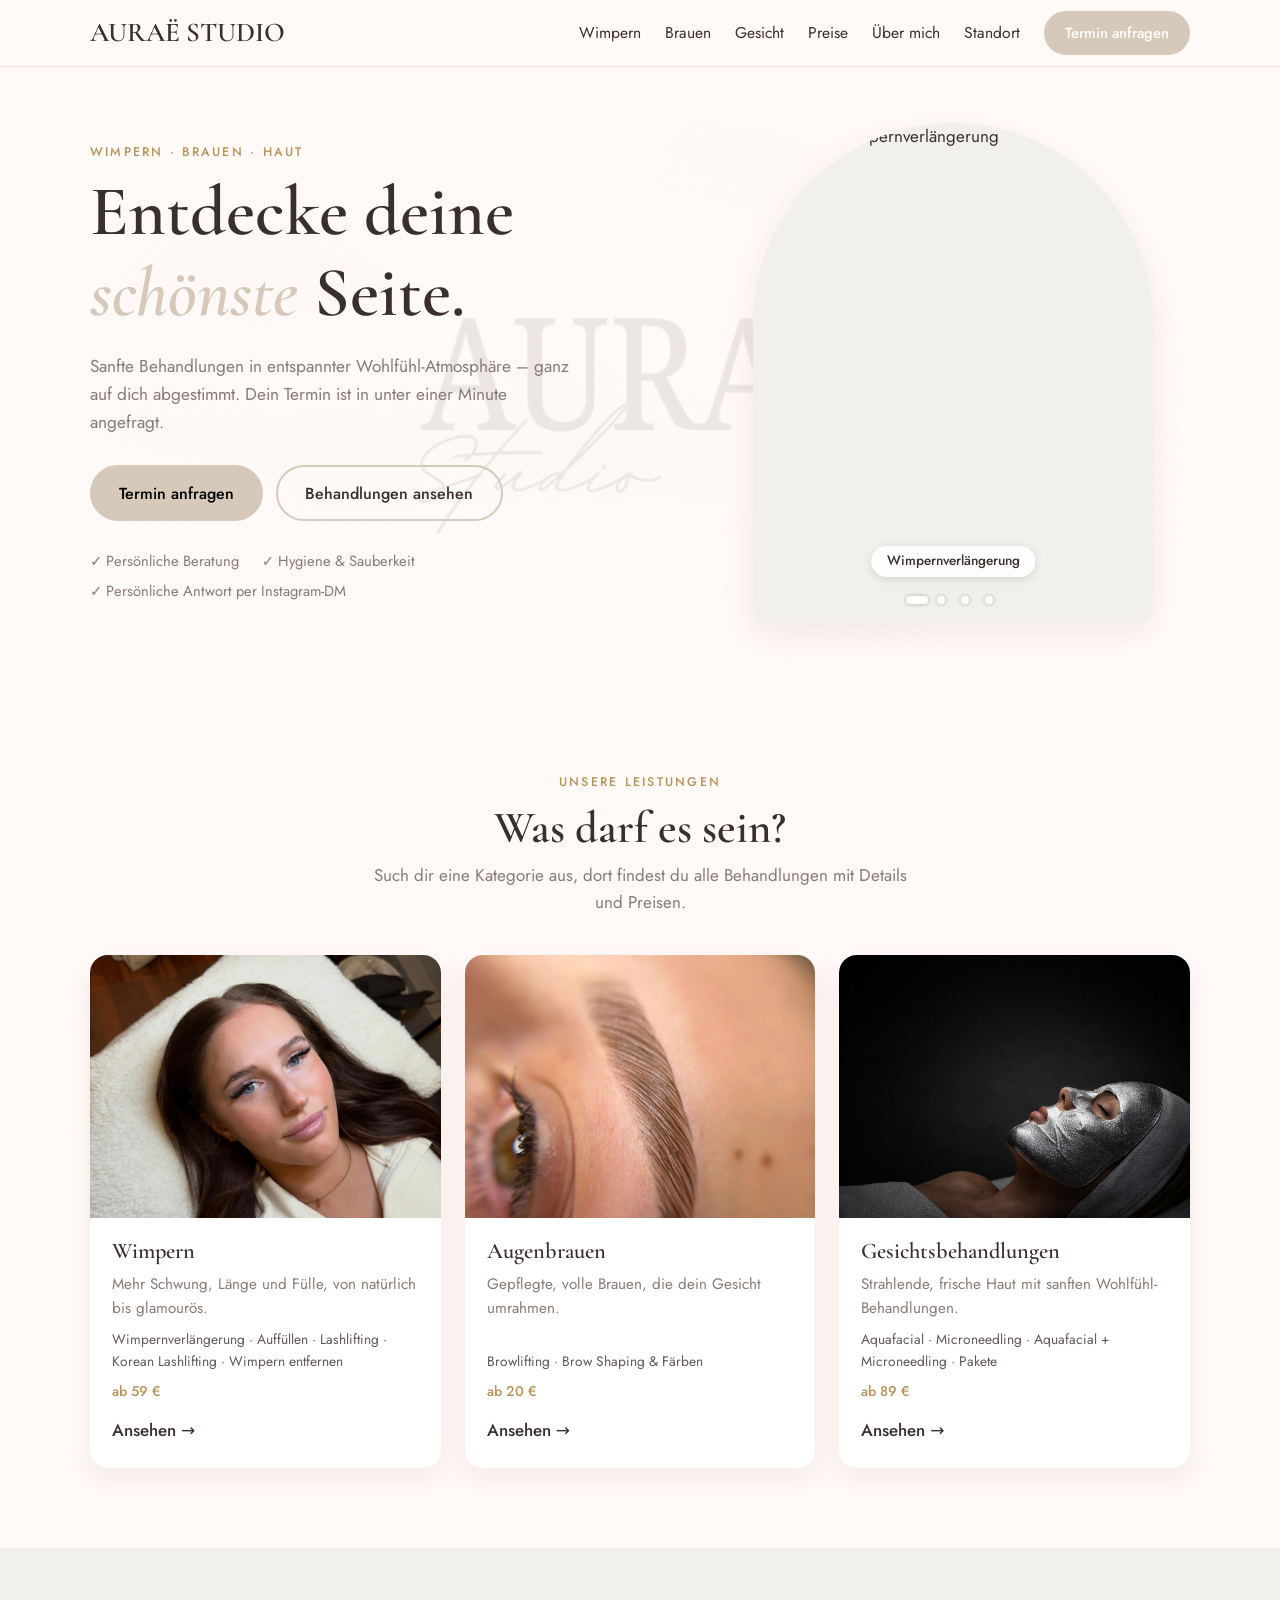
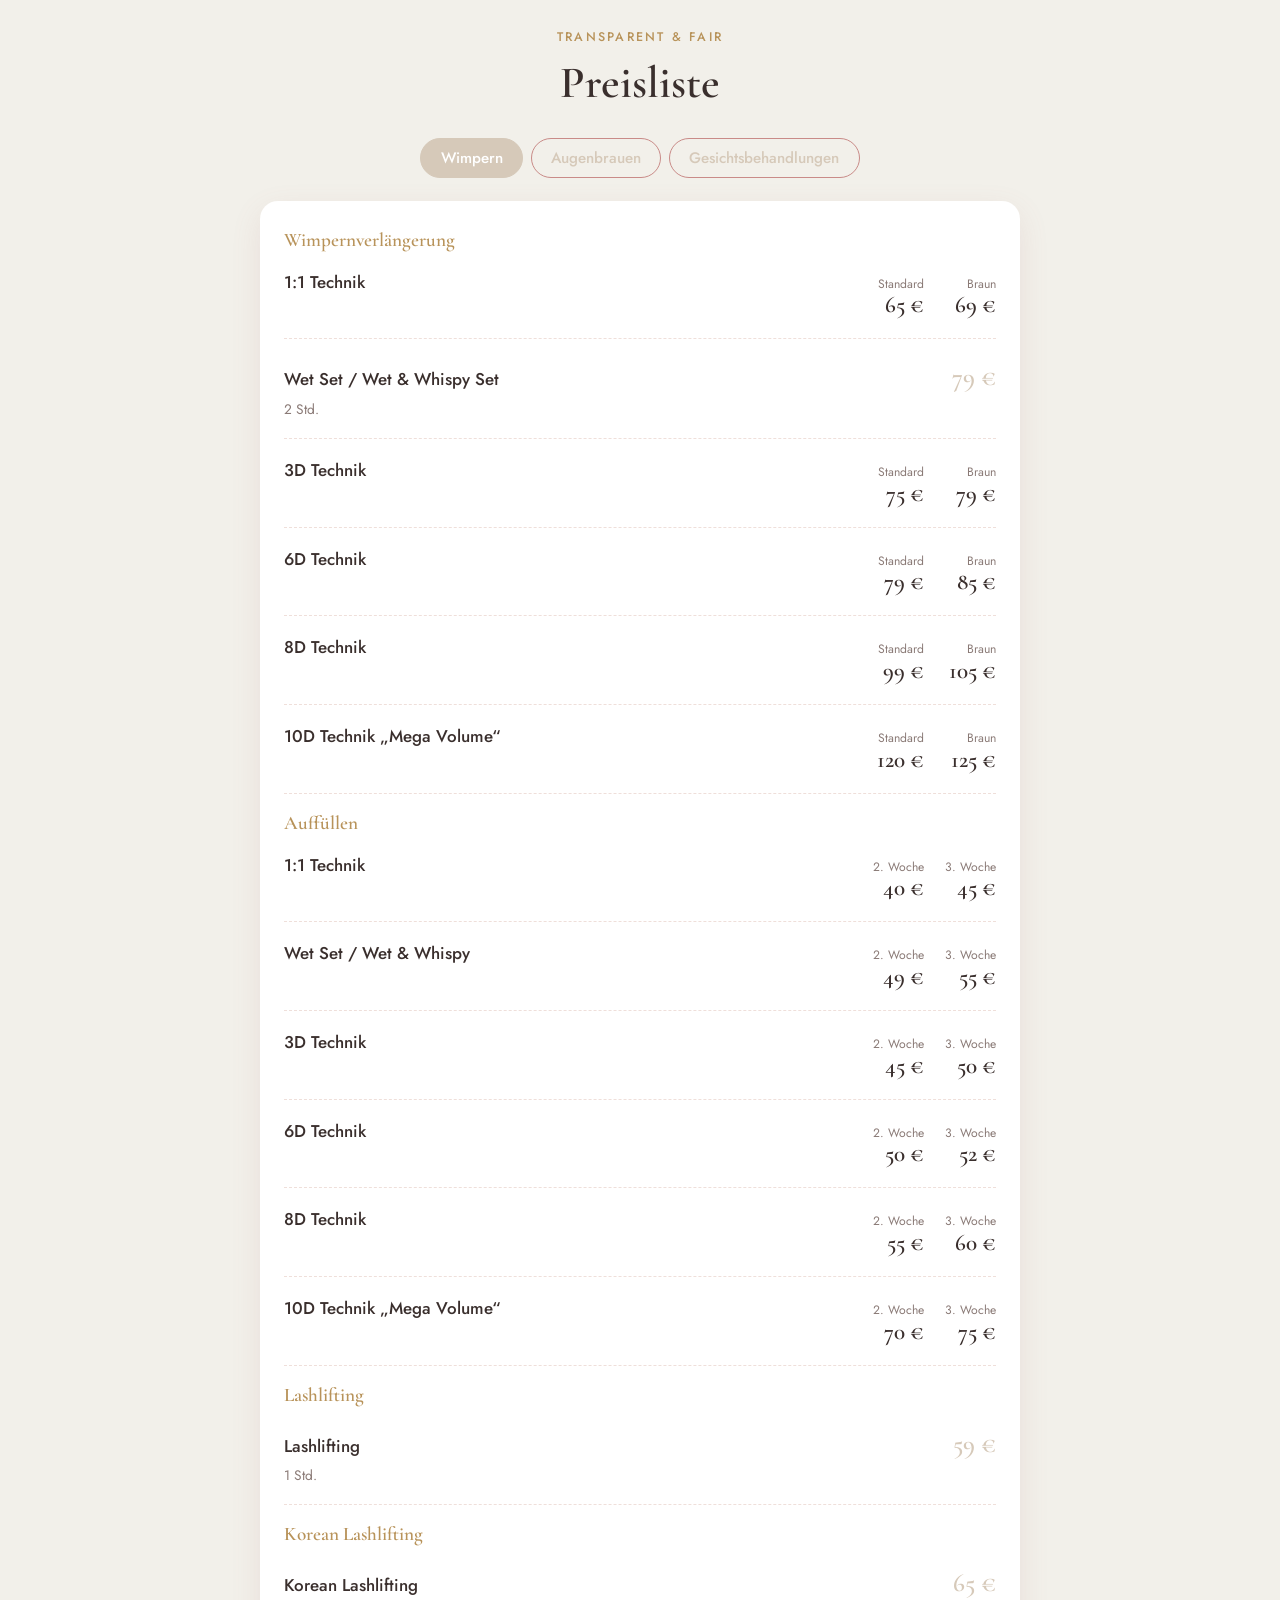
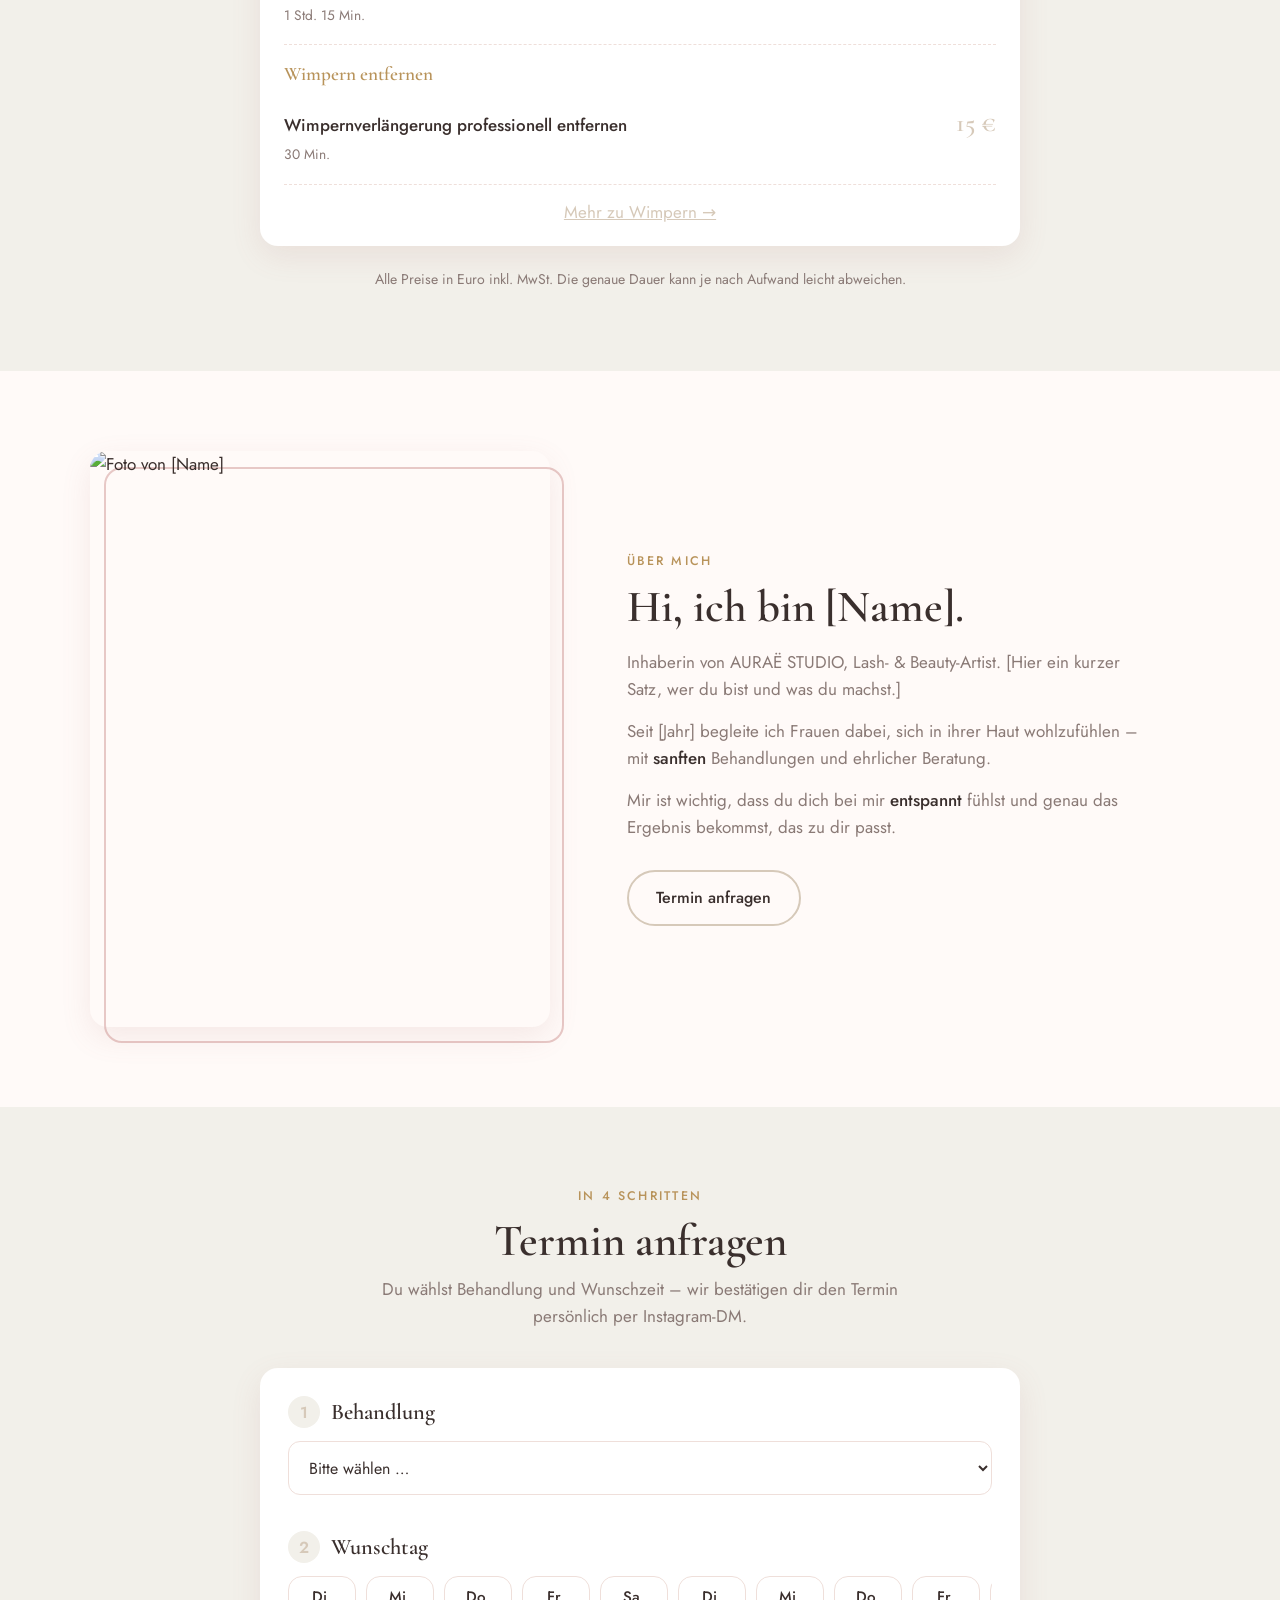
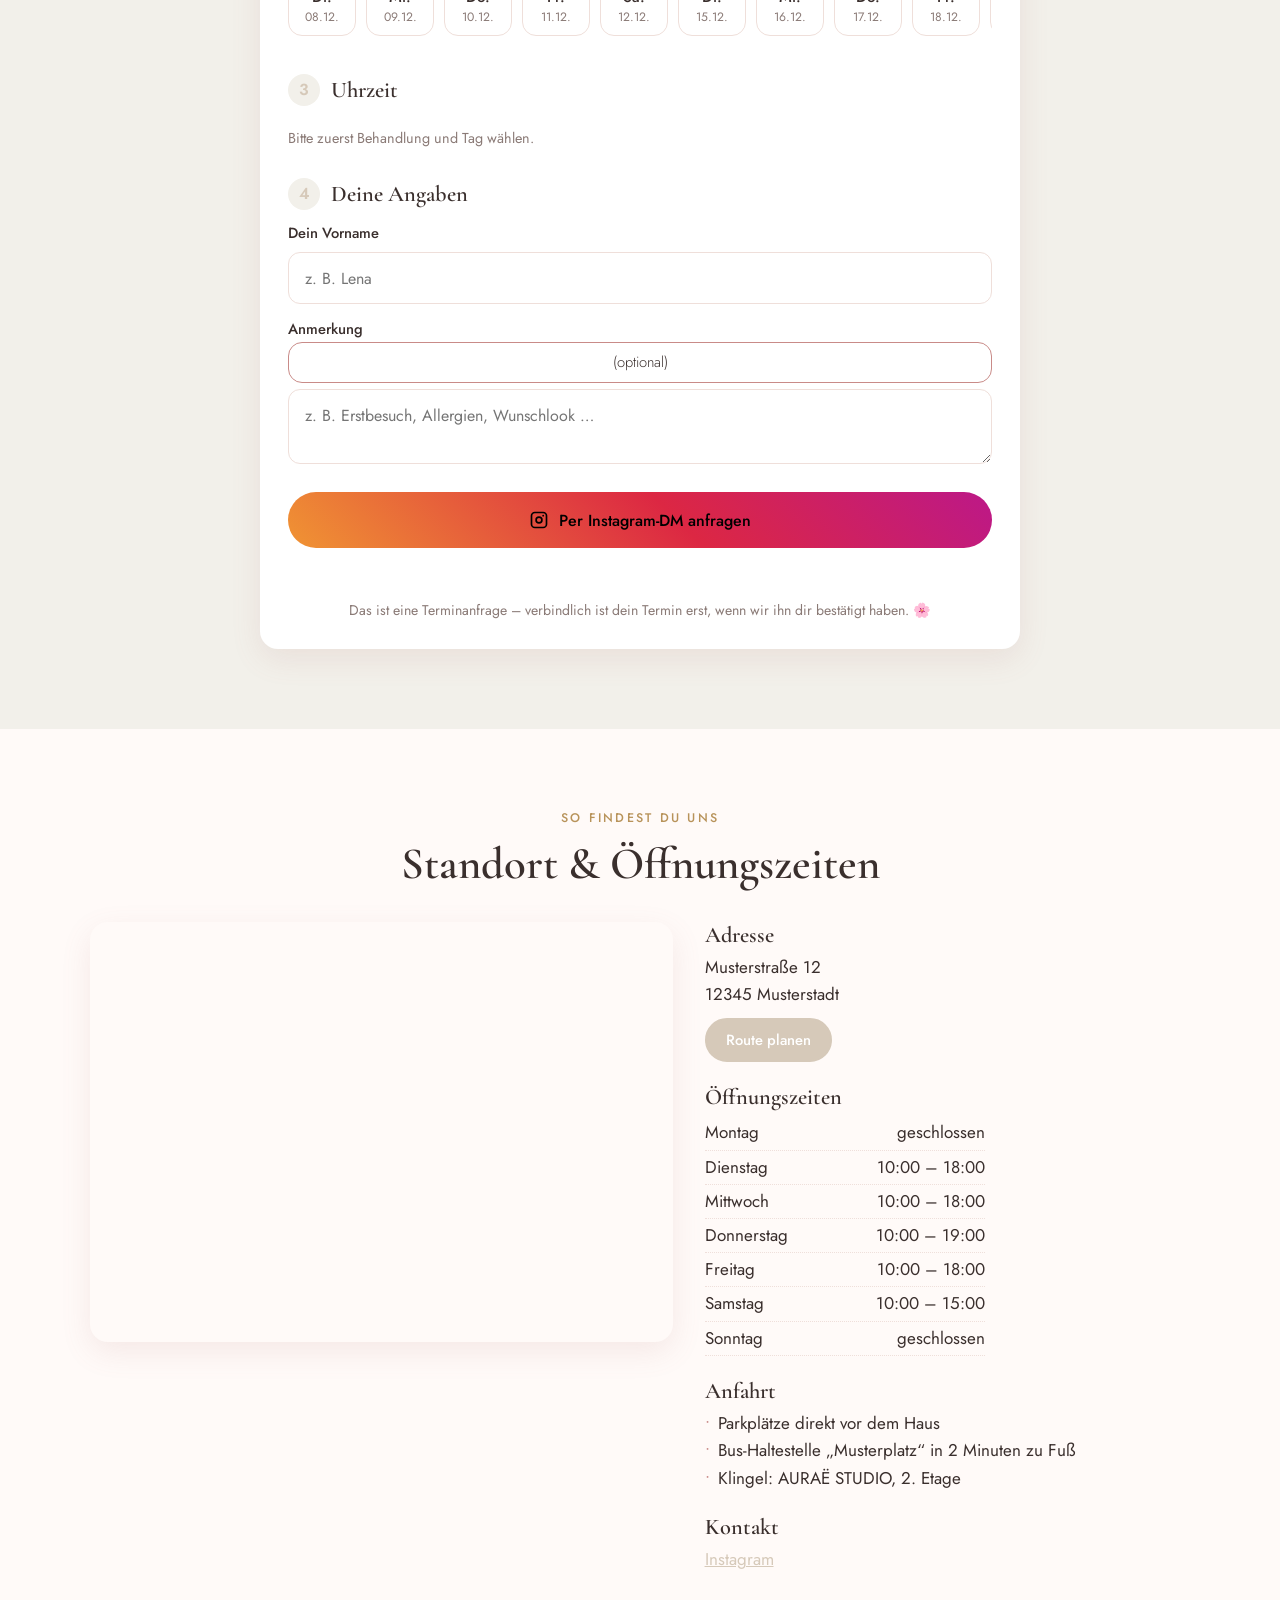
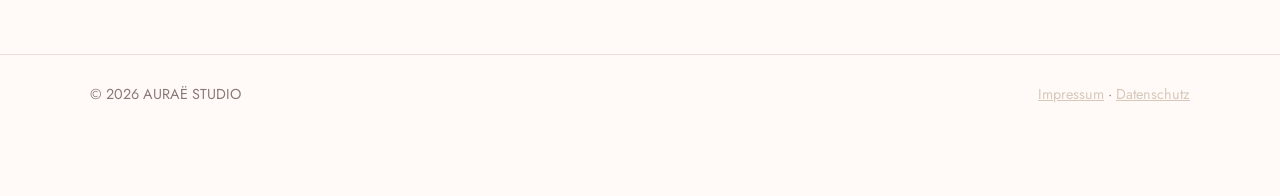
==== index.html @ 509b682e "first commit" ====
<!DOCTYPE html>
<html lang="de">
<head>
  <meta charset="UTF-8" />
  <meta name="viewport" content="width=device-width, initial-scale=1" />
  <title>AURAË STUDIO – Wimpern, Brauen & Gesichtsbehandlungen</title>
  <meta name="description" content="Wimpernverlängerung, Lashlifting, Korean Lashlifting, Browlifting, Microneedling und Aquafacial. Termin ganz einfach per Instagram-DM anfragen." />
  <link rel="preconnect" href="https://fonts.googleapis.com" />
  <link rel="preconnect" href="https://fonts.gstatic.com" crossorigin />
  <link href="https://fonts.googleapis.com/css2?family=Cormorant+Garamond:ital,wght@0,500;0,600;1,500&family=Jost:wght@300;400;500;600&display=swap" rel="stylesheet" />
  <link rel="stylesheet" href="style.css" />
  <link rel="stylesheet" href="pages.css" />
</head>
<body>

  <div id="site-header"></div>

  <main>

    <!-- ============ HERO ============ -->
    <section class="hero">
      <!-- Logo im Hintergrund (dekorativ) -->
      <div class="hero__bg" aria-hidden="true">
        <img src="bilder/9f36e7a3-2c84-438d-8a51-423032779e10.jpg" alt="" />
      </div>

      <div class="container hero__inner">
        <div class="hero__text">
          <p class="eyebrow">Wimpern · Brauen · Haut</p>
          <h1>Entdecke deine <em>schönste</em> Seite.</h1>
          <p class="hero__lead">Sanfte Behandlungen in entspannter Wohlfühl-Atmosphäre – ganz auf dich abgestimmt. Dein Termin ist in unter einer Minute angefragt.</p>
          <div class="hero__actions">
            <a href="#termin" class="btn">Termin anfragen</a>
            <a href="#behandlungen" class="btn btn--ghost">Behandlungen ansehen</a>
          </div>
          <ul class="hero__facts">
            <li>✓ Persönliche Beratung</li>
            <li>✓ Hygiene &amp; Sauberkeit</li>
            <li>✓ Persönliche Antwort per Instagram-DM</li>
          </ul>
        </div>
        <!-- Bilder-Slider vorne (Bilder stehen in data.js unter HERO_SLIDES) -->
        <div class="hero__img slider" id="heroSlider" role="region" aria-roledescription="Karussell" aria-label="Beispiele unserer Arbeit">
          <div class="slider__track" tabindex="0"></div>
          <button type="button" class="slider__btn slider__btn--prev" aria-label="Vorheriges Bild">‹</button>
          <button type="button" class="slider__btn slider__btn--next" aria-label="Nächstes Bild">›</button>
          <div class="slider__dots"></div>
        </div>
      </div>
    </section>

    <!-- ============ BEHANDLUNGEN (Oberkategorien) ============ -->
    <section class="section" id="behandlungen">
      <div class="container">
        <p class="eyebrow center">Unsere Leistungen</p>
        <h2 class="center">Was darf es sein?</h2>
        <p class="section__lead center">Such dir eine Kategorie aus, dort findest du alle Behandlungen mit Details und Preisen.</p>
        <div class="cards" id="categoryCards"></div>
      </div>
    </section>

    <!-- ============ PREISE ============ -->
    <section class="section section--tint" id="preise">
      <div class="container container--narrow">
        <p class="eyebrow center">Transparent &amp; fair</p>
        <h2 class="center">Preisliste</h2>
        <div class="tabs" id="priceTabs" role="tablist" aria-label="Preiskategorien"></div>
        <div class="price" id="priceList"></div>
        <p class="note center">Alle Preise in Euro inkl. MwSt. Die genaue Dauer kann je nach Aufwand leicht abweichen.</p>
      </div>
    </section>

    <!-- ============ ÜBER MICH ============
         Text und Foto einfach ersetzen. Foto: Datei in den Ordner "bilder" legen
         und bei src den Pfad ändern, z. B. src="bilder/ueber-mich.jpg" -->
    <section class="section" id="ueber-mich">
      <div class="container about">
        <div class="about__media">
          <img src="https://picsum.photos/seed/aurae-about/900/1125" alt="Foto von [Name]" loading="lazy" />
        </div>
        <div class="about__text">
          <p class="eyebrow">Über mich</p>
          <h2>Hi, ich bin [Name].</h2>
          <p>Inhaberin von AURAË STUDIO, Lash- &amp; Beauty-Artist. [Hier ein kurzer Satz, wer du bist und was du machst.]</p>
          <p>Seit [Jahr] begleite ich Frauen dabei, sich in ihrer Haut wohlzufühlen – mit <strong>sanften</strong> Behandlungen und ehrlicher Beratung.</p>
          <p>Mir ist wichtig, dass du dich bei mir <strong>entspannt</strong> fühlst und genau das Ergebnis bekommst, das zu dir passt.</p>
          <a href="#termin" class="btn btn--ghost">Termin anfragen</a>
        </div>
      </div>
    </section>

    <!-- ============ TERMIN ============ -->
    <section class="section section--tint" id="termin">
      <div class="container container--narrow">
        <p class="eyebrow center">In 4 Schritten</p>
        <h2 class="center">Termin anfragen</h2>
        <p class="section__lead center">Du wählst Behandlung und Wunschzeit – wir bestätigen dir den Termin persönlich per Instagram-DM.</p>

        <form class="booking" id="bookingForm" novalidate>

          <div class="step">
            <h3><span class="step__num">1</span> Behandlung</h3>
            <select id="serviceSelect" required aria-label="Behandlung wählen"></select>
            <p class="hint" id="serviceInfo"></p>
          </div>

          <div class="step">
            <h3><span class="step__num">2</span> Wunschtag</h3>
            <div class="days" id="dayChips" role="radiogroup" aria-label="Tag wählen"></div>
          </div>

          <div class="step">
            <h3><span class="step__num">3</span> Uhrzeit</h3>
            <div class="slots" id="slotChips" role="radiogroup" aria-label="Uhrzeit wählen">
              <p class="hint">Bitte zuerst Behandlung und Tag wählen.</p>
            </div>
          </div>

          <div class="step">
            <h3><span class="step__num">4</span> Deine Angaben</h3>
            <div class="fields">
              <label><span>Dein Vorname</span>
                <input type="text" id="name" placeholder="z. B. Lena" autocomplete="given-name" required />
              </label>
              <label><span>Anmerkung <span class="opt">(optional)</span></span>
                <textarea id="note" rows="2" placeholder="z. B. Erstbesuch, Allergien, Wunschlook …"></textarea>
              </label>
            </div>
          </div>

          <div class="summary" id="summary" hidden></div>

          <div class="send">
            <button type="button" class="btn btn--wa" id="sendWA">
              <svg viewBox="0 0 24 24" width="20" height="20" aria-hidden="true"><path fill="currentColor" d="M12 2a10 10 0 0 0-8.6 15.1L2 22l5-1.3A10 10 0 1 0 12 2Zm0 18.2a8.2 8.2 0 0 1-4.2-1.2l-.3-.2-3 .8.8-2.9-.2-.3A8.2 8.2 0 1 1 12 20.200Zm4.500-6.100c-.2-.1-1.500-.7-1.700-.8-.2-.1-.4-.1-.6.100l-.8 1c-.1.200-.3.200-.5.100a6.700 6.700 0 0 1-3.300-2.900c-.2-.4.200-.4.700-1.300.1-.2 0-.3 0-.5l-.8-1.800c-.2-.5-.4-.4-.6-.4h-.5a1 1 0 0 0-.7.300 3 3 0 0 0-.9 2.200 5.300 5.300 0 0 0 1.100 2.800 12 12 0 0 0 4.600 4c1.700.7 2.400.8 3.200.7.500-.1 1.500-.6 1.700-1.200.2-.6.200-1.100.2-1.200-.1-.1-.3-.2-.5-.3Z"/></svg>
              Per WhatsApp anfragen
            </button>
            <button type="button" class="btn btn--ig" id="sendIG">
              <svg viewBox="0 0 24 24" width="20" height="20" aria-hidden="true"><path fill="currentColor" d="M7 2h10a5 5 0 0 1 5 5v10a5 5 0 0 1-5 5H7a5 5 0 0 1-5-5V7a5 5 0 0 1 5-5Zm0 2a3 3 0 0 0-3 3v10a3 3 0 0 0 3 3h10a3 3 0 0 0 3-3V7a3 3 0 0 0-3-3H7Zm5 3.500A4.500 4.500 0 1 1 7.500 12 4.500 4.500 0 0 1 12 7.500Zm0 2A2.500 2.500 0 1 0 14.500 12 2.500 2.500 0 0 0 12 9.500Zm5-3.800a1.100 1.100 0 1 1-1.100 1.100A1.100 1.100 0 0 1 17 5.700Z"/></svg>
              Per Instagram-DM anfragen
            </button>
          </div>
          <p class="note center">Das ist eine Terminanfrage – verbindlich ist dein Termin erst, wenn wir ihn dir bestätigt haben. 🌸</p>
        </form>
      </div>
    </section>

    <!-- ============ STANDORT ============ -->
    <section class="section" id="standort">
      <div class="container">
        <p class="eyebrow center">So findest du uns</p>
        <h2 class="center">Standort &amp; Öffnungszeiten</h2>
        <div class="location">
          <div class="location__map">
            <iframe id="mapFrame" title="Karte zum Studio" loading="lazy" referrerpolicy="no-referrer-when-downgrade"></iframe>
          </div>
          <div class="location__info">
            <h3>Adresse</h3>
            <p id="addressText"></p>
            <a class="btn btn--small" id="routeBtn" target="_blank" rel="noopener">Route planen</a>

            <h3>Öffnungszeiten</h3>
            <ul class="hours" id="hoursList"></ul>

            <h3>Anfahrt</h3>
            <ul class="tips" id="tipsList"></ul>

            <h3>Kontakt</h3>
            <p>
              <a id="waLink" target="_blank" rel="noopener">WhatsApp</a><span id="contactSep"> · </span>
              <a id="igLink" target="_blank" rel="noopener">Instagram</a>
            </p>
          </div>
        </div>
      </div>
    </section>

  </main>

  <div id="site-footer"></div>
  <div class="toast" id="toast" role="status" aria-live="polite"></div>

  <script src="data.js"></script>
  <script src="common.js"></script>
  <script src="script.js"></script>
  <script src="slider.js"></script>
</body>
</html>
---- style.css ----
/* ============ Farben & Basis (hier kannst du das Design anpassen) ============ */
:root {
  --bg: #fffaf8;
  --tint: #F2F0EA;
  --card: #ffffff;
  --text: #3a2f2d;
  --muted: #8a7a76;
  --rose: #c98b88;
  --sand: #D6c9b9;
  --gold: #b8935a;
  --line: #efdfda;
  --wa: #25a05a;
  --radius: 18px;
  --shadow: 0 10px 30px rgba(169, 107, 105, .12);
  --serif: "Cormorant Garamond", Georgia, serif;
  --sans: "Jost", system-ui, sans-serif;
}

* { box-sizing: border-box; margin: 0; padding: 0; }
html { scroll-behavior: smooth; scroll-padding-top: 76px; -webkit-text-size-adjust: 100%; }
body { font-family: var(--sans); background: var(--bg); color: var(--text); line-height: 1.6; font-size: 17px; -webkit-font-smoothing: antialiased; }
img { max-width: 100%; display: block; }
a { color: var(--sand); }
.container { width: min(1100px, 100% - 40px); margin-inline: auto; }
.container--narrow { width: min(760px, 100% - 40px); margin-inline: auto; }
.center { text-align: center; }

h1, h2, h3 { font-family: var(--serif); font-weight: 600; line-height: 1.15; }
h1 { font-size: clamp(2.6rem, 7vw, 4.4rem); }
h1 em { color: var(--sand); font-style: italic; }
h2 { font-size: clamp(2rem, 5vw, 2.8rem); margin-bottom: .4rem; }
h3 { font-size: 1.4rem; }
.eyebrow { text-transform: uppercase; letter-spacing: .18em; font-size: .78rem; color: var(--gold); font-weight: 500; margin-bottom: .6rem; }
.section { padding: 80px 0; }
.section--tint { background: var(--tint); }
.section__lead { color: var(--muted); max-width: 560px; margin: .5rem auto 2.4rem; }
.note { color: var(--muted); font-size: .88rem; margin-top: 1.4rem; }
.hint { color: var(--muted); font-size: .9rem; margin-top: .5rem; }
.opt { color: var(--muted); font-weight: 300; }

/* ============ Buttons ============ */
.btn {
  display: inline-flex; align-items: center; justify-content: center; gap: .6rem;
  background: var(--sand); color: #000000; text-decoration: none; border: 2px solid var(--sand);
  padding: .9rem 1.7rem; border-radius: 999px; font: 500 1rem var(--sans); cursor: pointer;
  transition: transform .15s, background .2s, box-shadow .2s;
}
.btn:hover { transform: translateY(-2px); box-shadow: var(--shadow); }
.btn--small { padding: .55rem 1.2rem; font-size: .92rem; }
.btn--ghost { background: transparent; color: var(--text); }
.btn--wa { background: var(--wa); border-color: var(--wa); }
.btn--ig { background: linear-gradient(45deg, #f09433, #dc2743 55%, #bc1888) border-box; border-color: transparent; }
.btn:disabled { opacity: .5; cursor: not-allowed; transform: none; box-shadow: none; }

/* ============ Navigation ============ */
.nav { position: sticky; top: 0; z-index: 50; background: rgba(255, 250, 248, .92); backdrop-filter: blur(10px); border-bottom: 1px solid var(--line); }
.nav__inner { display: flex; align-items: center; justify-content: space-between; height: 66px; }
.nav__logo { font-family: var(--serif); font-size: 1.7rem; font-weight: 600; text-decoration: none; color: var(--text); }
.nav__links { display: flex; align-items: center; gap: 1.8rem; }
.nav__links a:not(.btn) { color: var(--text); text-decoration: none; font-size: .98rem; }
.nav__links a:not(.btn):hover { color: var(--sand); }
.nav__cta { color: #fff !important; }
.nav__burger { display: none; background: none; border: 0; width: 44px; height: 44px; cursor: pointer; flex-direction: column; justify-content: center; gap: 6px; align-items: center; }
.nav__burger span { width: 24px; height: 2px; background: var(--text); transition: .25s; }
.nav__burger[aria-expanded="true"] span:nth-child(1) { transform: translateY(8px) rotate(45deg); }
.nav__burger[aria-expanded="true"] span:nth-child(2) { opacity: 0; }
.nav__burger[aria-expanded="true"] span:nth-child(3) { transform: translateY(-8px) rotate(-45deg); }

/* ============ Hero ============ */
.hero { position: relative; overflow: hidden; isolation: isolate; padding: 56px 0 70px; background: var(--bg); }

/* 1. Logo als dezenter Hintergrund (liegt hinter allem, ist nicht klickbar) */
.hero__bg { position: absolute; inset: 0; z-index: -1; pointer-events: none; }
.hero__bg img {
  width: 100%; height: 100%;
  object-fit: contain;            /* Logo wird nie abgeschnitten oder aufgezogen */
  object-position: center;
  opacity: .08;                   /* Stärke des Logos: 0.05 (kaum sichtbar) bis 0.15 (deutlich) */
  mix-blend-mode: multiply;       /* weißer JPG-Hintergrund wird "durchsichtig" */
  -webkit-mask-image: radial-gradient(closest-side, #000 60%, transparent 100%);
          mask-image: radial-gradient(closest-side, #000 60%, transparent 100%); /* weicher Rand */
}

/* 2. Layout: Text links, Logo-Karte rechts */
.hero__inner { position: relative; display: grid; grid-template-columns: minmax(0, 1.1fr) minmax(0, .9fr); gap: 48px; align-items: center; }
.hero__lead { margin: 1.2rem 0 1.8rem; color: var(--muted); max-width: 480px; font-size: 1.08rem; }
.hero__actions { display: flex; gap: .8rem; flex-wrap: wrap; }
.hero__facts { list-style: none; display: flex; flex-wrap: wrap; gap: .4rem 1.4rem; margin-top: 1.8rem; font-size: .92rem; color: var(--muted); }

/* 3. Bilder-Slider vorne rechts (Bogenform) */
.hero__img {
  position: relative; isolation: isolate; overflow: hidden;
  justify-self: center; width: min(100%, 400px); aspect-ratio: 4 / 5;
  background: var(--tint); box-shadow: var(--shadow);
  border-radius: 200px 200px var(--radius) var(--radius);
}
.slider__track {
  display: flex; height: 100%; overflow-x: auto; overflow-y: hidden;
  scroll-snap-type: x mandatory; overscroll-behavior-x: contain;
  scrollbar-width: none; -webkit-overflow-scrolling: touch; cursor: grab;
}
.slider__track::-webkit-scrollbar { display: none; }
.slider__track.is-dragging { scroll-snap-type: none; cursor: grabbing; user-select: none; }
.slider__track:focus-visible { outline: 3px solid var(--rose); outline-offset: -3px; }
.slider__slide { position: relative; flex: 0 0 100%; height: 100%; margin: 0; scroll-snap-align: center; scroll-snap-stop: always; }
.slider__slide img { width: 100%; height: 100%; object-fit: cover; display: block; user-select: none; -webkit-user-drag: none; }
.slider__cap {
  position: absolute; left: 50%; bottom: 46px; transform: translateX(-50%);
  background: rgba(255, 255, 255, .9); color: var(--text); padding: .3rem .95rem; border-radius: 999px;
  font-size: .85rem; font-weight: 500; white-space: nowrap; box-shadow: 0 2px 10px rgba(0, 0, 0, .12);
}
.slider__btn {
  position: absolute; top: 50%; transform: translateY(-50%); z-index: 2;
  width: 40px; height: 40px; border: 0; border-radius: 50%; padding: 0 0 3px;
  background: rgba(255, 255, 255, .9); color: var(--sand); font-size: 1.7rem; line-height: 1; cursor: pointer;
  opacity: 0; transition: opacity .2s; box-shadow: 0 2px 10px rgba(0, 0, 0, .15);
}
.slider__btn--prev { left: 10px; }
.slider__btn--next { right: 10px; }
.hero__img:hover .slider__btn, .slider__btn:focus-visible { opacity: 1; }
.slider__dots { position: absolute; left: 0; right: 0; bottom: 12px; z-index: 2; display: flex; justify-content: center; gap: 2px; }
.slider__dot { width: 22px; height: 22px; border: 0; background: none; cursor: pointer; display: grid; place-items: center; padding: 0; }
.slider__dot::after { content: ""; width: 8px; height: 8px; border-radius: 99px; background: rgba(255, 255, 255, .7); box-shadow: 0 0 4px rgba(0, 0, 0, .3); transition: width .25s, background .25s; }
.slider__dot[aria-current="true"]::after { width: 22px; background: #fff; }
@media (hover: none) { .slider__btn { display: none; } }

/* ============ Behandlungs-Karten ============ */
.cards { display: grid; grid-template-columns: repeat(auto-fit, minmax(250px, 1fr)); gap: 24px; }
.card { background: var(--card); border-radius: var(--radius); overflow: hidden; box-shadow: var(--shadow); display: flex; flex-direction: column; transition: transform .2s; }
.card:hover { transform: translateY(-4px); }
.card img { aspect-ratio: 4/3; object-fit: cover; width: 100%; }
.card__body { padding: 20px 22px 24px; display: flex; flex-direction: column; gap: .5rem; flex: 1; }
.card__body p { color: var(--muted); font-size: .95rem; flex: 1; }
.card__meta { font-size: .88rem; color: var(--gold); font-weight: 500; }
.card .btn { margin-top: .6rem; align-self: flex-start; }

/* ============ Preisliste ============ */
.tabs { display: flex; gap: .5rem; flex-wrap: wrap; justify-content: center; margin: 1.8rem 0 1.4rem; }
.tab { background: transparent; border: 1.5px solid var(--rose); color: var(--sand); padding: .5rem 1.2rem; border-radius: 999px; font: 500 .95rem var(--sans); cursor: pointer; }
.tab[aria-selected="true"] { background: var(--sand); border-color: var(--sand); color: #fff; }
.price { background: var(--card); border-radius: var(--radius); padding: 10px 24px; box-shadow: var(--shadow); }
.price__row { display: grid; grid-template-columns: minmax(0, 1fr) auto; gap: 4px 16px; padding: 18px 0; border-bottom: 1px dashed var(--line); align-items: baseline; }
.price__row:last-child { border-bottom: 0; }
.price__name { font-weight: 500; }
.price__desc { grid-column: 1; color: var(--muted); font-size: .88rem; }
.price__dur { color: var(--muted); font-size: .86rem; }
.price__amount { font-family: var(--serif); font-size: 1.6rem; color: var(--sand); font-weight: 600; grid-row: 1 / span 2; grid-column: 2; text-align: right; }

/* ============ Buchung ============ */
.booking { background: var(--card); border-radius: var(--radius); box-shadow: var(--shadow); padding: 28px; display: grid; grid-template-columns: minmax(0, 1fr); gap: 28px; }
.booking > * { min-width: 0; }
.step h3 { display: flex; align-items: center; gap: .7rem; margin-bottom: .8rem; }
.step__num { width: 32px; height: 32px; border-radius: 50%; background: var(--tint); color: var(--sand); display: grid; place-items: center; font: 600 1rem var(--sans); }
select, input[type="text"], textarea {
  width: 100%; padding: .85rem 1rem; border: 1.5px solid var(--line); border-radius: 12px;
  font: 400 1rem var(--sans); color: var(--text); background: #fff;
}
select:focus, input:focus, textarea:focus { outline: 2px solid var(--rose); border-color: var(--rose); }
.fields { display: grid; gap: 14px; }
.fields label { display: grid; gap: 6px; font-weight: 500; font-size: .92rem; min-width: 0; }
textarea { resize: vertical; }
.days { display: flex; gap: 10px; overflow-x: auto; padding-bottom: 10px; scroll-snap-type: x proximity; min-width: 0; max-width: 100%; -webkit-overflow-scrolling: touch; }
.chip {
  flex: 0 0 auto; border: 1.5px solid var(--line); background: #fff; border-radius: 14px; padding: .55rem .9rem; cursor: pointer;
  font: 500 .95rem var(--sans); color: var(--text); text-align: center; min-width: 68px; scroll-snap-align: start;
}
.chip small { display: block; font-weight: 400; color: var(--muted); font-size: .76rem; }
.chip:hover { border-color: var(--rose); }
.chip[aria-checked="true"] { background: var(--sand); border-color: var(--sand); color: #fff; }
.chip[aria-checked="true"] small { color: #f6e3e1; }
.slots { display: flex; flex-wrap: wrap; gap: 10px; }
.summary { background: var(--tint); border-radius: 14px; padding: 16px 18px; font-size: .95rem; }
.summary strong { color: var(--sand); }
.send { display: grid; gap: 12px; grid-template-columns: repeat(2, minmax(0, 1fr)); }
.send .btn { width: 100%; min-height: 54px; }
.send--single { grid-template-columns: minmax(0, 1fr); }

/* ============ Standort ============ */
.location { display: grid; grid-template-columns: minmax(0, 1.2fr) minmax(0, 1fr); gap: 32px; margin-top: 2rem; align-items: start; }
.location__map iframe { width: 100%; height: 420px; border: 0; border-radius: var(--radius); box-shadow: var(--shadow); }
.location__info h3 { margin: 1.4rem 0 .4rem; }
.location__info h3:first-child { margin-top: 0; }
.location__info .btn { margin-top: .6rem; color: #fff; }
.hours, .tips { list-style: none; }
.hours li { display: flex; justify-content: space-between; max-width: 280px; padding: 3px 0; border-bottom: 1px dotted var(--line); }
.tips li::before { content: "•"; color: var(--rose); margin-right: .5rem; }

/* ============ Footer, FAB, Toast ============ */
.footer { padding: 28px 0 90px; font-size: .9rem; color: var(--muted); border-top: 1px solid var(--line); }
.footer__inner { display: flex; justify-content: space-between; flex-wrap: wrap; gap: 8px; }
.fab { display: none; position: fixed; bottom: 16px; left: 50%; transform: translateX(-50%); z-index: 40; background: var(--sand); color: #fff; padding: .85rem 1.8rem; border-radius: 999px; text-decoration: none; font-weight: 500; box-shadow: 0 8px 24px rgba(169,107,105,.4); }
.toast { position: fixed; bottom: 80px; left: 50%; transform: translate(-50%, 20px); background: var(--text); color: #fff; padding: .8rem 1.3rem; border-radius: 12px; opacity: 0; pointer-events: none; transition: .3s; z-index: 60; max-width: 90%; text-align: center; font-size: .92rem; }
.toast.show { opacity: 1; transform: translate(-50%, 0); }

/* ============ Mobil ============ */
@media (max-width: 820px) {
  body { font-size: 16px; }
  .section { padding: 56px 0; }
  .nav__burger { display: flex; }
  .nav__links {
    position: absolute; top: 66px; left: 0; right: 0; background: var(--bg); flex-direction: column; align-items: stretch;
    padding: 12px 20px 20px; gap: 0; border-bottom: 1px solid var(--line); display: none;
  }
  .nav__links.open { display: flex; }
  .nav__links a:not(.btn) { padding: 14px 4px; border-bottom: 1px solid var(--line); font-size: 1.05rem; }
  .nav__cta { margin-top: 14px; padding: .9rem 1.2rem; }
  .hero { padding: 32px 0 48px; }
  .hero__bg img { opacity: .08; object-position: center 30%; }
  .hero__inner { grid-template-columns: minmax(0, 1fr); gap: 28px; }
  .hero__img { order: -1; width: min(100%, 300px); }
  .booking { padding: 20px 16px; }
  .send { grid-template-columns: minmax(0, 1fr); }
  .location { grid-template-columns: minmax(0, 1fr); }
  .price { padding: 6px 16px; }
  .price__amount { font-size: 1.4rem; }
  .chip { min-height: 44px; }
  .location__map iframe { height: 300px; }
  .fab { display: block; }
}
@media (prefers-reduced-motion: reduce) { * { transition: none !important; scroll-behavior: auto !important; } }
---- pages.css ----
/* Zusätzliche Styles für Kategorie-Seiten und Kategorie-Karten.
   Wird nach style.css geladen. */

/* ============ Navigation: aktive Seite ============ */
.nav__links a[aria-current="page"] { color: var(--rose-dark); font-weight: 500; }
.nav__links a { white-space: nowrap; }
@media (min-width: 821px) {
  .nav__links { gap: 1.5rem; }
  .nav__links a[aria-current="page"]:not(.btn) { border-bottom: 2px solid var(--rose); padding-bottom: 2px; }
}
/* Schmale Desktop-/Tablet-Breiten: etwas enger, damit alles in einer Zeile bleibt */
@media (min-width: 821px) and (max-width: 1020px) {
  .nav__links { gap: 1rem; }
  .nav__links a:not(.btn) { font-size: .92rem; }
  .nav__logo { font-size: 1.45rem; }
}

/* ============ Kategorie-Karten (Startseite + Seitenende) ============ */
.card--link { text-decoration: none; color: inherit; cursor: pointer; }
.card--link:hover h3 { color: var(--rose-dark); }
.card__list { font-size: .86rem; color: var(--text); opacity: .8; }
.card__more { margin-top: .4rem; color: var(--rose-dark); font-weight: 500; }
.card--link:hover .card__more { text-decoration: underline; }

/* Preisliste auf der Startseite */
.price__group { margin: 18px 0 0; font-size: 1.2rem; color: var(--gold); }
/* Zeile mit mehreren Varianten (z. B. Standard / Braun, 2. Woche / 3. Woche) */
.price__row--multi .price__opts { grid-row: 1 / span 2; grid-column: 2; display: flex; gap: 20px; justify-content: flex-end; text-align: right; }
.price__opt { display: grid; gap: 0; min-width: 52px; }
.price__opt small { color: var(--muted); font-size: .76rem; line-height: 1.3; }
.price__opt b { font-family: var(--serif); font-size: 1.45rem; color: var(--rose-dark); font-weight: 600; line-height: 1.2; }
.price__more { padding: 14px 0 10px; text-align: center; }

/* ============ Seitenkopf der Kategorieseiten ============ */
.page-hero { position: relative; overflow: hidden; isolation: isolate; padding: 36px 0 28px; background: radial-gradient(circle at 90% 0%, var(--tint), transparent 60%), var(--bg); }
/* Hintergrund-Logo im Seitenkopf: rechts, damit der Text links gut lesbar bleibt (Basis-Stil: .hero__bg in style.css) */
.page-hero .hero__bg img { object-position: 88% center; opacity: .09; }
.crumbs { font-size: .88rem; color: var(--muted); margin-bottom: 1rem; }
.crumbs a { color: var(--muted); text-decoration: none; }
.crumbs a:hover { color: var(--rose-dark); text-decoration: underline; }
.page-hero h1 { font-size: clamp(1.9rem, 8vw, 3.6rem); overflow-wrap: anywhere; }
.page-hero p { color: var(--muted); max-width: 620px; margin-top: .8rem; font-size: 1.08rem; }
.jump { display: flex; flex-wrap: wrap; gap: .6rem; margin-top: 1.4rem; }
.jump__chip { border: 1.5px solid var(--rose); color: var(--rose-dark); text-decoration: none; padding: .45rem 1.1rem; border-radius: 999px; font-size: .95rem; font-weight: 500; background: #fff; }
.jump__chip:hover { background: var(--rose-dark); color: #fff; border-color: var(--rose-dark); }

/* ============ Behandlung (Bild + Details) ============ */
.treatments { display: grid; gap: 28px; }
.treat { display: grid; grid-template-columns: minmax(0, .85fr) minmax(0, 1.15fr); background: var(--card); border-radius: var(--radius); overflow: hidden; box-shadow: var(--shadow); scroll-margin-top: 90px; }
.treat__img { width: 100%; height: 100%; min-height: 280px; object-fit: cover; }
.treat__body { padding: 28px 30px 30px; }
.treat__body h2 { font-size: clamp(1.8rem, 4vw, 2.3rem); }
.treat__text { color: var(--muted); margin: .6rem 0 1rem; }
.facts { list-style: none; display: grid; gap: .35rem; font-size: .95rem; margin-bottom: 1.4rem; }
.facts li::before { content: "✓"; color: var(--rose-dark); font-weight: 600; margin-right: .6rem; }
.treat__sub { font-family: var(--sans); font-size: .78rem; text-transform: uppercase; letter-spacing: .16em; color: var(--gold); font-weight: 500; margin-bottom: .4rem; }

.variants { border-top: 1px solid var(--line); }
.variant { display: grid; grid-template-columns: minmax(0, 1fr) auto auto; gap: 6px 16px; align-items: center; padding: 14px 0; border-bottom: 1px dashed var(--line); }
.variant:last-child { border-bottom: 0; }
.variant__info strong { display: block; font-weight: 500; }
.variant__info small { color: var(--muted); font-size: .86rem; }
.variant__price { font-family: var(--serif); font-size: 1.5rem; font-weight: 600; color: var(--rose-dark); }
.variant .btn { color: #fff; }
.treat--plain { grid-template-columns: minmax(0, 1fr); }
.treat__tip { margin: -.2rem 0 .6rem; }

/* Gruppe mit antippbaren Varianten */
.variant--group { grid-template-columns: minmax(0, 1fr) auto; }
.opts { display: flex; gap: 10px; flex-wrap: wrap; justify-content: flex-end; }
.opt { display: grid; gap: 1px; justify-items: center; min-width: 92px; padding: .5rem .9rem; border: 1.5px solid var(--rose); border-radius: 14px; background: #fff; color: var(--text); text-decoration: none; transition: background .2s, color .2s, transform .15s; }
.opt__lbl { font-size: .78rem; color: var(--muted); }
.opt__price { font-family: var(--serif); font-size: 1.5rem; font-weight: 600; color: var(--rose-dark); line-height: 1.15; }
.opt__dur { font-size: .74rem; color: var(--muted); }
.opt:hover, .opt:focus-visible { background: var(--rose-dark); border-color: var(--rose-dark); transform: translateY(-2px); }
.opt:hover span, .opt:focus-visible span { color: #fff; }

/* ============ Vor / Zurück ============ */
h2.center + .cards { margin-top: 1.6rem; }

/* ============ Über mich ============ */
.about { display: grid; grid-template-columns: minmax(0, .9fr) minmax(0, 1.1fr); gap: clamp(32px, 6vw, 80px); align-items: center; }
.about__media { position: relative; }
.about__media::before { content: ""; position: absolute; inset: 16px -14px -16px 14px; border: 2px solid var(--rose); border-radius: var(--radius); opacity: .45; }
.about__media img { position: relative; display: block; width: 100%; aspect-ratio: 4 / 5; object-fit: cover; border-radius: var(--radius); box-shadow: var(--shadow); }
.about__text h2 { margin-bottom: 1rem; }
.about__text p:not(.eyebrow) { color: var(--muted); margin-top: .9rem; max-width: 520px; }
.about__text strong { color: var(--text); font-weight: 500; }
.about__text .btn { margin-top: 1.8rem; }
@media (max-width: 820px) {
  .about { grid-template-columns: minmax(0, 1fr); gap: 36px; }
  .about__media { width: min(100%, 340px); margin: 0 auto; }
}
.pager { display: flex; justify-content: space-between; align-items: center; gap: 12px; margin-top: 2.4rem; flex-wrap: wrap; }
.pager__link { color: var(--rose-dark); text-decoration: none; font-weight: 500; padding: .7rem 1.2rem; border: 1.5px solid var(--rose); border-radius: 999px; background: #fff; }
.pager__link:hover { background: var(--rose-dark); color: #fff; border-color: var(--rose-dark); }
.pager__link--center { border-color: transparent; background: transparent; text-decoration: underline; }
.pager__link--center:hover { background: transparent; color: var(--rose-dark); border-color: transparent; }

@media (max-width: 820px) {
  .page-hero { padding: 24px 0 20px; }
  .treat { grid-template-columns: minmax(0, 1fr); }
  .treat__img { height: 220px; min-height: 0; }
  .treat__body { padding: 22px 18px 24px; }
  .variant { grid-template-columns: minmax(0, 1fr) auto; }
  .variant .btn { grid-column: 1 / -1; width: 100%; }
  .variant--group { grid-template-columns: minmax(0, 1fr); }
  .opts { justify-content: stretch; }
  .opt { flex: 1 1 0; min-width: 0; padding: .6rem .5rem; }
  .pager { justify-content: center; }
}
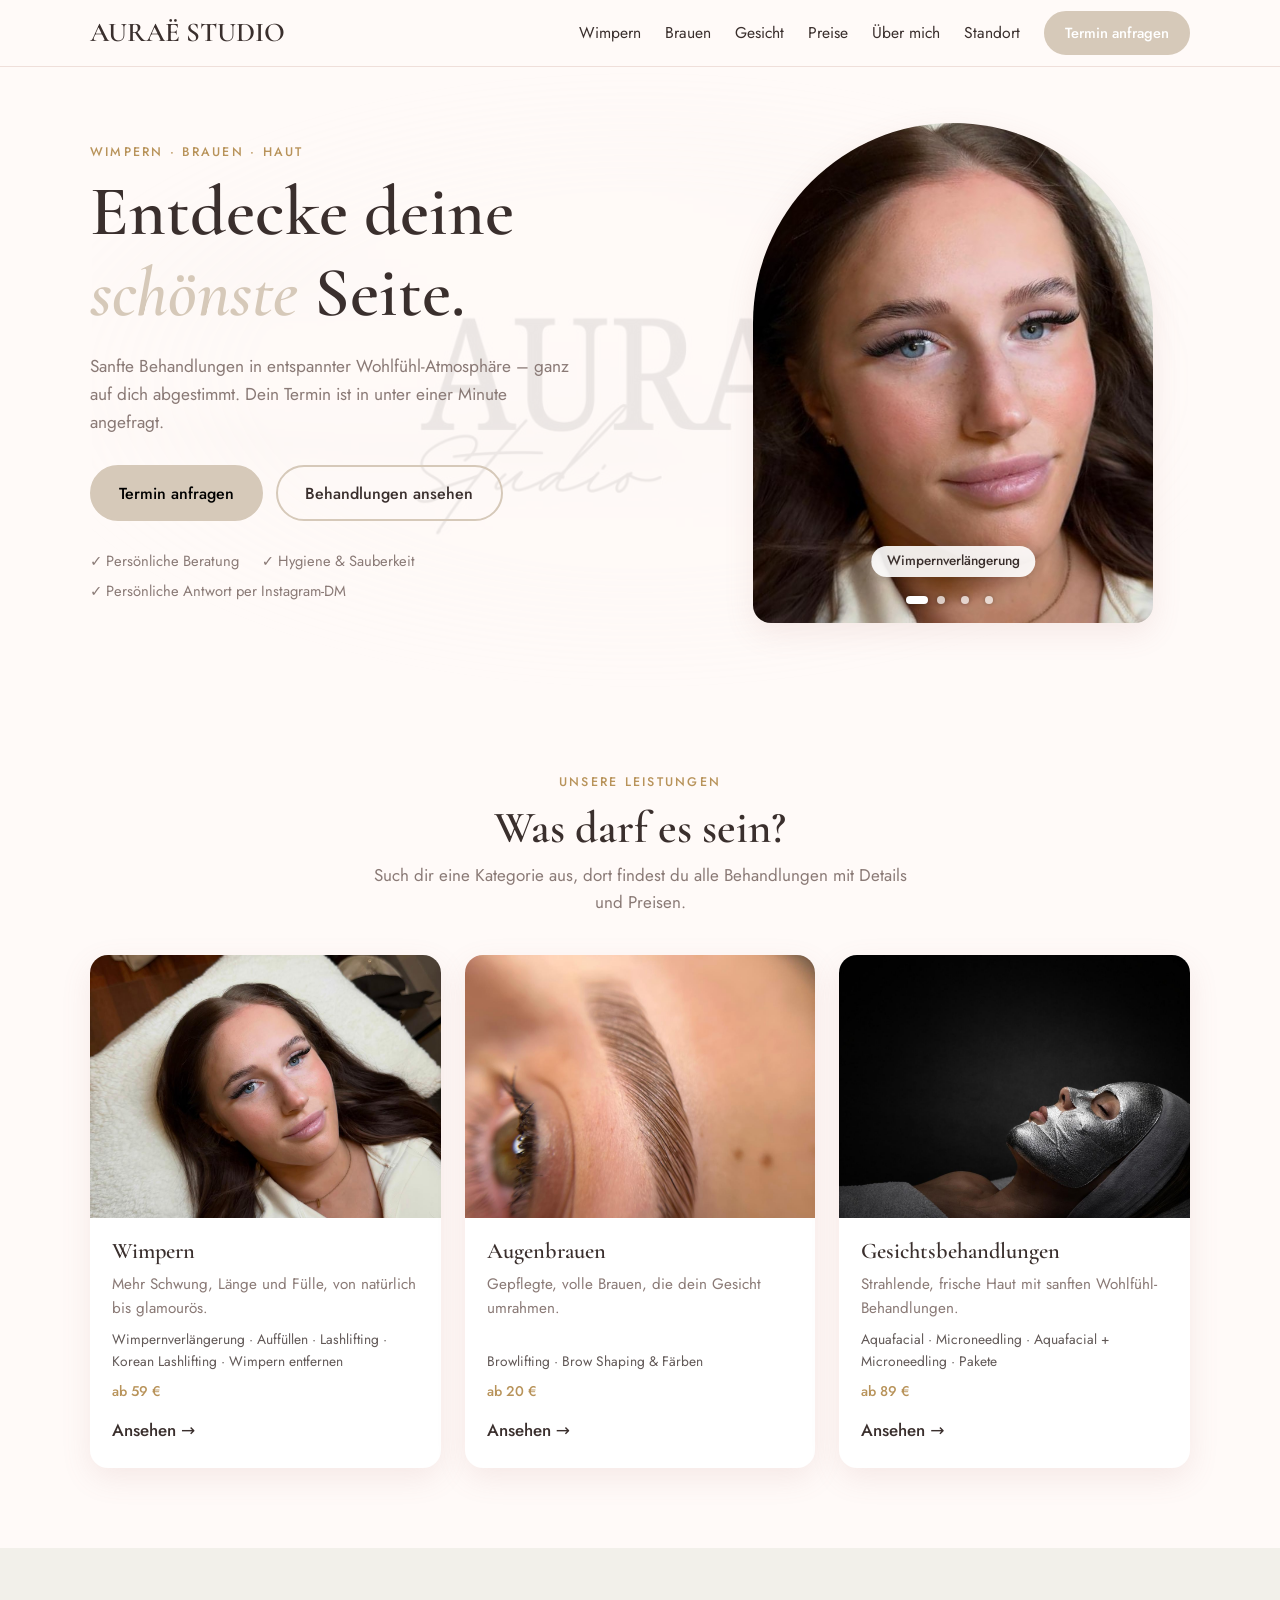
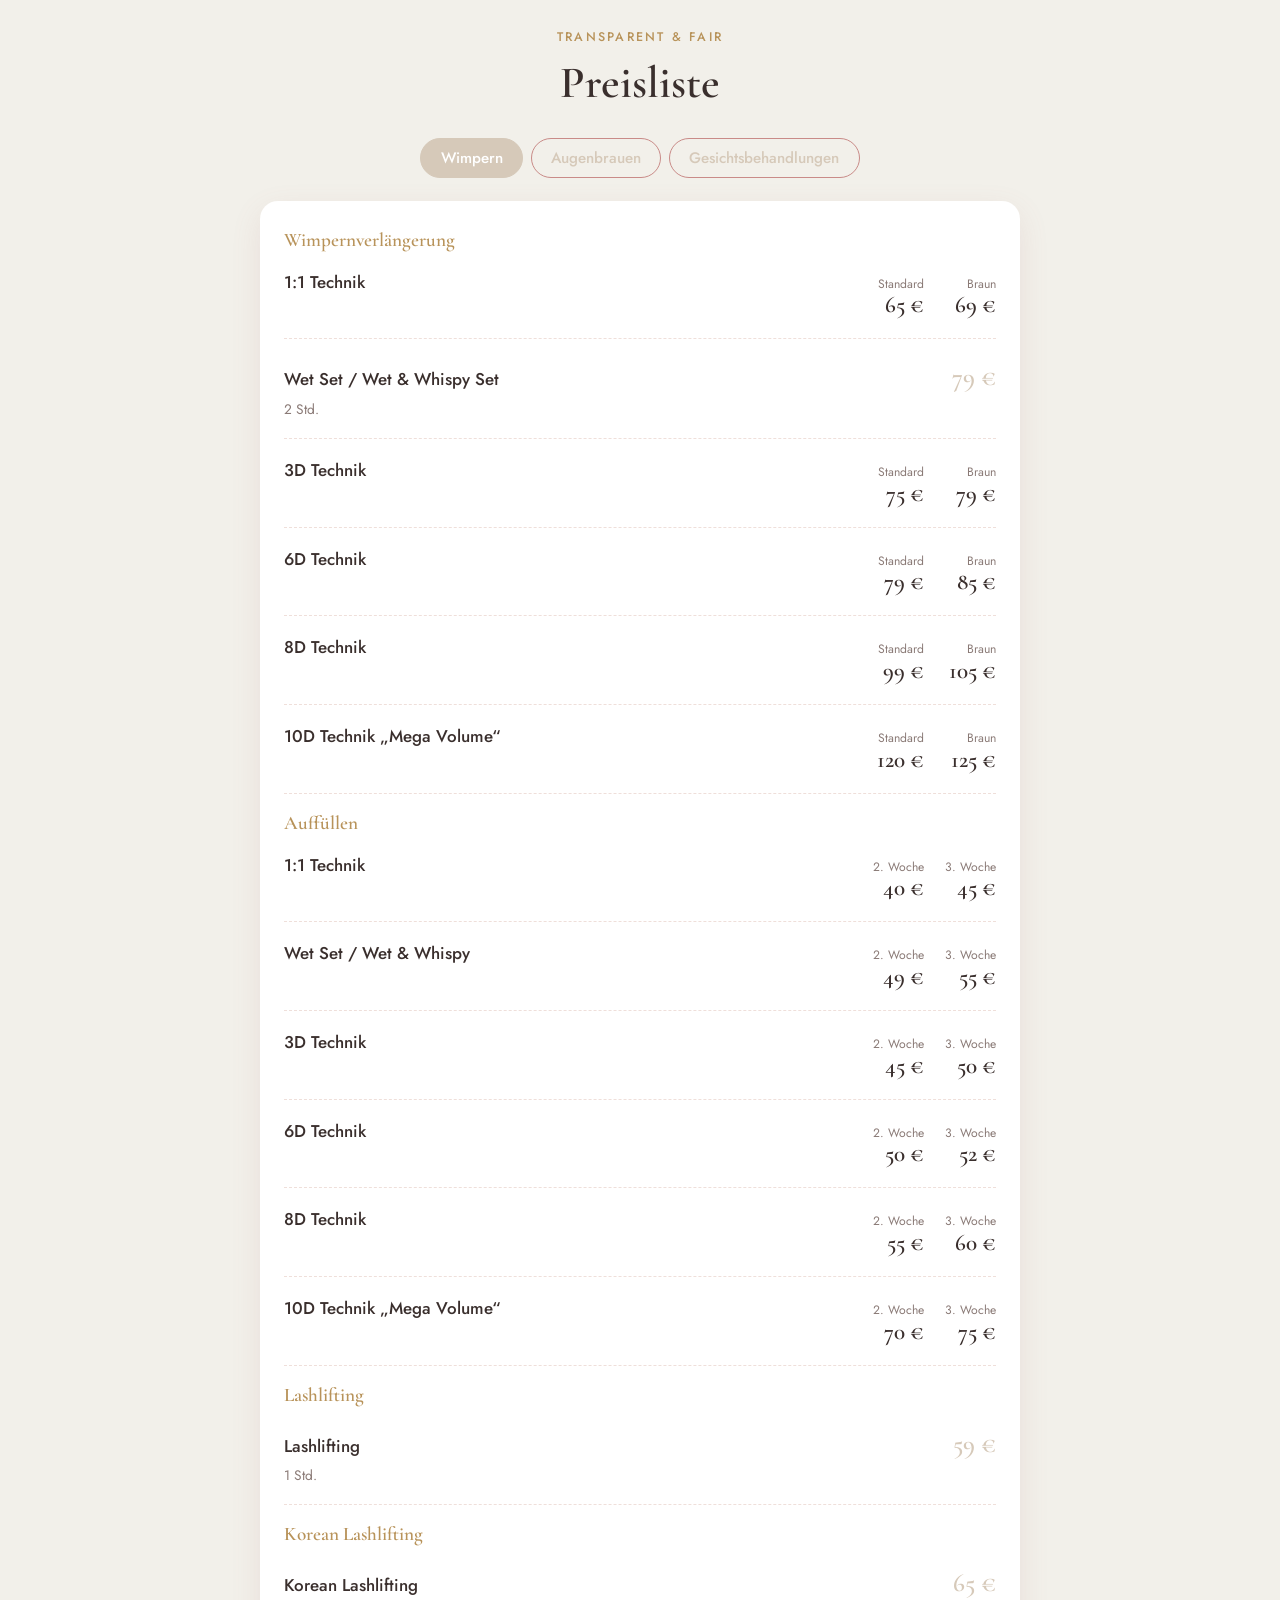
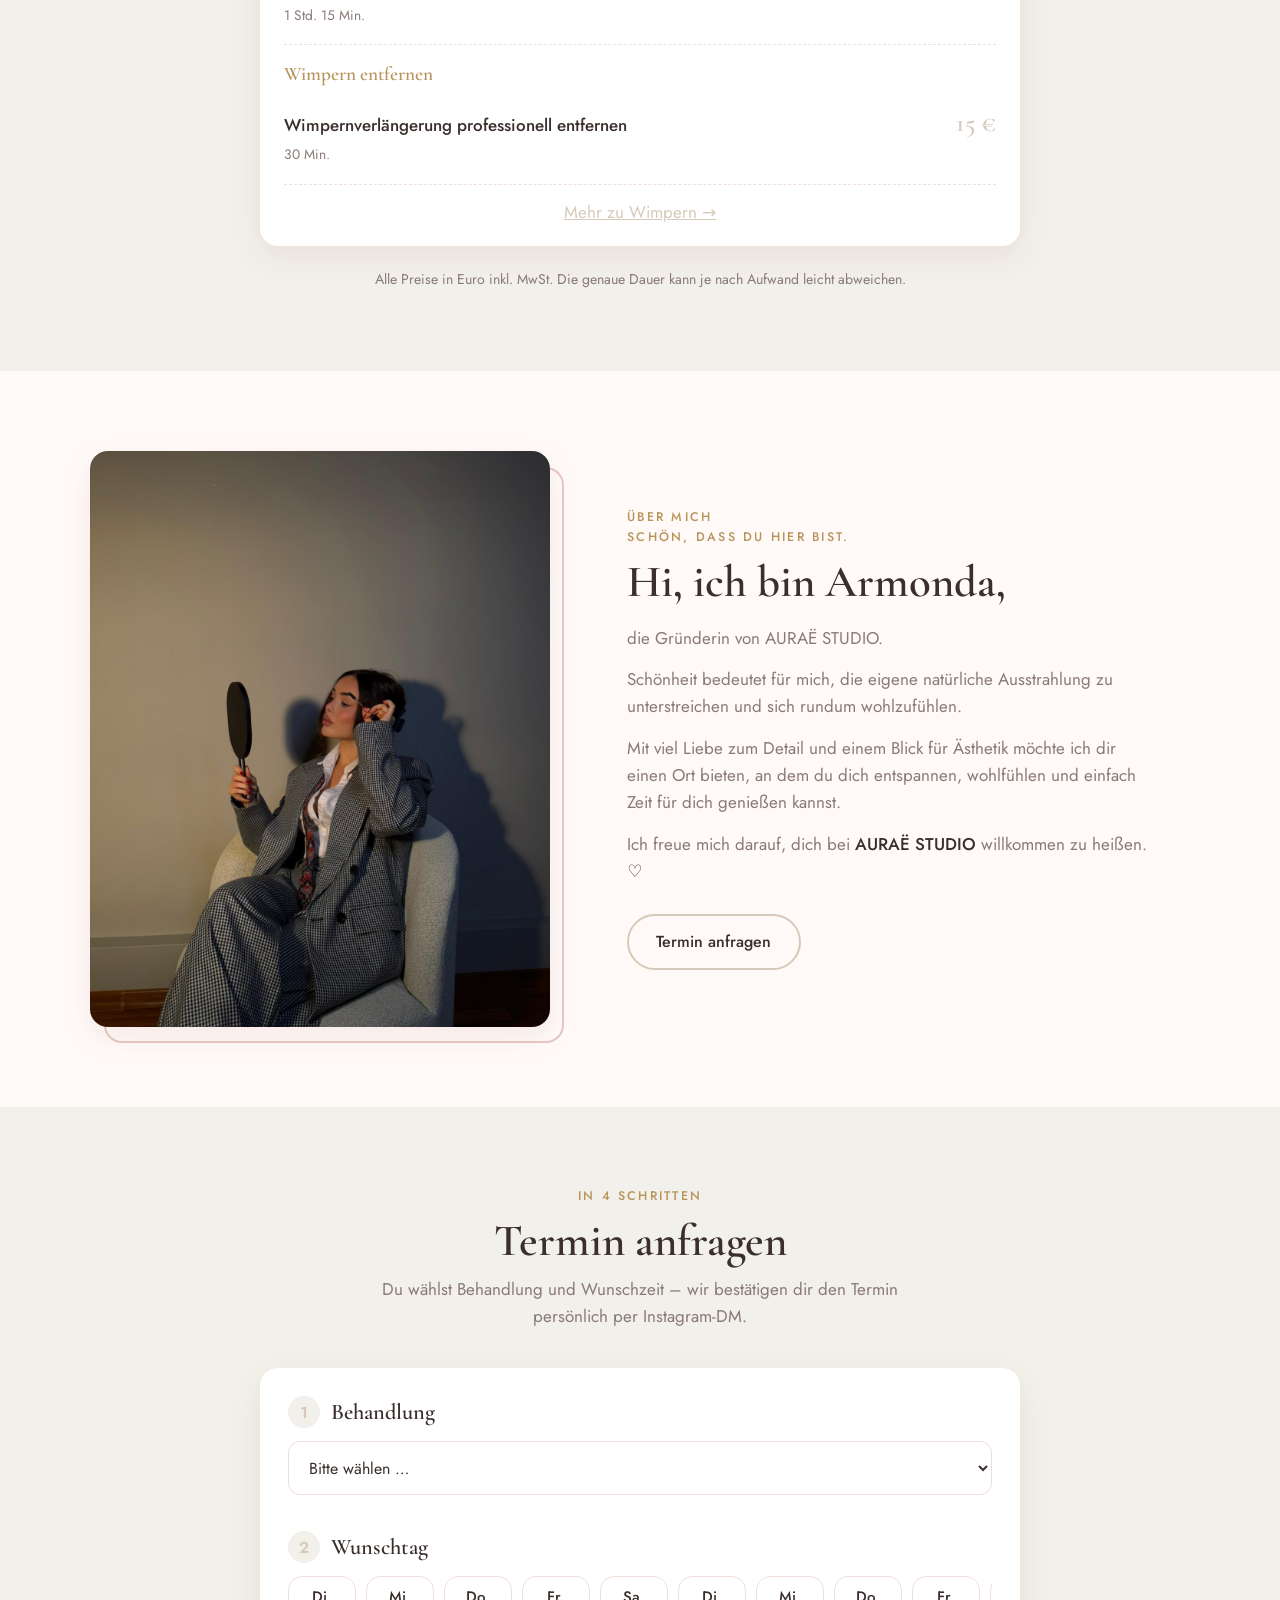
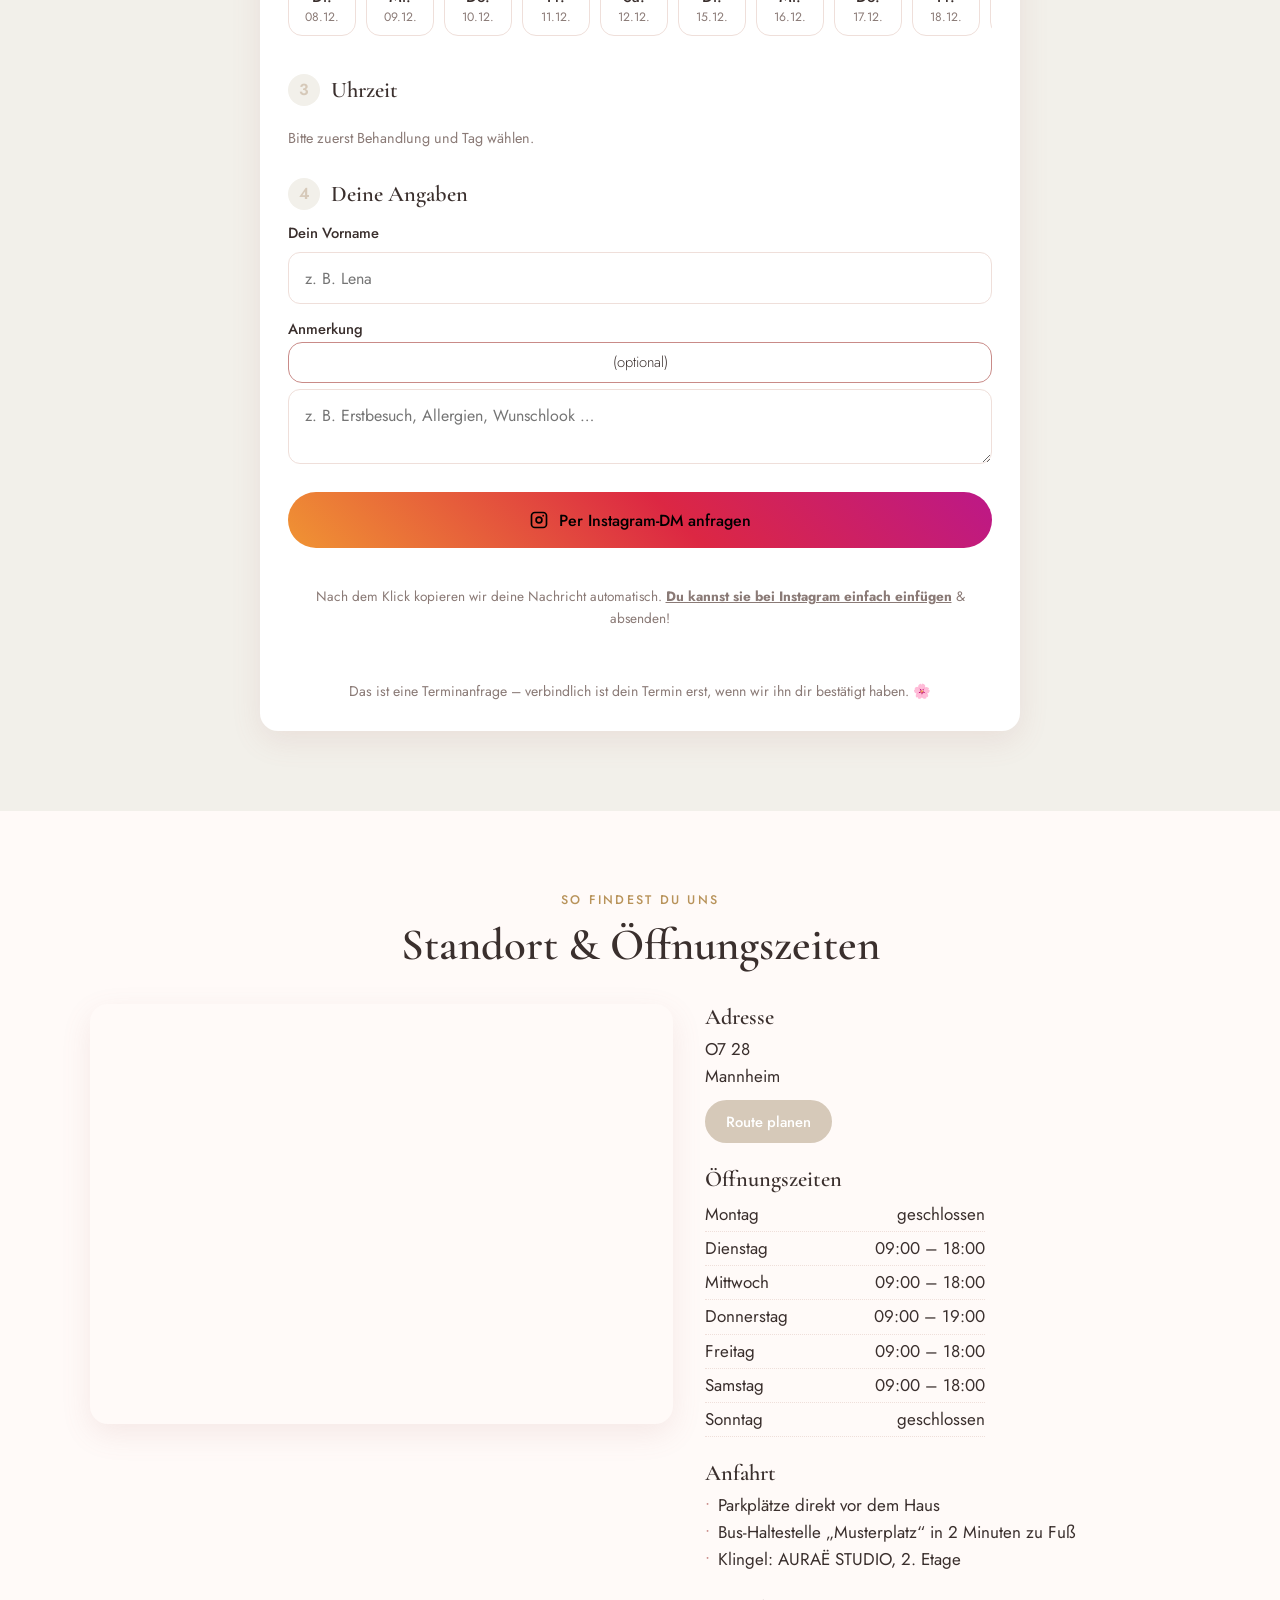
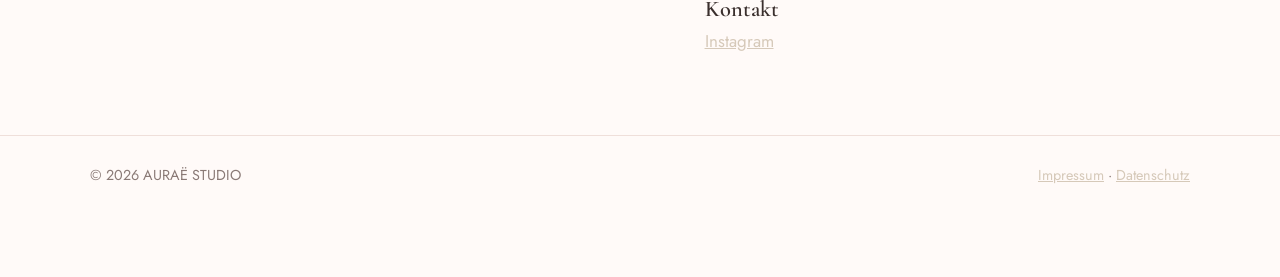
==== commit 77da4b12: "fixes mit uhrzeiten und dm nachricht hinweis" ====
--- a/index.html
+++ b/index.html
@@ -1,188 +1,309 @@
 <!DOCTYPE html>
 <html lang="de">
-<head>
-  <meta charset="UTF-8" />
-  <meta name="viewport" content="width=device-width, initial-scale=1" />
-  <title>AURAË STUDIO – Wimpern, Brauen & Gesichtsbehandlungen</title>
-  <meta name="description" content="Wimpernverlängerung, Lashlifting, Korean Lashlifting, Browlifting, Microneedling und Aquafacial. Termin ganz einfach per Instagram-DM anfragen." />
-  <link rel="preconnect" href="https://fonts.googleapis.com" />
-  <link rel="preconnect" href="https://fonts.gstatic.com" crossorigin />
-  <link href="https://fonts.googleapis.com/css2?family=Cormorant+Garamond:ital,wght@0,500;0,600;1,500&family=Jost:wght@300;400;500;600&display=swap" rel="stylesheet" />
-  <link rel="stylesheet" href="style.css" />
-  <link rel="stylesheet" href="pages.css" />
-</head>
-<body>
-
-  <div id="site-header"></div>
-
-  <main>
-
-    <!-- ============ HERO ============ -->
-    <section class="hero">
-      <!-- Logo im Hintergrund (dekorativ) -->
-      <div class="hero__bg" aria-hidden="true">
-        <img src="bilder/9f36e7a3-2c84-438d-8a51-423032779e10.jpg" alt="" />
-      </div>
-
-      <div class="container hero__inner">
-        <div class="hero__text">
-          <p class="eyebrow">Wimpern · Brauen · Haut</p>
-          <h1>Entdecke deine <em>schönste</em> Seite.</h1>
-          <p class="hero__lead">Sanfte Behandlungen in entspannter Wohlfühl-Atmosphäre – ganz auf dich abgestimmt. Dein Termin ist in unter einer Minute angefragt.</p>
-          <div class="hero__actions">
-            <a href="#termin" class="btn">Termin anfragen</a>
-            <a href="#behandlungen" class="btn btn--ghost">Behandlungen ansehen</a>
-          </div>
-          <ul class="hero__facts">
-            <li>✓ Persönliche Beratung</li>
-            <li>✓ Hygiene &amp; Sauberkeit</li>
-            <li>✓ Persönliche Antwort per Instagram-DM</li>
-          </ul>
-        </div>
-        <!-- Bilder-Slider vorne (Bilder stehen in data.js unter HERO_SLIDES) -->
-        <div class="hero__img slider" id="heroSlider" role="region" aria-roledescription="Karussell" aria-label="Beispiele unserer Arbeit">
-          <div class="slider__track" tabindex="0"></div>
-          <button type="button" class="slider__btn slider__btn--prev" aria-label="Vorheriges Bild">‹</button>
-          <button type="button" class="slider__btn slider__btn--next" aria-label="Nächstes Bild">›</button>
-          <div class="slider__dots"></div>
-        </div>
-      </div>
-    </section>
-
-    <!-- ============ BEHANDLUNGEN (Oberkategorien) ============ -->
-    <section class="section" id="behandlungen">
-      <div class="container">
-        <p class="eyebrow center">Unsere Leistungen</p>
-        <h2 class="center">Was darf es sein?</h2>
-        <p class="section__lead center">Such dir eine Kategorie aus, dort findest du alle Behandlungen mit Details und Preisen.</p>
-        <div class="cards" id="categoryCards"></div>
-      </div>
-    </section>
-
-    <!-- ============ PREISE ============ -->
-    <section class="section section--tint" id="preise">
-      <div class="container container--narrow">
-        <p class="eyebrow center">Transparent &amp; fair</p>
-        <h2 class="center">Preisliste</h2>
-        <div class="tabs" id="priceTabs" role="tablist" aria-label="Preiskategorien"></div>
-        <div class="price" id="priceList"></div>
-        <p class="note center">Alle Preise in Euro inkl. MwSt. Die genaue Dauer kann je nach Aufwand leicht abweichen.</p>
-      </div>
-    </section>
-
-    <!-- ============ ÜBER MICH ============
+  <head>
+    <meta charset="UTF-8" />
+    <meta name="viewport" content="width=device-width, initial-scale=1" />
+    <title>AURAË STUDIO – Wimpern, Brauen & Gesichtsbehandlungen</title>
+    <meta
+      name="description"
+      content="Wimpernverlängerung, Lashlifting, Korean Lashlifting, Browlifting, Microneedling und Aquafacial. Termin ganz einfach per Instagram-DM anfragen."
+    />
+    <link rel="preconnect" href="https://fonts.googleapis.com" />
+    <link rel="preconnect" href="https://fonts.gstatic.com" crossorigin />
+    <link
+      href="https://fonts.googleapis.com/css2?family=Cormorant+Garamond:ital,wght@0,500;0,600;1,500&family=Jost:wght@300;400;500;600&display=swap"
+      rel="stylesheet"
+    />
+    <link rel="stylesheet" href="style.css" />
+    <link rel="stylesheet" href="pages.css" />
+  </head>
+  <body>
+    <div id="site-header"></div>
+
+    <main>
+      <!-- ============ HERO ============ -->
+      <section class="hero">
+        <!-- Logo im Hintergrund (dekorativ) -->
+        <div class="hero__bg" aria-hidden="true">
+          <img src="bilder/9f36e7a3-2c84-438d-8a51-423032779e10.jpg" alt="" />
+        </div>
+
+        <div class="container hero__inner">
+          <div class="hero__text">
+            <p class="eyebrow">Wimpern · Brauen · Haut</p>
+            <h1>Entdecke deine <em>schönste</em> Seite.</h1>
+            <p class="hero__lead">
+              Sanfte Behandlungen in entspannter Wohlfühl-Atmosphäre – ganz auf
+              dich abgestimmt. Dein Termin ist in unter einer Minute angefragt.
+            </p>
+            <div class="hero__actions">
+              <a href="#termin" class="btn">Termin anfragen</a>
+              <a href="#behandlungen" class="btn btn--ghost"
+                >Behandlungen ansehen</a
+              >
+            </div>
+            <ul class="hero__facts">
+              <li>✓ Persönliche Beratung</li>
+              <li>✓ Hygiene &amp; Sauberkeit</li>
+              <li>✓ Persönliche Antwort per Instagram-DM</li>
+            </ul>
+          </div>
+          <!-- Bilder-Slider vorne (Bilder stehen in data.js unter HERO_SLIDES) -->
+          <div
+            class="hero__img slider"
+            id="heroSlider"
+            role="region"
+            aria-roledescription="Karussell"
+            aria-label="Beispiele unserer Arbeit"
+          >
+            <div class="slider__track" tabindex="0"></div>
+            <button
+              type="button"
+              class="slider__btn slider__btn--prev"
+              aria-label="Vorheriges Bild"
+            >
+              ‹
+            </button>
+            <button
+              type="button"
+              class="slider__btn slider__btn--next"
+              aria-label="Nächstes Bild"
+            >
+              ›
+            </button>
+            <div class="slider__dots"></div>
+          </div>
+        </div>
+      </section>
+
+      <!-- ============ BEHANDLUNGEN (Oberkategorien) ============ -->
+      <section class="section" id="behandlungen">
+        <div class="container">
+          <p class="eyebrow center">Unsere Leistungen</p>
+          <h2 class="center">Was darf es sein?</h2>
+          <p class="section__lead center">
+            Such dir eine Kategorie aus, dort findest du alle Behandlungen mit
+            Details und Preisen.
+          </p>
+          <div class="cards" id="categoryCards"></div>
+        </div>
+      </section>
+
+      <!-- ============ PREISE ============ -->
+      <section class="section section--tint" id="preise">
+        <div class="container container--narrow">
+          <p class="eyebrow center">Transparent &amp; fair</p>
+          <h2 class="center">Preisliste</h2>
+          <div
+            class="tabs"
+            id="priceTabs"
+            role="tablist"
+            aria-label="Preiskategorien"
+          ></div>
+          <div class="price" id="priceList"></div>
+          <p class="note center">
+            Alle Preise in Euro inkl. MwSt. Die genaue Dauer kann je nach
+            Aufwand leicht abweichen.
+          </p>
+        </div>
+      </section>
+
+      <!-- ============ ÜBER MICH ============
          Text und Foto einfach ersetzen. Foto: Datei in den Ordner "bilder" legen
          und bei src den Pfad ändern, z. B. src="bilder/ueber-mich.jpg" -->
-    <section class="section" id="ueber-mich">
-      <div class="container about">
-        <div class="about__media">
-          <img src="https://picsum.photos/seed/aurae-about/900/1125" alt="Foto von [Name]" loading="lazy" />
-        </div>
-        <div class="about__text">
-          <p class="eyebrow">Über mich</p>
-          <h2>Hi, ich bin [Name].</h2>
-          <p>Inhaberin von AURAË STUDIO, Lash- &amp; Beauty-Artist. [Hier ein kurzer Satz, wer du bist und was du machst.]</p>
-          <p>Seit [Jahr] begleite ich Frauen dabei, sich in ihrer Haut wohlzufühlen – mit <strong>sanften</strong> Behandlungen und ehrlicher Beratung.</p>
-          <p>Mir ist wichtig, dass du dich bei mir <strong>entspannt</strong> fühlst und genau das Ergebnis bekommst, das zu dir passt.</p>
-          <a href="#termin" class="btn btn--ghost">Termin anfragen</a>
-        </div>
-      </div>
-    </section>
-
-    <!-- ============ TERMIN ============ -->
-    <section class="section section--tint" id="termin">
-      <div class="container container--narrow">
-        <p class="eyebrow center">In 4 Schritten</p>
-        <h2 class="center">Termin anfragen</h2>
-        <p class="section__lead center">Du wählst Behandlung und Wunschzeit – wir bestätigen dir den Termin persönlich per Instagram-DM.</p>
-
-        <form class="booking" id="bookingForm" novalidate>
-
-          <div class="step">
-            <h3><span class="step__num">1</span> Behandlung</h3>
-            <select id="serviceSelect" required aria-label="Behandlung wählen"></select>
-            <p class="hint" id="serviceInfo"></p>
-          </div>
-
-          <div class="step">
-            <h3><span class="step__num">2</span> Wunschtag</h3>
-            <div class="days" id="dayChips" role="radiogroup" aria-label="Tag wählen"></div>
-          </div>
-
-          <div class="step">
-            <h3><span class="step__num">3</span> Uhrzeit</h3>
-            <div class="slots" id="slotChips" role="radiogroup" aria-label="Uhrzeit wählen">
-              <p class="hint">Bitte zuerst Behandlung und Tag wählen.</p>
-            </div>
-          </div>
-
-          <div class="step">
-            <h3><span class="step__num">4</span> Deine Angaben</h3>
-            <div class="fields">
-              <label><span>Dein Vorname</span>
-                <input type="text" id="name" placeholder="z. B. Lena" autocomplete="given-name" required />
-              </label>
-              <label><span>Anmerkung <span class="opt">(optional)</span></span>
-                <textarea id="note" rows="2" placeholder="z. B. Erstbesuch, Allergien, Wunschlook …"></textarea>
-              </label>
-            </div>
-          </div>
-
-          <div class="summary" id="summary" hidden></div>
-
-          <div class="send">
-            <button type="button" class="btn btn--wa" id="sendWA">
-              <svg viewBox="0 0 24 24" width="20" height="20" aria-hidden="true"><path fill="currentColor" d="M12 2a10 10 0 0 0-8.6 15.1L2 22l5-1.3A10 10 0 1 0 12 2Zm0 18.2a8.2 8.2 0 0 1-4.2-1.2l-.3-.2-3 .8.8-2.9-.2-.3A8.2 8.2 0 1 1 12 20.200Zm4.500-6.100c-.2-.1-1.500-.7-1.700-.8-.2-.1-.4-.1-.6.100l-.8 1c-.1.200-.3.200-.5.100a6.700 6.700 0 0 1-3.300-2.900c-.2-.4.200-.4.700-1.300.1-.2 0-.3 0-.5l-.8-1.800c-.2-.5-.4-.4-.6-.4h-.5a1 1 0 0 0-.7.300 3 3 0 0 0-.9 2.200 5.300 5.300 0 0 0 1.100 2.800 12 12 0 0 0 4.600 4c1.700.7 2.400.8 3.200.7.500-.1 1.500-.6 1.700-1.200.2-.6.200-1.100.2-1.200-.1-.1-.3-.2-.5-.3Z"/></svg>
-              Per WhatsApp anfragen
-            </button>
-            <button type="button" class="btn btn--ig" id="sendIG">
-              <svg viewBox="0 0 24 24" width="20" height="20" aria-hidden="true"><path fill="currentColor" d="M7 2h10a5 5 0 0 1 5 5v10a5 5 0 0 1-5 5H7a5 5 0 0 1-5-5V7a5 5 0 0 1 5-5Zm0 2a3 3 0 0 0-3 3v10a3 3 0 0 0 3 3h10a3 3 0 0 0 3-3V7a3 3 0 0 0-3-3H7Zm5 3.500A4.500 4.500 0 1 1 7.500 12 4.500 4.500 0 0 1 12 7.500Zm0 2A2.500 2.500 0 1 0 14.500 12 2.500 2.500 0 0 0 12 9.500Zm5-3.800a1.100 1.100 0 1 1-1.100 1.100A1.100 1.100 0 0 1 17 5.700Z"/></svg>
-              Per Instagram-DM anfragen
-            </button>
-          </div>
-          <p class="note center">Das ist eine Terminanfrage – verbindlich ist dein Termin erst, wenn wir ihn dir bestätigt haben. 🌸</p>
-        </form>
-      </div>
-    </section>
-
-    <!-- ============ STANDORT ============ -->
-    <section class="section" id="standort">
-      <div class="container">
-        <p class="eyebrow center">So findest du uns</p>
-        <h2 class="center">Standort &amp; Öffnungszeiten</h2>
-        <div class="location">
-          <div class="location__map">
-            <iframe id="mapFrame" title="Karte zum Studio" loading="lazy" referrerpolicy="no-referrer-when-downgrade"></iframe>
-          </div>
-          <div class="location__info">
-            <h3>Adresse</h3>
-            <p id="addressText"></p>
-            <a class="btn btn--small" id="routeBtn" target="_blank" rel="noopener">Route planen</a>
-
-            <h3>Öffnungszeiten</h3>
-            <ul class="hours" id="hoursList"></ul>
-
-            <h3>Anfahrt</h3>
-            <ul class="tips" id="tipsList"></ul>
-
-            <h3>Kontakt</h3>
+      <section class="section" id="ueber-mich">
+        <div class="container about">
+          <div class="about__media">
+            <img
+              src="bilder/über-mich.jpg"
+              alt="Foto von [Name]"
+              loading="lazy"
+            />
+          </div>
+          <div class="about__text">
+            <p class="eyebrow">Über mich <br />Schön, dass du hier bist.</p>
+            <h2>Hi, ich bin Armonda,</h2>
+            <p>die Gründerin von AURAË STUDIO.</p>
             <p>
-              <a id="waLink" target="_blank" rel="noopener">WhatsApp</a><span id="contactSep"> · </span>
-              <a id="igLink" target="_blank" rel="noopener">Instagram</a>
-            </p>
-          </div>
-        </div>
-      </div>
-    </section>
-
-  </main>
-
-  <div id="site-footer"></div>
-  <div class="toast" id="toast" role="status" aria-live="polite"></div>
-
-  <script src="data.js"></script>
-  <script src="common.js"></script>
-  <script src="script.js"></script>
-  <script src="slider.js"></script>
-</body>
+              Schönheit bedeutet für mich, die eigene natürliche Ausstrahlung zu
+              unterstreichen und sich rundum wohlzufühlen.
+            </p>
+            <p>
+              Mit viel Liebe zum Detail und einem Blick für Ästhetik möchte ich
+              dir einen Ort bieten, an dem du dich entspannen, wohlfühlen und
+              einfach Zeit für dich genießen kannst.
+            </p>
+            <p>
+              Ich freue mich darauf, dich bei
+              <strong>AURAË STUDIO</strong> willkommen zu heißen.
+              <strong>♡</strong>
+            </p>
+            <a href="#termin" class="btn btn--ghost">Termin anfragen</a>
+          </div>
+        </div>
+      </section>
+
+      <!-- ============ TERMIN ============ -->
+      <section class="section section--tint" id="termin">
+        <div class="container container--narrow">
+          <p class="eyebrow center">In 4 Schritten</p>
+          <h2 class="center">Termin anfragen</h2>
+          <p class="section__lead center">
+            Du wählst Behandlung und Wunschzeit – wir bestätigen dir den Termin
+            persönlich per Instagram-DM.
+          </p>
+
+          <form class="booking" id="bookingForm" novalidate>
+            <div class="step">
+              <h3><span class="step__num">1</span> Behandlung</h3>
+              <select
+                id="serviceSelect"
+                required
+                aria-label="Behandlung wählen"
+              ></select>
+              <p class="hint" id="serviceInfo"></p>
+            </div>
+
+            <div class="step">
+              <h3><span class="step__num">2</span> Wunschtag</h3>
+              <div
+                class="days"
+                id="dayChips"
+                role="radiogroup"
+                aria-label="Tag wählen"
+              ></div>
+            </div>
+
+            <div class="step">
+              <h3><span class="step__num">3</span> Uhrzeit</h3>
+              <div
+                class="slots"
+                id="slotChips"
+                role="radiogroup"
+                aria-label="Uhrzeit wählen"
+              >
+                <p class="hint">Bitte zuerst Behandlung und Tag wählen.</p>
+              </div>
+            </div>
+
+            <div class="step">
+              <h3><span class="step__num">4</span> Deine Angaben</h3>
+              <div class="fields">
+                <label
+                  ><span>Dein Vorname</span>
+                  <input
+                    type="text"
+                    id="name"
+                    placeholder="z. B. Lena"
+                    autocomplete="given-name"
+                    required
+                  />
+                </label>
+                <label
+                  ><span>Anmerkung <span class="opt">(optional)</span></span>
+                  <textarea
+                    id="note"
+                    rows="2"
+                    placeholder="z. B. Erstbesuch, Allergien, Wunschlook …"
+                  ></textarea>
+                </label>
+              </div>
+            </div>
+
+            <div class="summary" id="summary" hidden></div>
+
+            <div class="send">
+              <button type="button" class="btn btn--wa" id="sendWA">
+                <svg
+                  viewBox="0 0 24 24"
+                  width="20"
+                  height="20"
+                  aria-hidden="true"
+                >
+                  <path
+                    fill="currentColor"
+                    d="M12 2a10 10 0 0 0-8.6 15.1L2 22l5-1.3A10 10 0 1 0 12 2Zm0 18.2a8.2 8.2 0 0 1-4.2-1.2l-.3-.2-3 .8.8-2.9-.2-.3A8.2 8.2 0 1 1 12 20.200Zm4.500-6.100c-.2-.1-1.500-.7-1.700-.8-.2-.1-.4-.1-.6.100l-.8 1c-.1.200-.3.200-.5.100a6.700 6.700 0 0 1-3.300-2.900c-.2-.4.200-.4.700-1.300.1-.2 0-.3 0-.5l-.8-1.800c-.2-.5-.4-.4-.6-.4h-.5a1 1 0 0 0-.7.300 3 3 0 0 0-.9 2.200 5.300 5.300 0 0 0 1.100 2.800 12 12 0 0 0 4.600 4c1.700.7 2.400.8 3.200.7.500-.1 1.500-.6 1.700-1.200.2-.6.200-1.100.2-1.200-.1-.1-.3-.2-.5-.3Z"
+                  />
+                </svg>
+                Per WhatsApp anfragen
+              </button>
+              <button type="button" class="btn btn--ig" id="sendIG">
+                <svg
+                  viewBox="0 0 24 24"
+                  width="20"
+                  height="20"
+                  aria-hidden="true"
+                >
+                  <path
+                    fill="currentColor"
+                    d="M7 2h10a5 5 0 0 1 5 5v10a5 5 0 0 1-5 5H7a5 5 0 0 1-5-5V7a5 5 0 0 1 5-5Zm0 2a3 3 0 0 0-3 3v10a3 3 0 0 0 3 3h10a3 3 0 0 0 3-3V7a3 3 0 0 0-3-3H7Zm5 3.500A4.500 4.500 0 1 1 7.500 12 4.500 4.500 0 0 1 12 7.500Zm0 2A2.500 2.500 0 1 0 14.500 12 2.500 2.500 0 0 0 12 9.500Zm5-3.800a1.100 1.100 0 1 1-1.100 1.100A1.100 1.100 0 0 1 17 5.700Z"
+                  />
+                </svg>
+                Per Instagram-DM anfragen
+              </button>
+            </div>
+            <p class="hint center" style="margin-top: 10px; font-size: 0.85rem">
+              Nach dem Klick kopieren wir
+              deine Nachricht automatisch. <u><strong>Du kannst sie bei Instagram einfach
+              einfügen</strong></u> &amp; absenden!
+            </p>
+            <p class="note center">
+              Das ist eine Terminanfrage – verbindlich ist dein Termin erst,
+              wenn wir ihn dir bestätigt haben. 🌸
+            </p>
+          </form>
+        </div>
+      </section>
+
+      <!-- ============ STANDORT ============ -->
+      <section class="section" id="standort">
+        <div class="container">
+          <p class="eyebrow center">So findest du uns</p>
+          <h2 class="center">Standort &amp; Öffnungszeiten</h2>
+          <div class="location">
+            <div class="location__map">
+              <iframe
+                id="mapFrame"
+                title="Karte zum Studio"
+                loading="lazy"
+                referrerpolicy="no-referrer-when-downgrade"
+              ></iframe>
+            </div>
+            <div class="location__info">
+              <h3>Adresse</h3>
+              <p id="addressText"></p>
+              <a
+                class="btn btn--small"
+                id="routeBtn"
+                target="_blank"
+                rel="noopener"
+                >Route planen</a
+              >
+
+              <h3>Öffnungszeiten</h3>
+              <ul class="hours" id="hoursList"></ul>
+
+              <h3>Anfahrt</h3>
+              <ul class="tips" id="tipsList"></ul>
+
+              <h3>Kontakt</h3>
+              <p>
+                <a id="waLink" target="_blank" rel="noopener">WhatsApp</a
+                ><span id="contactSep"> · </span>
+                <a id="igLink" target="_blank" rel="noopener">Instagram</a>
+              </p>
+            </div>
+          </div>
+        </div>
+      </section>
+    </main>
+
+    <div id="site-footer"></div>
+    <div class="toast" id="toast" role="status" aria-live="polite"></div>
+
+    <script src="data.js"></script>
+    <script src="common.js"></script>
+    <script src="script.js"></script>
+    <script src="slider.js"></script>
+  </body>
 </html>
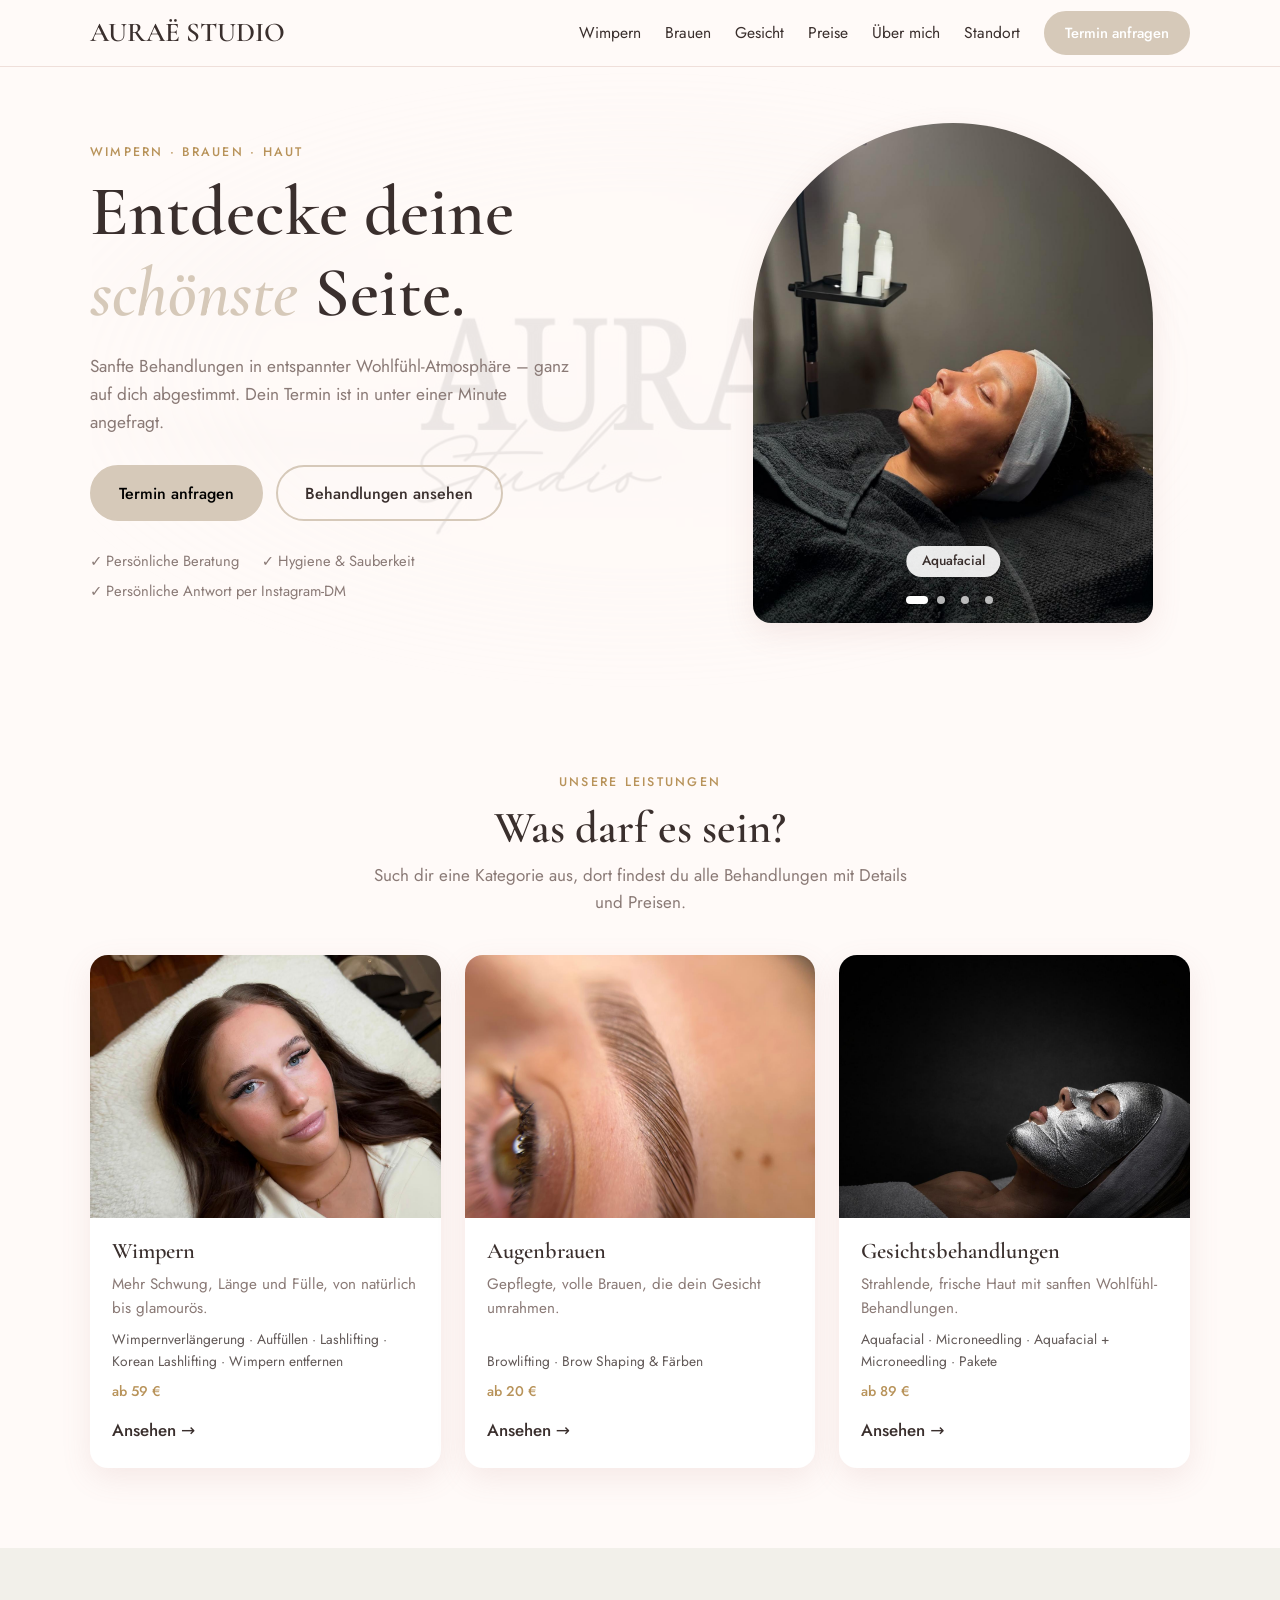
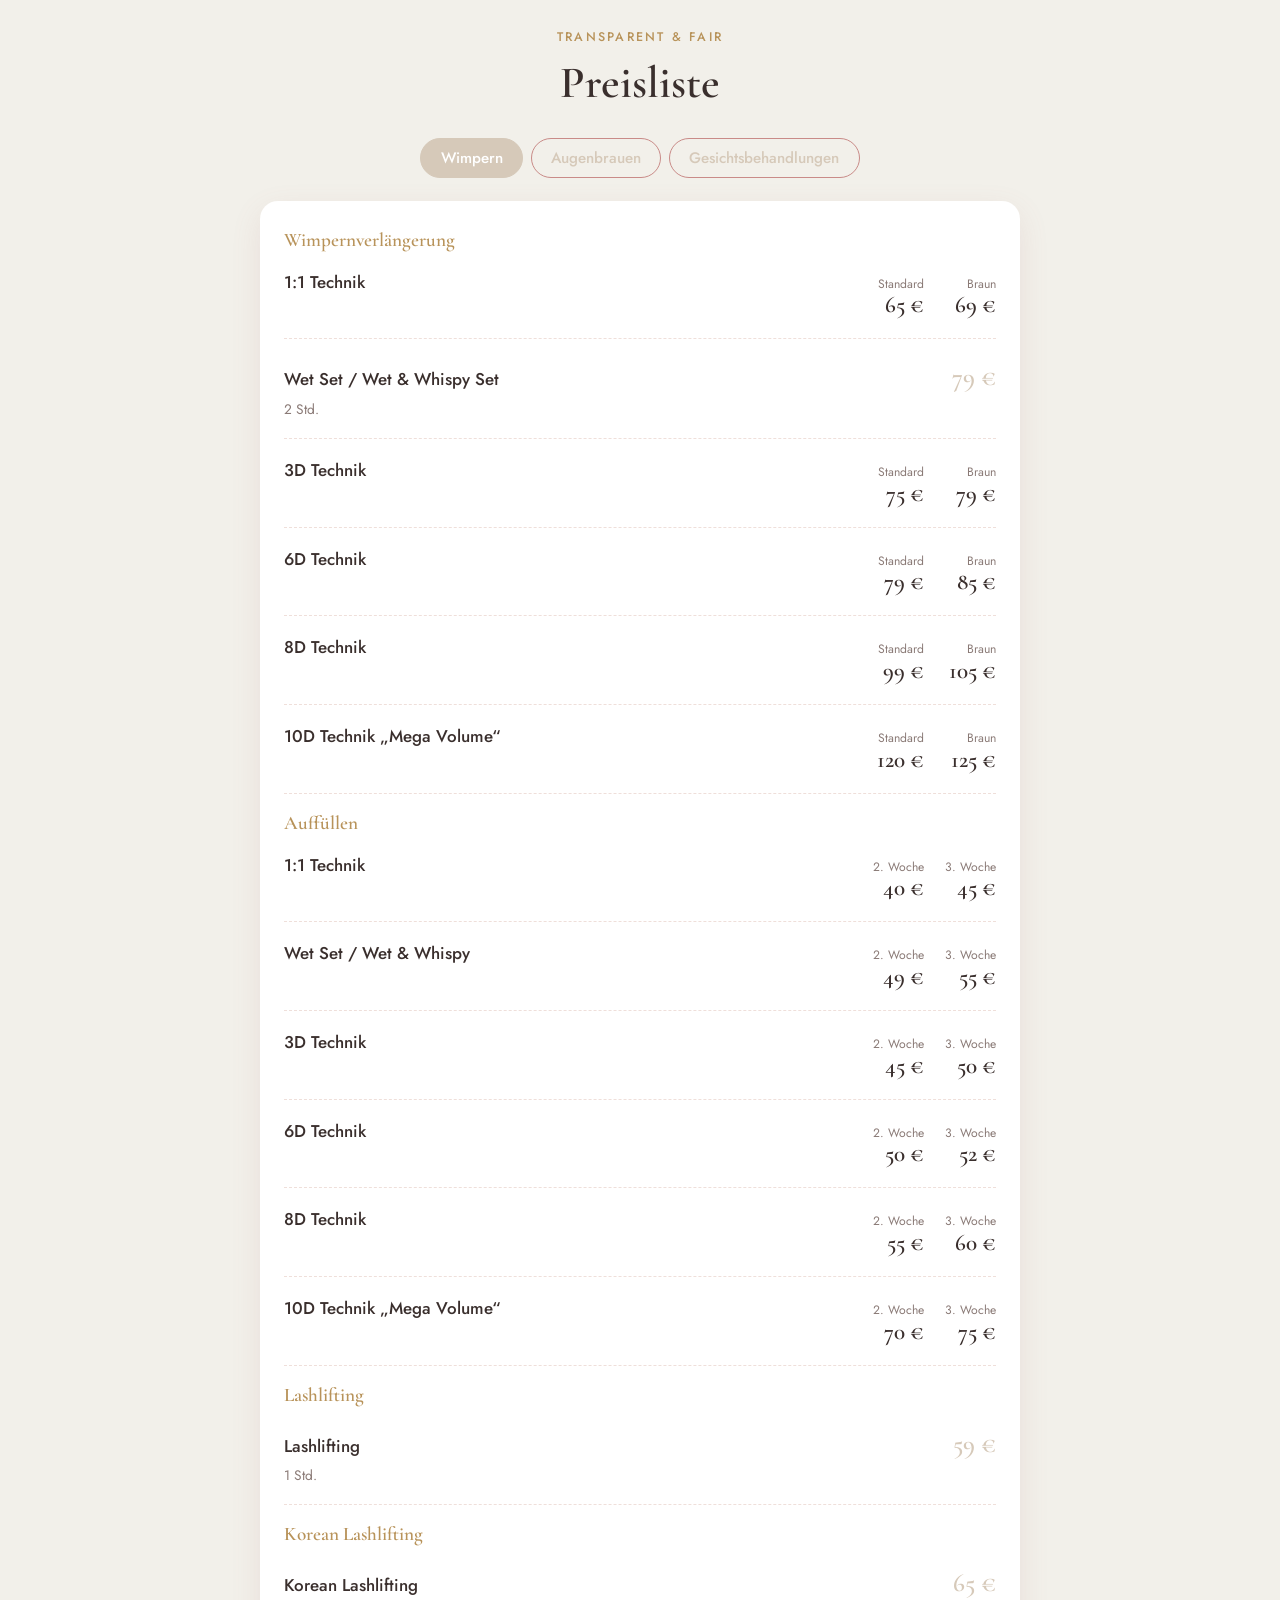
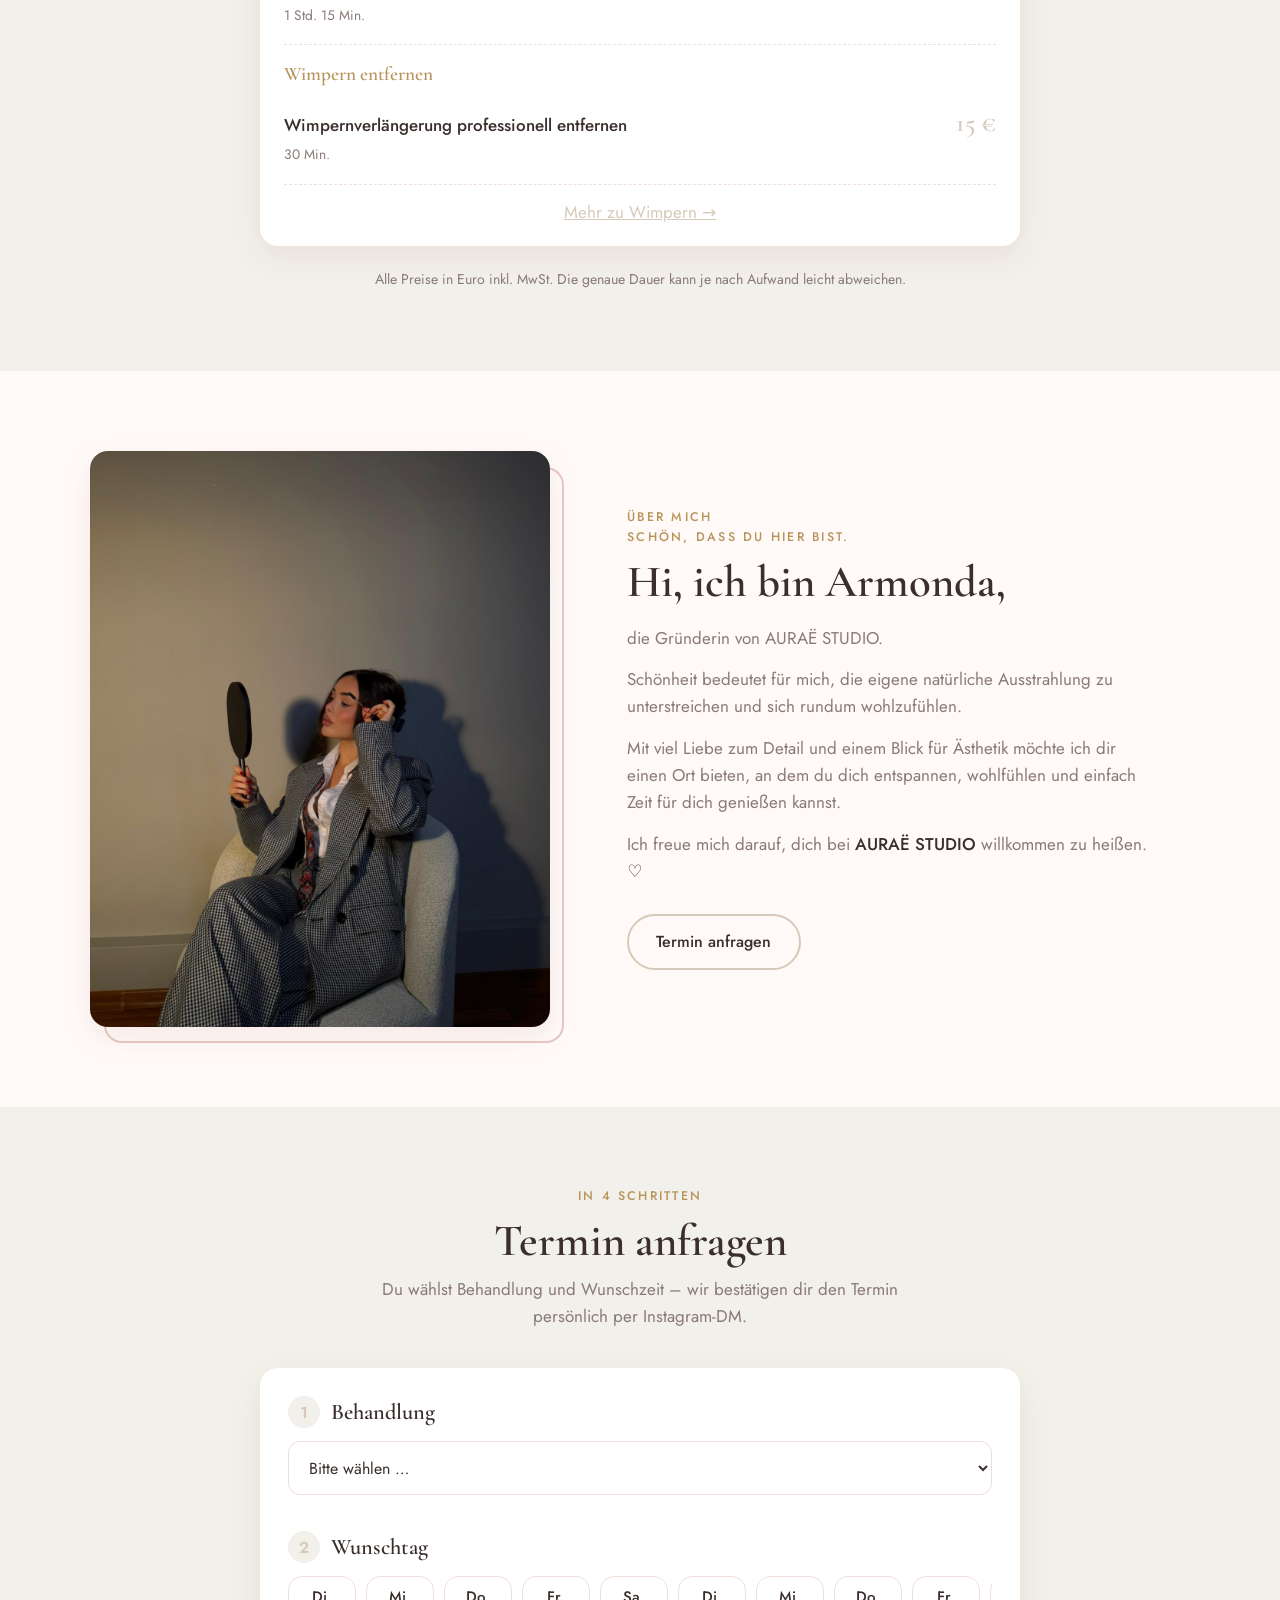
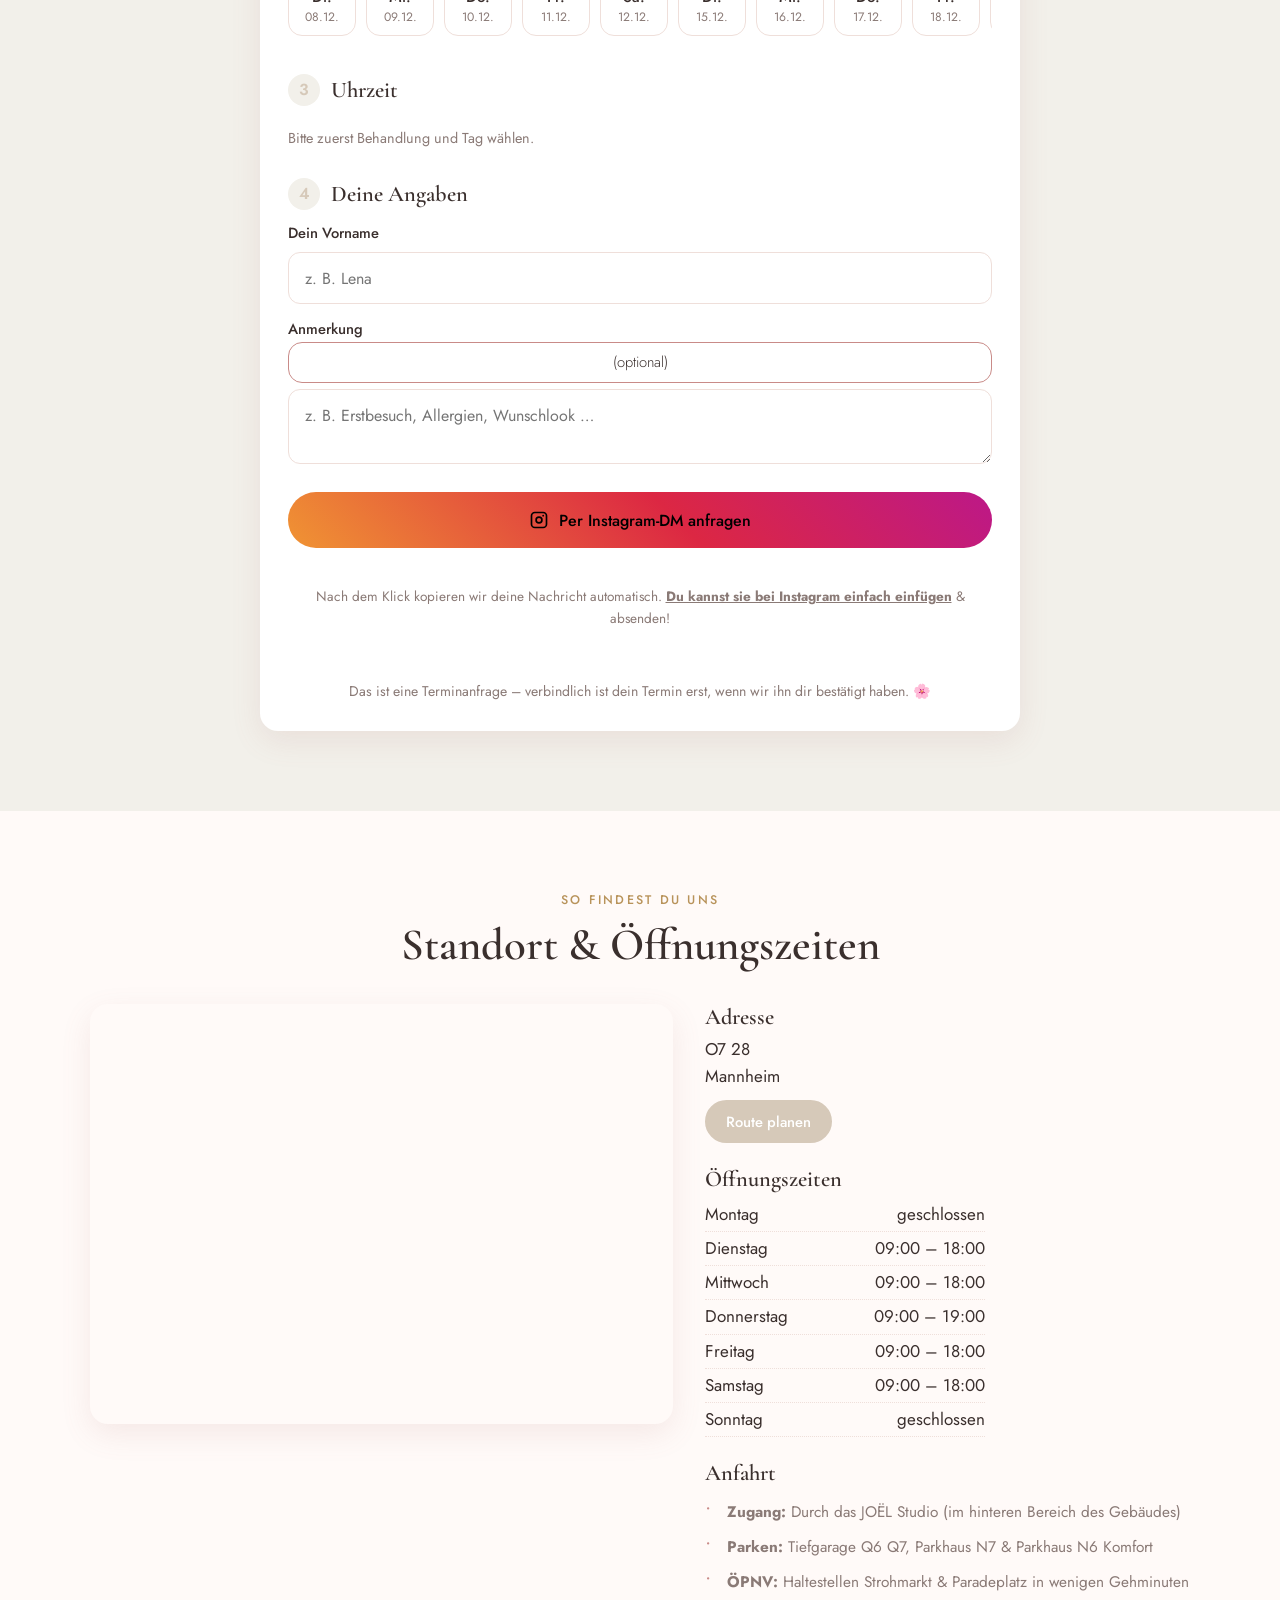
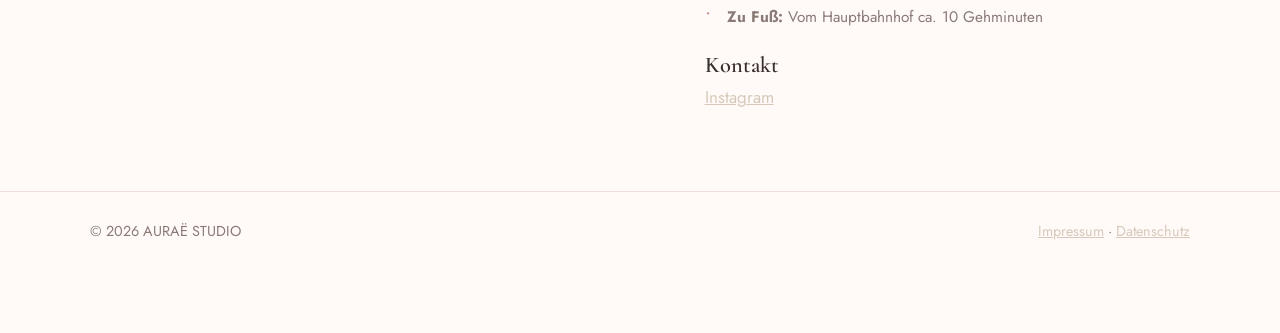
==== commit 776c1ceb: "new version und clean URL" ====
--- a/index.html
+++ b/index.html
@@ -124,20 +124,9 @@
             <p class="eyebrow">Über mich <br />Schön, dass du hier bist.</p>
             <h2>Hi, ich bin Armonda,</h2>
             <p>die Gründerin von AURAË STUDIO.</p>
-            <p>
-              Schönheit bedeutet für mich, die eigene natürliche Ausstrahlung zu
-              unterstreichen und sich rundum wohlzufühlen.
-            </p>
-            <p>
-              Mit viel Liebe zum Detail und einem Blick für Ästhetik möchte ich
-              dir einen Ort bieten, an dem du dich entspannen, wohlfühlen und
-              einfach Zeit für dich genießen kannst.
-            </p>
-            <p>
-              Ich freue mich darauf, dich bei
-              <strong>AURAË STUDIO</strong> willkommen zu heißen.
-              <strong>♡</strong>
-            </p>
+            <p>Schönheit bedeutet für mich, die eigene natürliche Ausstrahlung zu unterstreichen und sich rundum wohlzufühlen. </p>
+            <p>Mit viel Liebe zum Detail und einem Blick für Ästhetik möchte ich dir einen Ort bieten, an dem du dich entspannen, wohlfühlen und einfach Zeit für dich genießen kannst.</p>
+            <p>Ich freue mich darauf, dich bei <strong>AURAË STUDIO</strong> willkommen zu heißen. <strong>♡</strong></p>
             <a href="#termin" class="btn btn--ghost">Termin anfragen</a>
           </div>
         </div>
--- a/style.css
+++ b/style.css
@@ -1,220 +1,839 @@
 /* ============ Farben & Basis (hier kannst du das Design anpassen) ============ */
 :root {
   --bg: #fffaf8;
-  --tint: #F2F0EA;
+  --tint: #f2f0ea;
   --card: #ffffff;
   --text: #3a2f2d;
   --muted: #8a7a76;
   --rose: #c98b88;
-  --sand: #D6c9b9;
+  --sand: #d6c9b9;
   --gold: #b8935a;
   --line: #efdfda;
   --wa: #25a05a;
   --radius: 18px;
-  --shadow: 0 10px 30px rgba(169, 107, 105, .12);
+  --shadow: 0 10px 30px rgba(169, 107, 105, 0.12);
   --serif: "Cormorant Garamond", Georgia, serif;
   --sans: "Jost", system-ui, sans-serif;
 }
 
-* { box-sizing: border-box; margin: 0; padding: 0; }
-html { scroll-behavior: smooth; scroll-padding-top: 76px; -webkit-text-size-adjust: 100%; }
-body { font-family: var(--sans); background: var(--bg); color: var(--text); line-height: 1.6; font-size: 17px; -webkit-font-smoothing: antialiased; }
-img { max-width: 100%; display: block; }
-a { color: var(--sand); }
-.container { width: min(1100px, 100% - 40px); margin-inline: auto; }
-.container--narrow { width: min(760px, 100% - 40px); margin-inline: auto; }
-.center { text-align: center; }
-
-h1, h2, h3 { font-family: var(--serif); font-weight: 600; line-height: 1.15; }
-h1 { font-size: clamp(2.6rem, 7vw, 4.4rem); }
-h1 em { color: var(--sand); font-style: italic; }
-h2 { font-size: clamp(2rem, 5vw, 2.8rem); margin-bottom: .4rem; }
-h3 { font-size: 1.4rem; }
-.eyebrow { text-transform: uppercase; letter-spacing: .18em; font-size: .78rem; color: var(--gold); font-weight: 500; margin-bottom: .6rem; }
-.section { padding: 80px 0; }
-.section--tint { background: var(--tint); }
-.section__lead { color: var(--muted); max-width: 560px; margin: .5rem auto 2.4rem; }
-.note { color: var(--muted); font-size: .88rem; margin-top: 1.4rem; }
-.hint { color: var(--muted); font-size: .9rem; margin-top: .5rem; }
-.opt { color: var(--muted); font-weight: 300; }
+* {
+  box-sizing: border-box;
+  margin: 0;
+  padding: 0;
+}
+html {
+  scroll-behavior: smooth;
+  scroll-padding-top: 76px;
+  -webkit-text-size-adjust: 100%;
+}
+body {
+  font-family: var(--sans);
+  background: var(--bg);
+  color: var(--text);
+  line-height: 1.6;
+  font-size: 17px;
+  -webkit-font-smoothing: antialiased;
+}
+img {
+  max-width: 100%;
+  display: block;
+}
+a {
+  color: var(--sand);
+}
+.container {
+  width: min(1100px, 100% - 40px);
+  margin-inline: auto;
+}
+.container--narrow {
+  width: min(760px, 100% - 40px);
+  margin-inline: auto;
+}
+.center {
+  text-align: center;
+}
+
+h1,
+h2,
+h3 {
+  font-family: var(--serif);
+  font-weight: 600;
+  line-height: 1.15;
+}
+h1 {
+  font-size: clamp(2.6rem, 7vw, 4.4rem);
+}
+h1 em {
+  color: var(--sand);
+  font-style: italic;
+}
+h2 {
+  font-size: clamp(2rem, 5vw, 2.8rem);
+  margin-bottom: 0.4rem;
+}
+h3 {
+  font-size: 1.4rem;
+}
+.eyebrow {
+  text-transform: uppercase;
+  letter-spacing: 0.18em;
+  font-size: 0.78rem;
+  color: var(--gold);
+  font-weight: 500;
+  margin-bottom: 0.6rem;
+}
+.section {
+  padding: 80px 0;
+}
+.section--tint {
+  background: var(--tint);
+}
+.section__lead {
+  color: var(--muted);
+  max-width: 560px;
+  margin: 0.5rem auto 2.4rem;
+}
+.note {
+  color: var(--muted);
+  font-size: 0.88rem;
+  margin-top: 1.4rem;
+}
+.hint {
+  color: var(--muted);
+  font-size: 0.9rem;
+  margin-top: 0.5rem;
+}
+.opt {
+  color: var(--muted);
+  font-weight: 300;
+}
 
 /* ============ Buttons ============ */
 .btn {
-  display: inline-flex; align-items: center; justify-content: center; gap: .6rem;
-  background: var(--sand); color: #000000; text-decoration: none; border: 2px solid var(--sand);
-  padding: .9rem 1.7rem; border-radius: 999px; font: 500 1rem var(--sans); cursor: pointer;
-  transition: transform .15s, background .2s, box-shadow .2s;
-}
-.btn:hover { transform: translateY(-2px); box-shadow: var(--shadow); }
-.btn--small { padding: .55rem 1.2rem; font-size: .92rem; }
-.btn--ghost { background: transparent; color: var(--text); }
-.btn--wa { background: var(--wa); border-color: var(--wa); }
-.btn--ig { background: linear-gradient(45deg, #f09433, #dc2743 55%, #bc1888) border-box; border-color: transparent; }
-.btn:disabled { opacity: .5; cursor: not-allowed; transform: none; box-shadow: none; }
+  display: inline-flex;
+  align-items: center;
+  justify-content: center;
+  gap: 0.6rem;
+  background: var(--sand);
+  color: #000000;
+  text-decoration: none;
+  border: 2px solid var(--sand);
+  padding: 0.9rem 1.7rem;
+  border-radius: 999px;
+  font: 500 1rem var(--sans);
+  cursor: pointer;
+  transition: transform 0.15s, background 0.2s, box-shadow 0.2s;
+}
+.btn:hover {
+  transform: translateY(-2px);
+  box-shadow: var(--shadow);
+}
+.btn--small {
+  padding: 0.55rem 1.2rem;
+  font-size: 0.92rem;
+}
+.btn--ghost {
+  background: transparent;
+  color: var(--text);
+}
+.btn--wa {
+  background: var(--wa);
+  border-color: var(--wa);
+}
+.btn--ig {
+  background: linear-gradient(45deg, #f09433, #dc2743 55%, #bc1888) border-box;
+  border-color: transparent;
+}
+.btn:disabled {
+  opacity: 0.5;
+  cursor: not-allowed;
+  transform: none;
+  box-shadow: none;
+}
 
 /* ============ Navigation ============ */
-.nav { position: sticky; top: 0; z-index: 50; background: rgba(255, 250, 248, .92); backdrop-filter: blur(10px); border-bottom: 1px solid var(--line); }
-.nav__inner { display: flex; align-items: center; justify-content: space-between; height: 66px; }
-.nav__logo { font-family: var(--serif); font-size: 1.7rem; font-weight: 600; text-decoration: none; color: var(--text); }
-.nav__links { display: flex; align-items: center; gap: 1.8rem; }
-.nav__links a:not(.btn) { color: var(--text); text-decoration: none; font-size: .98rem; }
-.nav__links a:not(.btn):hover { color: var(--sand); }
-.nav__cta { color: #fff !important; }
-.nav__burger { display: none; background: none; border: 0; width: 44px; height: 44px; cursor: pointer; flex-direction: column; justify-content: center; gap: 6px; align-items: center; }
-.nav__burger span { width: 24px; height: 2px; background: var(--text); transition: .25s; }
-.nav__burger[aria-expanded="true"] span:nth-child(1) { transform: translateY(8px) rotate(45deg); }
-.nav__burger[aria-expanded="true"] span:nth-child(2) { opacity: 0; }
-.nav__burger[aria-expanded="true"] span:nth-child(3) { transform: translateY(-8px) rotate(-45deg); }
+.nav {
+  position: sticky;
+  top: 0;
+  z-index: 50;
+  background: rgba(255, 250, 248, 0.92);
+  backdrop-filter: blur(10px);
+  border-bottom: 1px solid var(--line);
+}
+.nav__inner {
+  display: flex;
+  align-items: center;
+  justify-content: space-between;
+  height: 66px;
+}
+.nav__logo {
+  font-family: var(--serif);
+  font-size: 1.7rem;
+  font-weight: 600;
+  text-decoration: none;
+  color: var(--text);
+}
+.nav__links {
+  display: flex;
+  align-items: center;
+  gap: 1.8rem;
+}
+.nav__links a:not(.btn) {
+  color: var(--text);
+  text-decoration: none;
+  font-size: 0.98rem;
+}
+.nav__links a:not(.btn):hover {
+  color: var(--sand);
+}
+.nav__cta {
+  color: #fff !important;
+}
+.nav__burger {
+  display: none;
+  background: none;
+  border: 0;
+  width: 44px;
+  height: 44px;
+  cursor: pointer;
+  flex-direction: column;
+  justify-content: center;
+  gap: 6px;
+  align-items: center;
+}
+.nav__burger span {
+  width: 24px;
+  height: 2px;
+  background: var(--text);
+  transition: 0.25s;
+}
+.nav__burger[aria-expanded="true"] span:nth-child(1) {
+  transform: translateY(8px) rotate(45deg);
+}
+.nav__burger[aria-expanded="true"] span:nth-child(2) {
+  opacity: 0;
+}
+.nav__burger[aria-expanded="true"] span:nth-child(3) {
+  transform: translateY(-8px) rotate(-45deg);
+}
 
 /* ============ Hero ============ */
-.hero { position: relative; overflow: hidden; isolation: isolate; padding: 56px 0 70px; background: var(--bg); }
+.hero {
+  position: relative;
+  overflow: hidden;
+  isolation: isolate;
+  padding: 56px 0 70px;
+  background: var(--bg);
+}
 
 /* 1. Logo als dezenter Hintergrund (liegt hinter allem, ist nicht klickbar) */
-.hero__bg { position: absolute; inset: 0; z-index: -1; pointer-events: none; }
+.hero__bg {
+  position: absolute;
+  inset: 0;
+  z-index: -1;
+  pointer-events: none;
+}
 .hero__bg img {
-  width: 100%; height: 100%;
-  object-fit: contain;            /* Logo wird nie abgeschnitten oder aufgezogen */
+  width: 100%;
+  height: 100%;
+  object-fit: contain; /* Logo wird nie abgeschnitten oder aufgezogen */
   object-position: center;
-  opacity: .08;                   /* Stärke des Logos: 0.05 (kaum sichtbar) bis 0.15 (deutlich) */
-  mix-blend-mode: multiply;       /* weißer JPG-Hintergrund wird "durchsichtig" */
+  opacity: 0.08; /* Stärke des Logos: 0.05 (kaum sichtbar) bis 0.15 (deutlich) */
+  mix-blend-mode: multiply; /* weißer JPG-Hintergrund wird "durchsichtig" */
   -webkit-mask-image: radial-gradient(closest-side, #000 60%, transparent 100%);
-          mask-image: radial-gradient(closest-side, #000 60%, transparent 100%); /* weicher Rand */
+  mask-image: radial-gradient(
+    closest-side,
+    #000 60%,
+    transparent 100%
+  ); /* weicher Rand */
 }
 
 /* 2. Layout: Text links, Logo-Karte rechts */
-.hero__inner { position: relative; display: grid; grid-template-columns: minmax(0, 1.1fr) minmax(0, .9fr); gap: 48px; align-items: center; }
-.hero__lead { margin: 1.2rem 0 1.8rem; color: var(--muted); max-width: 480px; font-size: 1.08rem; }
-.hero__actions { display: flex; gap: .8rem; flex-wrap: wrap; }
-.hero__facts { list-style: none; display: flex; flex-wrap: wrap; gap: .4rem 1.4rem; margin-top: 1.8rem; font-size: .92rem; color: var(--muted); }
+.hero__inner {
+  position: relative;
+  display: grid;
+  grid-template-columns: minmax(0, 1.1fr) minmax(0, 0.9fr);
+  gap: 48px;
+  align-items: center;
+}
+.hero__lead {
+  margin: 1.2rem 0 1.8rem;
+  color: var(--muted);
+  max-width: 480px;
+  font-size: 1.08rem;
+}
+.hero__actions {
+  display: flex;
+  gap: 0.8rem;
+  flex-wrap: wrap;
+}
+.hero__facts {
+  list-style: none;
+  display: flex;
+  flex-wrap: wrap;
+  gap: 0.4rem 1.4rem;
+  margin-top: 1.8rem;
+  font-size: 0.92rem;
+  color: var(--muted);
+}
 
 /* 3. Bilder-Slider vorne rechts (Bogenform) */
 .hero__img {
-  position: relative; isolation: isolate; overflow: hidden;
-  justify-self: center; width: min(100%, 400px); aspect-ratio: 4 / 5;
-  background: var(--tint); box-shadow: var(--shadow);
+  position: relative;
+  isolation: isolate;
+  overflow: hidden;
+  justify-self: center;
+  width: min(100%, 400px);
+  aspect-ratio: 4 / 5;
+  background: var(--tint);
+  box-shadow: var(--shadow);
   border-radius: 200px 200px var(--radius) var(--radius);
 }
 .slider__track {
-  display: flex; height: 100%; overflow-x: auto; overflow-y: hidden;
-  scroll-snap-type: x mandatory; overscroll-behavior-x: contain;
-  scrollbar-width: none; -webkit-overflow-scrolling: touch; cursor: grab;
-}
-.slider__track::-webkit-scrollbar { display: none; }
-.slider__track.is-dragging { scroll-snap-type: none; cursor: grabbing; user-select: none; }
-.slider__track:focus-visible { outline: 3px solid var(--rose); outline-offset: -3px; }
-.slider__slide { position: relative; flex: 0 0 100%; height: 100%; margin: 0; scroll-snap-align: center; scroll-snap-stop: always; }
-.slider__slide img { width: 100%; height: 100%; object-fit: cover; display: block; user-select: none; -webkit-user-drag: none; }
+  display: flex;
+  height: 100%;
+  overflow-x: auto;
+  overflow-y: hidden;
+  scroll-snap-type: x mandatory;
+  overscroll-behavior-x: contain;
+  scrollbar-width: none;
+  -webkit-overflow-scrolling: touch;
+  cursor: grab;
+}
+.slider__track::-webkit-scrollbar {
+  display: none;
+}
+.slider__track.is-dragging {
+  scroll-snap-type: none;
+  cursor: grabbing;
+  user-select: none;
+}
+.slider__track:focus-visible {
+  outline: 3px solid var(--rose);
+  outline-offset: -3px;
+}
+.slider__slide {
+  position: relative;
+  flex: 0 0 100%;
+  height: 100%;
+  margin: 0;
+  scroll-snap-align: center;
+  scroll-snap-stop: always;
+}
+.slider__slide img {
+  width: 100%;
+  height: 100%;
+  object-fit: cover;
+  display: block;
+  user-select: none;
+  -webkit-user-drag: none;
+}
 .slider__cap {
-  position: absolute; left: 50%; bottom: 46px; transform: translateX(-50%);
-  background: rgba(255, 255, 255, .9); color: var(--text); padding: .3rem .95rem; border-radius: 999px;
-  font-size: .85rem; font-weight: 500; white-space: nowrap; box-shadow: 0 2px 10px rgba(0, 0, 0, .12);
+  position: absolute;
+  left: 50%;
+  bottom: 46px;
+  transform: translateX(-50%);
+  background: rgba(255, 255, 255, 0.9);
+  color: var(--text);
+  padding: 0.3rem 0.95rem;
+  border-radius: 999px;
+  font-size: 0.85rem;
+  font-weight: 500;
+  white-space: nowrap;
+  box-shadow: 0 2px 10px rgba(0, 0, 0, 0.12);
 }
 .slider__btn {
-  position: absolute; top: 50%; transform: translateY(-50%); z-index: 2;
-  width: 40px; height: 40px; border: 0; border-radius: 50%; padding: 0 0 3px;
-  background: rgba(255, 255, 255, .9); color: var(--sand); font-size: 1.7rem; line-height: 1; cursor: pointer;
-  opacity: 0; transition: opacity .2s; box-shadow: 0 2px 10px rgba(0, 0, 0, .15);
-}
-.slider__btn--prev { left: 10px; }
-.slider__btn--next { right: 10px; }
-.hero__img:hover .slider__btn, .slider__btn:focus-visible { opacity: 1; }
-.slider__dots { position: absolute; left: 0; right: 0; bottom: 12px; z-index: 2; display: flex; justify-content: center; gap: 2px; }
-.slider__dot { width: 22px; height: 22px; border: 0; background: none; cursor: pointer; display: grid; place-items: center; padding: 0; }
-.slider__dot::after { content: ""; width: 8px; height: 8px; border-radius: 99px; background: rgba(255, 255, 255, .7); box-shadow: 0 0 4px rgba(0, 0, 0, .3); transition: width .25s, background .25s; }
-.slider__dot[aria-current="true"]::after { width: 22px; background: #fff; }
-@media (hover: none) { .slider__btn { display: none; } }
+  position: absolute;
+  top: 50%;
+  transform: translateY(-50%);
+  z-index: 2;
+  width: 40px;
+  height: 40px;
+  border: 0;
+  border-radius: 50%;
+  padding: 0 0 3px;
+  background: rgba(255, 255, 255, 0.9);
+  color: var(--sand);
+  font-size: 1.7rem;
+  line-height: 1;
+  cursor: pointer;
+  opacity: 0;
+  transition: opacity 0.2s;
+  box-shadow: 0 2px 10px rgba(0, 0, 0, 0.15);
+}
+.slider__btn--prev {
+  left: 10px;
+}
+.slider__btn--next {
+  right: 10px;
+}
+.hero__img:hover .slider__btn,
+.slider__btn:focus-visible {
+  opacity: 1;
+}
+.slider__dots {
+  position: absolute;
+  left: 0;
+  right: 0;
+  bottom: 12px;
+  z-index: 2;
+  display: flex;
+  justify-content: center;
+  gap: 2px;
+}
+.slider__dot {
+  width: 22px;
+  height: 22px;
+  border: 0;
+  background: none;
+  cursor: pointer;
+  display: grid;
+  place-items: center;
+  padding: 0;
+}
+.slider__dot::after {
+  content: "";
+  width: 8px;
+  height: 8px;
+  border-radius: 99px;
+  background: rgba(255, 255, 255, 0.7);
+  box-shadow: 0 0 4px rgba(0, 0, 0, 0.3);
+  transition: width 0.25s, background 0.25s;
+}
+.slider__dot[aria-current="true"]::after {
+  width: 22px;
+  background: #fff;
+}
+@media (hover: none) {
+  .slider__btn {
+    display: none;
+  }
+}
 
 /* ============ Behandlungs-Karten ============ */
-.cards { display: grid; grid-template-columns: repeat(auto-fit, minmax(250px, 1fr)); gap: 24px; }
-.card { background: var(--card); border-radius: var(--radius); overflow: hidden; box-shadow: var(--shadow); display: flex; flex-direction: column; transition: transform .2s; }
-.card:hover { transform: translateY(-4px); }
-.card img { aspect-ratio: 4/3; object-fit: cover; width: 100%; }
-.card__body { padding: 20px 22px 24px; display: flex; flex-direction: column; gap: .5rem; flex: 1; }
-.card__body p { color: var(--muted); font-size: .95rem; flex: 1; }
-.card__meta { font-size: .88rem; color: var(--gold); font-weight: 500; }
-.card .btn { margin-top: .6rem; align-self: flex-start; }
+.cards {
+  display: grid;
+  grid-template-columns: repeat(auto-fit, minmax(250px, 1fr));
+  gap: 24px;
+}
+.card {
+  background: var(--card);
+  border-radius: var(--radius);
+  overflow: hidden;
+  box-shadow: var(--shadow);
+  display: flex;
+  flex-direction: column;
+  transition: transform 0.2s;
+}
+.card:hover {
+  transform: translateY(-4px);
+}
+.card img {
+  aspect-ratio: 4/3;
+  object-fit: cover;
+  width: 100%;
+}
+.card__body {
+  padding: 20px 22px 24px;
+  display: flex;
+  flex-direction: column;
+  gap: 0.5rem;
+  flex: 1;
+}
+.card__body p {
+  color: var(--muted);
+  font-size: 0.95rem;
+  flex: 1;
+}
+.card__meta {
+  font-size: 0.88rem;
+  color: var(--gold);
+  font-weight: 500;
+}
+.card .btn {
+  margin-top: 0.6rem;
+  align-self: flex-start;
+}
 
 /* ============ Preisliste ============ */
-.tabs { display: flex; gap: .5rem; flex-wrap: wrap; justify-content: center; margin: 1.8rem 0 1.4rem; }
-.tab { background: transparent; border: 1.5px solid var(--rose); color: var(--sand); padding: .5rem 1.2rem; border-radius: 999px; font: 500 .95rem var(--sans); cursor: pointer; }
-.tab[aria-selected="true"] { background: var(--sand); border-color: var(--sand); color: #fff; }
-.price { background: var(--card); border-radius: var(--radius); padding: 10px 24px; box-shadow: var(--shadow); }
-.price__row { display: grid; grid-template-columns: minmax(0, 1fr) auto; gap: 4px 16px; padding: 18px 0; border-bottom: 1px dashed var(--line); align-items: baseline; }
-.price__row:last-child { border-bottom: 0; }
-.price__name { font-weight: 500; }
-.price__desc { grid-column: 1; color: var(--muted); font-size: .88rem; }
-.price__dur { color: var(--muted); font-size: .86rem; }
-.price__amount { font-family: var(--serif); font-size: 1.6rem; color: var(--sand); font-weight: 600; grid-row: 1 / span 2; grid-column: 2; text-align: right; }
+.tabs {
+  display: flex;
+  gap: 0.5rem;
+  flex-wrap: wrap;
+  justify-content: center;
+  margin: 1.8rem 0 1.4rem;
+}
+.tab {
+  background: transparent;
+  border: 1.5px solid var(--rose);
+  color: var(--sand);
+  padding: 0.5rem 1.2rem;
+  border-radius: 999px;
+  font: 500 0.95rem var(--sans);
+  cursor: pointer;
+}
+.tab[aria-selected="true"] {
+  background: var(--sand);
+  border-color: var(--sand);
+  color: #fff;
+}
+.price {
+  background: var(--card);
+  border-radius: var(--radius);
+  padding: 10px 24px;
+  box-shadow: var(--shadow);
+}
+.price__row {
+  display: grid;
+  grid-template-columns: minmax(0, 1fr) auto;
+  gap: 4px 16px;
+  padding: 18px 0;
+  border-bottom: 1px dashed var(--line);
+  align-items: baseline;
+}
+.price__row:last-child {
+  border-bottom: 0;
+}
+.price__name {
+  font-weight: 500;
+}
+.price__desc {
+  grid-column: 1;
+  color: var(--muted);
+  font-size: 0.88rem;
+}
+.price__dur {
+  color: var(--muted);
+  font-size: 0.86rem;
+}
+.price__amount {
+  font-family: var(--serif);
+  font-size: 1.6rem;
+  color: var(--sand);
+  font-weight: 600;
+  grid-row: 1 / span 2;
+  grid-column: 2;
+  text-align: right;
+}
 
 /* ============ Buchung ============ */
-.booking { background: var(--card); border-radius: var(--radius); box-shadow: var(--shadow); padding: 28px; display: grid; grid-template-columns: minmax(0, 1fr); gap: 28px; }
-.booking > * { min-width: 0; }
-.step h3 { display: flex; align-items: center; gap: .7rem; margin-bottom: .8rem; }
-.step__num { width: 32px; height: 32px; border-radius: 50%; background: var(--tint); color: var(--sand); display: grid; place-items: center; font: 600 1rem var(--sans); }
-select, input[type="text"], textarea {
-  width: 100%; padding: .85rem 1rem; border: 1.5px solid var(--line); border-radius: 12px;
-  font: 400 1rem var(--sans); color: var(--text); background: #fff;
-}
-select:focus, input:focus, textarea:focus { outline: 2px solid var(--rose); border-color: var(--rose); }
-.fields { display: grid; gap: 14px; }
-.fields label { display: grid; gap: 6px; font-weight: 500; font-size: .92rem; min-width: 0; }
-textarea { resize: vertical; }
-.days { display: flex; gap: 10px; overflow-x: auto; padding-bottom: 10px; scroll-snap-type: x proximity; min-width: 0; max-width: 100%; -webkit-overflow-scrolling: touch; }
+.booking {
+  background: var(--card);
+  border-radius: var(--radius);
+  box-shadow: var(--shadow);
+  padding: 28px;
+  display: grid;
+  grid-template-columns: minmax(0, 1fr);
+  gap: 28px;
+}
+.booking > * {
+  min-width: 0;
+}
+.step h3 {
+  display: flex;
+  align-items: center;
+  gap: 0.7rem;
+  margin-bottom: 0.8rem;
+}
+.step__num {
+  width: 32px;
+  height: 32px;
+  border-radius: 50%;
+  background: var(--tint);
+  color: var(--sand);
+  display: grid;
+  place-items: center;
+  font: 600 1rem var(--sans);
+}
+select,
+input[type="text"],
+textarea {
+  width: 100%;
+  padding: 0.85rem 1rem;
+  border: 1.5px solid var(--line);
+  border-radius: 12px;
+  font: 400 1rem var(--sans);
+  color: var(--text);
+  background: #fff;
+}
+select:focus,
+input:focus,
+textarea:focus {
+  outline: 2px solid var(--rose);
+  border-color: var(--rose);
+}
+.fields {
+  display: grid;
+  gap: 14px;
+}
+.fields label {
+  display: grid;
+  gap: 6px;
+  font-weight: 500;
+  font-size: 0.92rem;
+  min-width: 0;
+}
+textarea {
+  resize: vertical;
+}
+.days {
+  display: flex;
+  gap: 10px;
+  overflow-x: auto;
+  padding-bottom: 10px;
+  scroll-snap-type: x proximity;
+  min-width: 0;
+  max-width: 100%;
+  -webkit-overflow-scrolling: touch;
+}
 .chip {
-  flex: 0 0 auto; border: 1.5px solid var(--line); background: #fff; border-radius: 14px; padding: .55rem .9rem; cursor: pointer;
-  font: 500 .95rem var(--sans); color: var(--text); text-align: center; min-width: 68px; scroll-snap-align: start;
-}
-.chip small { display: block; font-weight: 400; color: var(--muted); font-size: .76rem; }
-.chip:hover { border-color: var(--rose); }
-.chip[aria-checked="true"] { background: var(--sand); border-color: var(--sand); color: #fff; }
-.chip[aria-checked="true"] small { color: #f6e3e1; }
-.slots { display: flex; flex-wrap: wrap; gap: 10px; }
-.summary { background: var(--tint); border-radius: 14px; padding: 16px 18px; font-size: .95rem; }
-.summary strong { color: var(--sand); }
-.send { display: grid; gap: 12px; grid-template-columns: repeat(2, minmax(0, 1fr)); }
-.send .btn { width: 100%; min-height: 54px; }
-.send--single { grid-template-columns: minmax(0, 1fr); }
+  flex: 0 0 auto;
+  border: 1.5px solid var(--line);
+  background: #fff;
+  border-radius: 14px;
+  padding: 0.55rem 0.9rem;
+  cursor: pointer;
+  font: 500 0.95rem var(--sans);
+  color: var(--text);
+  text-align: center;
+  min-width: 68px;
+  scroll-snap-align: start;
+}
+.chip small {
+  display: block;
+  font-weight: 400;
+  color: var(--muted);
+  font-size: 0.76rem;
+}
+.chip:hover {
+  border-color: var(--rose);
+}
+.chip[aria-checked="true"] {
+  background: var(--sand);
+  border-color: var(--sand);
+  color: #fff;
+}
+.chip[aria-checked="true"] small {
+  color: #f6e3e1;
+}
+.slots {
+  display: flex;
+  flex-wrap: wrap;
+  gap: 10px;
+}
+.summary {
+  background: var(--tint);
+  border-radius: 14px;
+  padding: 16px 18px;
+  font-size: 0.95rem;
+}
+.summary strong {
+  color: var(--sand);
+}
+.send {
+  display: grid;
+  gap: 12px;
+  grid-template-columns: repeat(2, minmax(0, 1fr));
+}
+.send .btn {
+  width: 100%;
+  min-height: 54px;
+}
+.send--single {
+  grid-template-columns: minmax(0, 1fr);
+}
 
 /* ============ Standort ============ */
-.location { display: grid; grid-template-columns: minmax(0, 1.2fr) minmax(0, 1fr); gap: 32px; margin-top: 2rem; align-items: start; }
-.location__map iframe { width: 100%; height: 420px; border: 0; border-radius: var(--radius); box-shadow: var(--shadow); }
-.location__info h3 { margin: 1.4rem 0 .4rem; }
-.location__info h3:first-child { margin-top: 0; }
-.location__info .btn { margin-top: .6rem; color: #fff; }
-.hours, .tips { list-style: none; }
-.hours li { display: flex; justify-content: space-between; max-width: 280px; padding: 3px 0; border-bottom: 1px dotted var(--line); }
-.tips li::before { content: "•"; color: var(--rose); margin-right: .5rem; }
+.location {
+  display: grid;
+  grid-template-columns: minmax(0, 1.2fr) minmax(0, 1fr);
+  gap: 32px;
+  margin-top: 2rem;
+  align-items: start;
+}
+.location__map iframe {
+  width: 100%;
+  height: 420px;
+  border: 0;
+  border-radius: var(--radius);
+  box-shadow: var(--shadow);
+}
+.location__info h3 {
+  margin: 1.4rem 0 0.4rem;
+}
+.location__info h3:first-child {
+  margin-top: 0;
+}
+.location__info .btn {
+  margin-top: 0.6rem;
+  color: #fff;
+}
+.hours,
+.tips {
+  list-style: none;
+}
+.hours li {
+  display: flex;
+  justify-content: space-between;
+  max-width: 280px;
+  padding: 3px 0;
+  border-bottom: 1px dotted var(--line);
+}
+.tips {
+  list-style: none;
+  padding: 0;
+  margin-top: 1rem;
+  display: grid;
+  gap: 12px; /* Abstand zwischen den Punkten */
+}
+
+.tips li {
+  position: relative;
+  padding-left: 1.4rem; /* Platz für den Punkt lassen */
+  font-size: 0.96rem;
+  line-height: 1.5;
+  color: var(--muted);
+}
+
+.tips li::before {
+  content: "•";
+  position: absolute;
+  left: 0;
+  top: -1px;
+  color: var(--rose);
+  font-size: 1.3rem;
+  line-height: 1;
+}
 
 /* ============ Footer, FAB, Toast ============ */
-.footer { padding: 28px 0 90px; font-size: .9rem; color: var(--muted); border-top: 1px solid var(--line); }
-.footer__inner { display: flex; justify-content: space-between; flex-wrap: wrap; gap: 8px; }
-.fab { display: none; position: fixed; bottom: 16px; left: 50%; transform: translateX(-50%); z-index: 40; background: var(--sand); color: #fff; padding: .85rem 1.8rem; border-radius: 999px; text-decoration: none; font-weight: 500; box-shadow: 0 8px 24px rgba(169,107,105,.4); }
-.toast { position: fixed; bottom: 80px; left: 50%; transform: translate(-50%, 20px); background: var(--text); color: #fff; padding: .8rem 1.3rem; border-radius: 12px; opacity: 0; pointer-events: none; transition: .3s; z-index: 60; max-width: 90%; text-align: center; font-size: .92rem; }
-.toast.show { opacity: 1; transform: translate(-50%, 0); }
+.footer {
+  padding: 28px 0 90px;
+  font-size: 0.9rem;
+  color: var(--muted);
+  border-top: 1px solid var(--line);
+}
+.footer__inner {
+  display: flex;
+  justify-content: space-between;
+  flex-wrap: wrap;
+  gap: 8px;
+}
+.fab {
+  display: none;
+  position: fixed;
+  bottom: 16px;
+  left: 50%;
+  transform: translateX(-50%);
+  z-index: 40;
+  background: var(--sand);
+  color: #fff;
+  padding: 0.85rem 1.8rem;
+  border-radius: 999px;
+  text-decoration: none;
+  font-weight: 500;
+  box-shadow: 0 8px 24px rgba(169, 107, 105, 0.4);
+}
+.toast {
+  position: fixed;
+  bottom: 80px;
+  left: 50%;
+  transform: translate(-50%, 20px);
+  background: var(--text);
+  color: #fff;
+  padding: 0.8rem 1.3rem;
+  border-radius: 12px;
+  opacity: 0;
+  pointer-events: none;
+  transition: 0.3s;
+  z-index: 60;
+  max-width: 90%;
+  text-align: center;
+  font-size: 0.92rem;
+}
+.toast.show {
+  opacity: 1;
+  transform: translate(-50%, 0);
+}
 
 /* ============ Mobil ============ */
 @media (max-width: 820px) {
-  body { font-size: 16px; }
-  .section { padding: 56px 0; }
-  .nav__burger { display: flex; }
+  body {
+    font-size: 16px;
+  }
+  .section {
+    padding: 56px 0;
+  }
+  .nav__burger {
+    display: flex;
+  }
   .nav__links {
-    position: absolute; top: 66px; left: 0; right: 0; background: var(--bg); flex-direction: column; align-items: stretch;
-    padding: 12px 20px 20px; gap: 0; border-bottom: 1px solid var(--line); display: none;
-  }
-  .nav__links.open { display: flex; }
-  .nav__links a:not(.btn) { padding: 14px 4px; border-bottom: 1px solid var(--line); font-size: 1.05rem; }
-  .nav__cta { margin-top: 14px; padding: .9rem 1.2rem; }
-  .hero { padding: 32px 0 48px; }
-  .hero__bg img { opacity: .08; object-position: center 30%; }
-  .hero__inner { grid-template-columns: minmax(0, 1fr); gap: 28px; }
-  .hero__img { order: -1; width: min(100%, 300px); }
-  .booking { padding: 20px 16px; }
-  .send { grid-template-columns: minmax(0, 1fr); }
-  .location { grid-template-columns: minmax(0, 1fr); }
-  .price { padding: 6px 16px; }
-  .price__amount { font-size: 1.4rem; }
-  .chip { min-height: 44px; }
-  .location__map iframe { height: 300px; }
-  .fab { display: block; }
-}
-@media (prefers-reduced-motion: reduce) { * { transition: none !important; scroll-behavior: auto !important; } }
+    position: absolute;
+    top: 66px;
+    left: 0;
+    right: 0;
+    background: var(--bg);
+    flex-direction: column;
+    align-items: stretch;
+    padding: 12px 20px 20px;
+    gap: 0;
+    border-bottom: 1px solid var(--line);
+    display: none;
+  }
+  .nav__links.open {
+    display: flex;
+  }
+  .nav__links a:not(.btn) {
+    padding: 14px 4px;
+    border-bottom: 1px solid var(--line);
+    font-size: 1.05rem;
+  }
+  .nav__cta {
+    margin-top: 14px;
+    padding: 0.9rem 1.2rem;
+  }
+  .hero {
+    padding: 32px 0 48px;
+  }
+  .hero__bg img {
+    opacity: 0.08;
+    object-position: center 30%;
+  }
+  .hero__inner {
+    grid-template-columns: minmax(0, 1fr);
+    gap: 28px;
+  }
+  .hero__img {
+    order: -1;
+    width: min(100%, 300px);
+  }
+  .booking {
+    padding: 20px 16px;
+  }
+  .send {
+    grid-template-columns: minmax(0, 1fr);
+  }
+  .location {
+    grid-template-columns: minmax(0, 1fr);
+  }
+  .price {
+    padding: 6px 16px;
+  }
+  .price__amount {
+    font-size: 1.4rem;
+  }
+  .chip {
+    min-height: 44px;
+  }
+  .location__map iframe {
+    height: 300px;
+  }
+  .fab {
+    display: block;
+  }
+}
+@media (prefers-reduced-motion: reduce) {
+  * {
+    transition: none !important;
+    scroll-behavior: auto !important;
+  }
+}
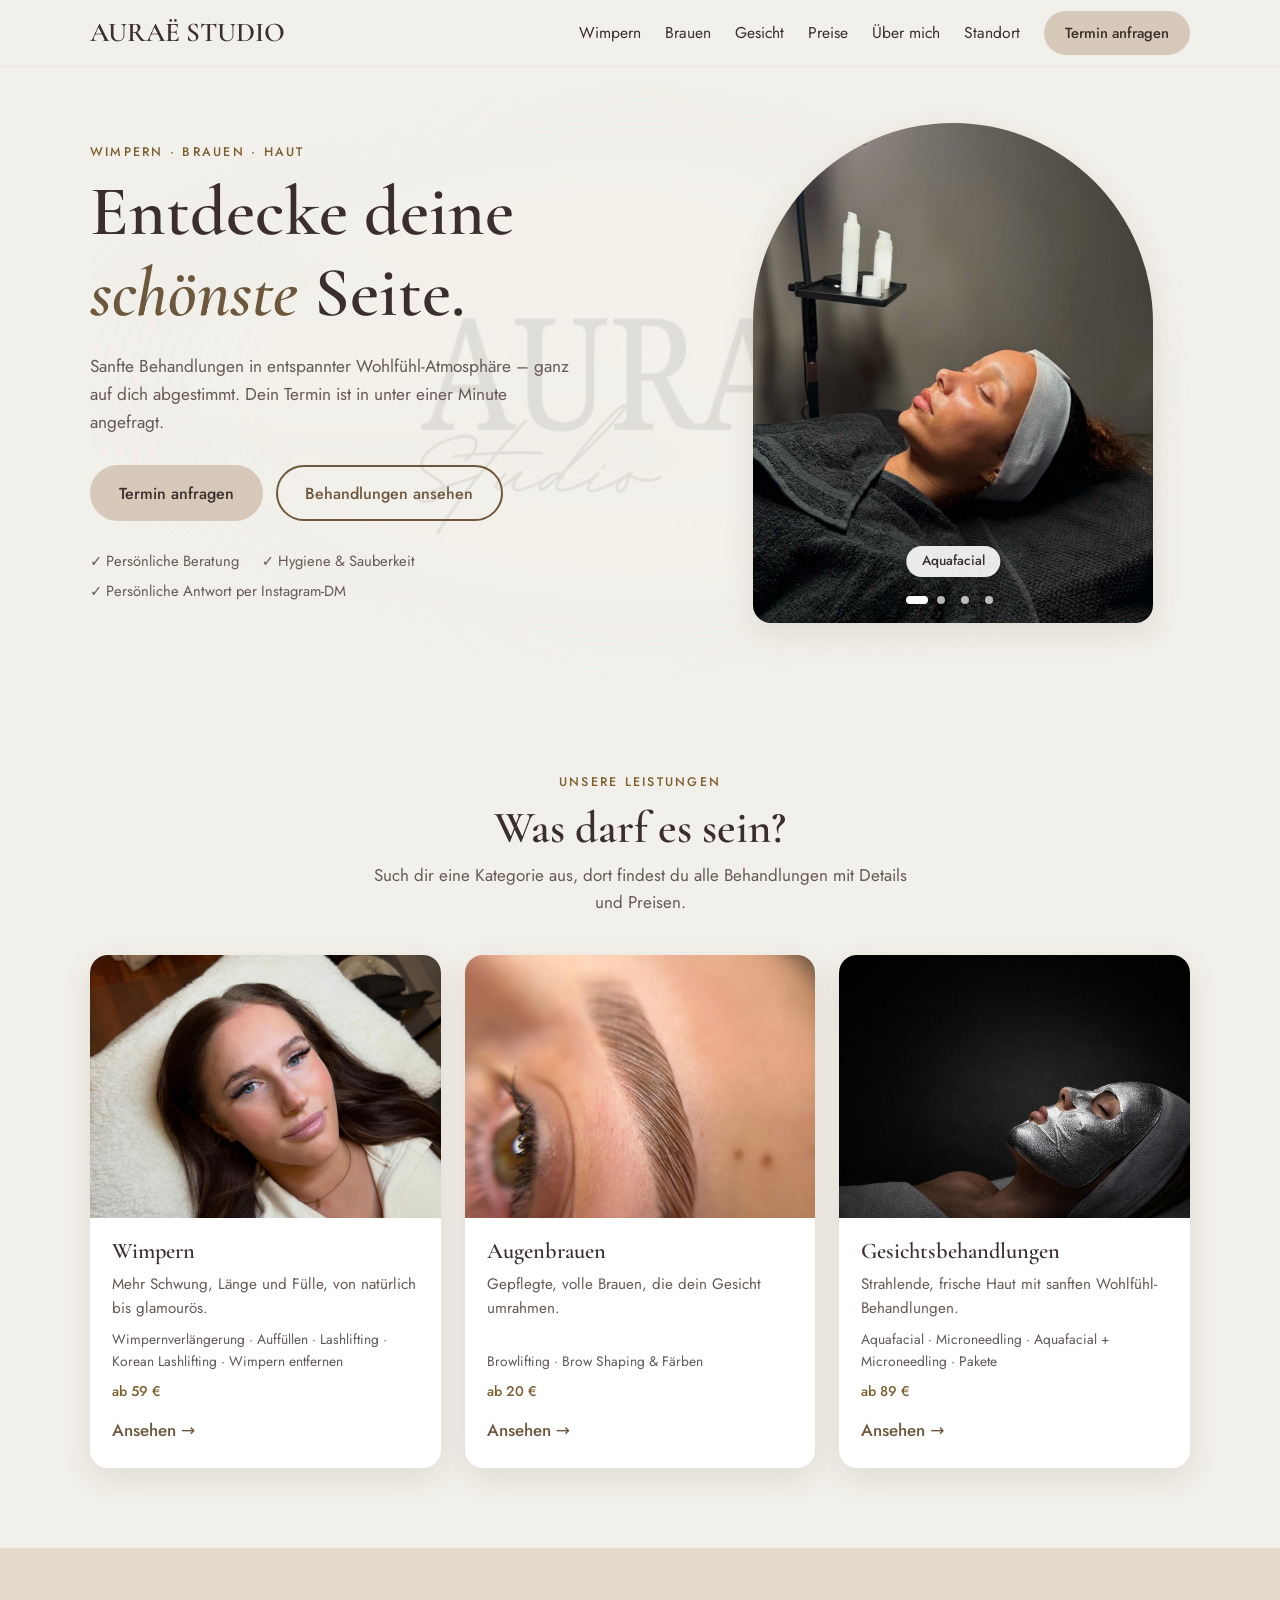
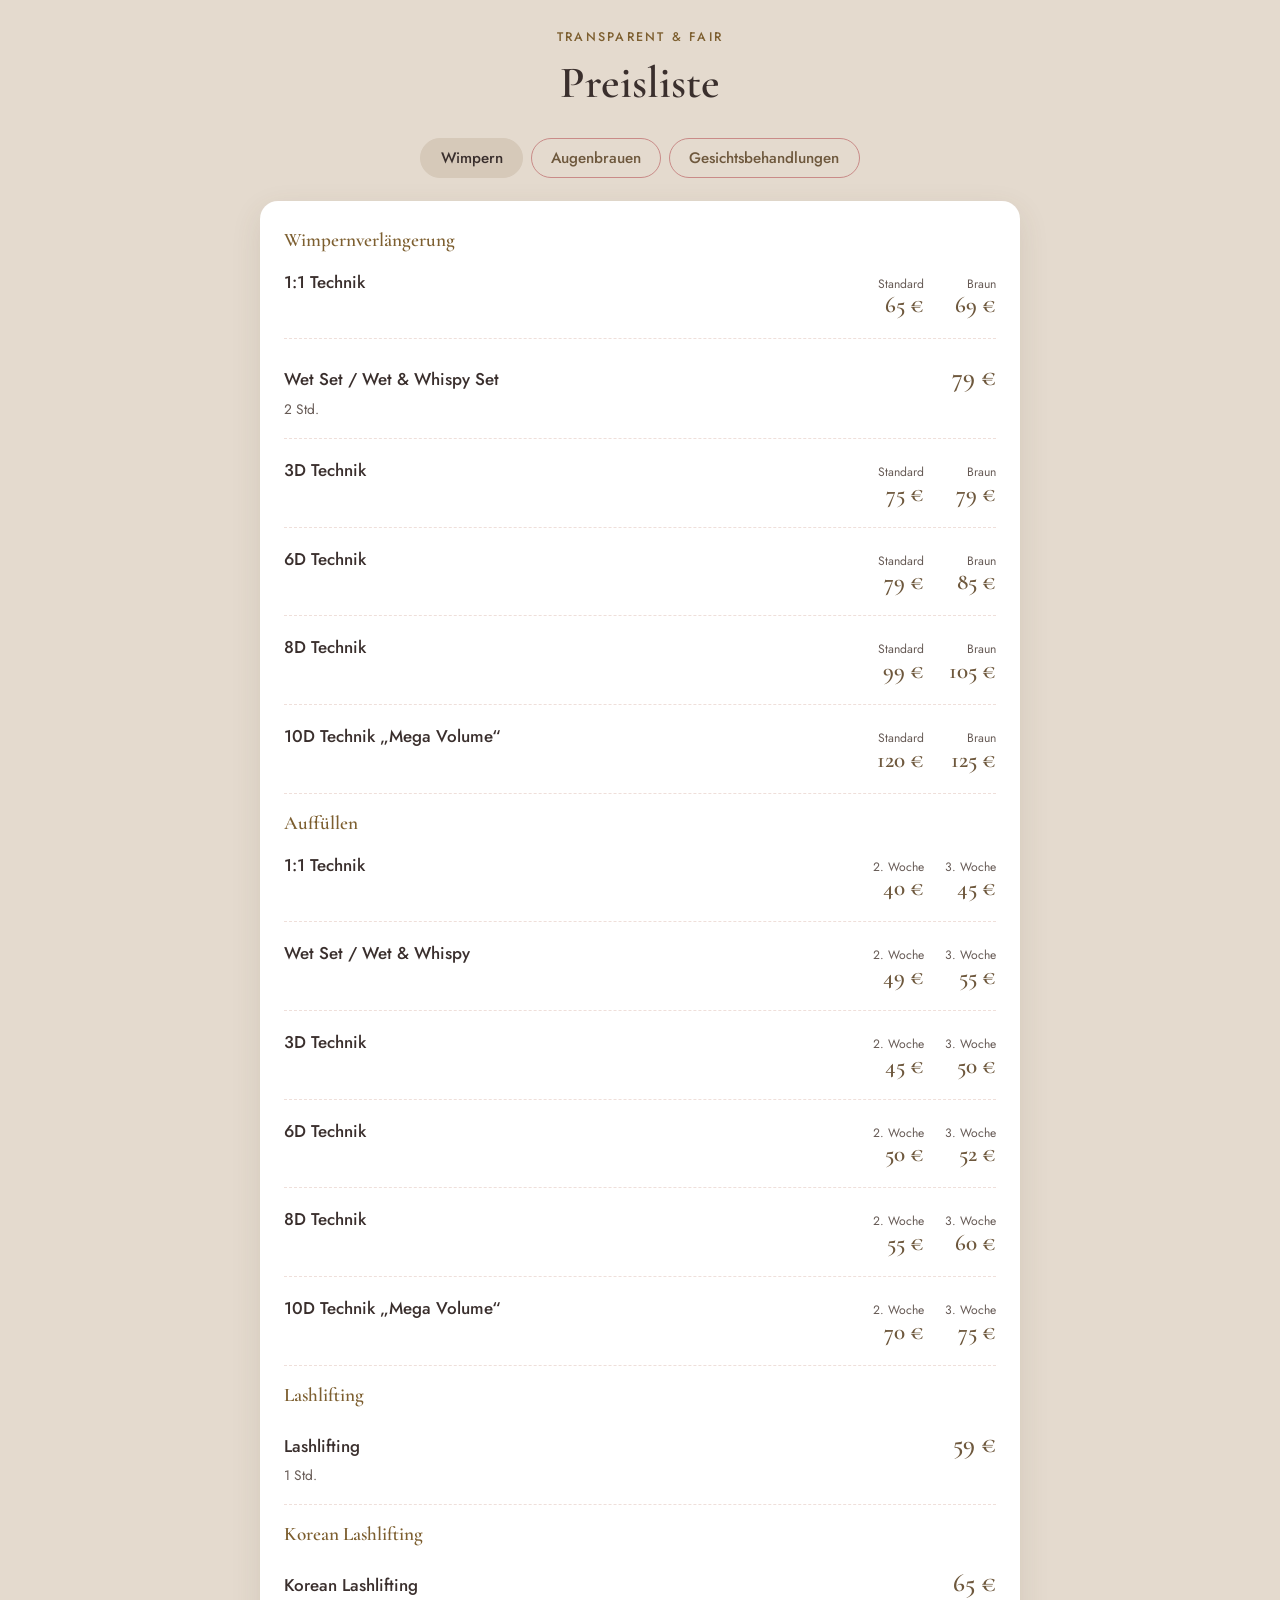
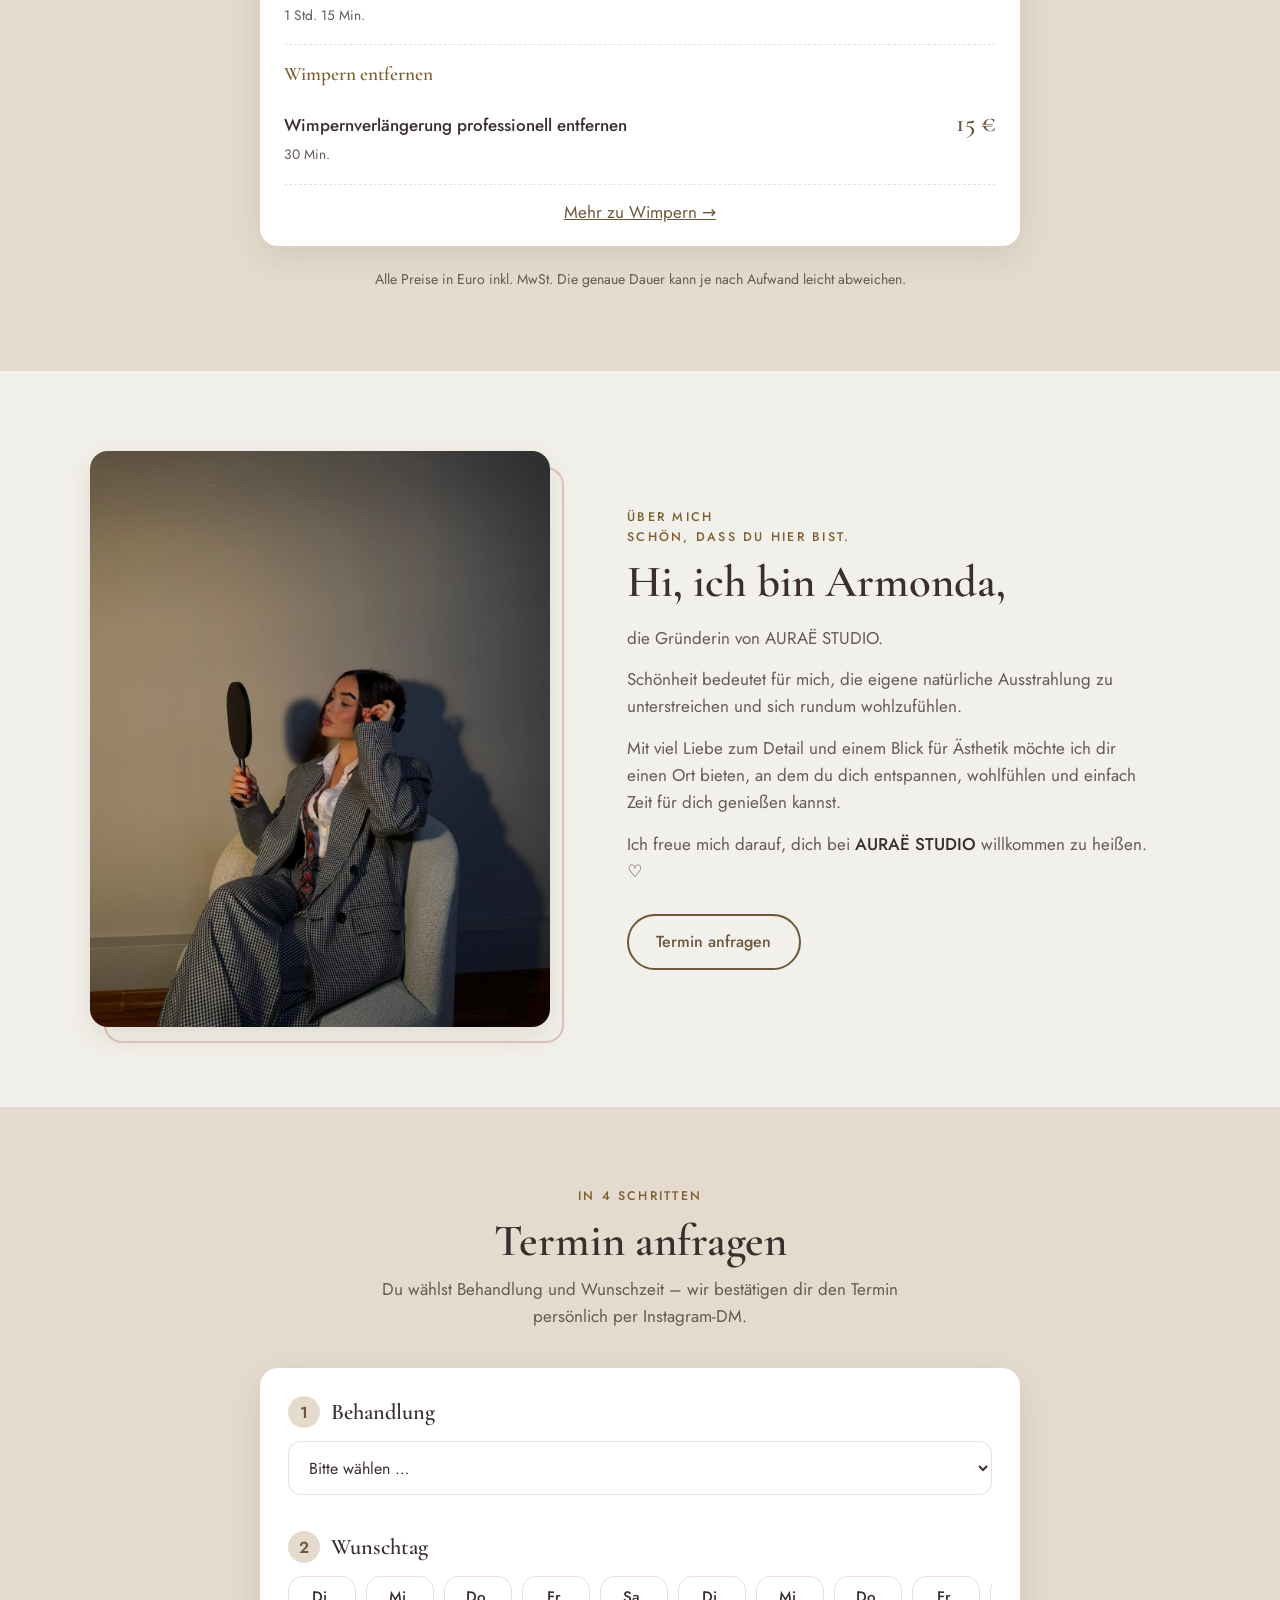
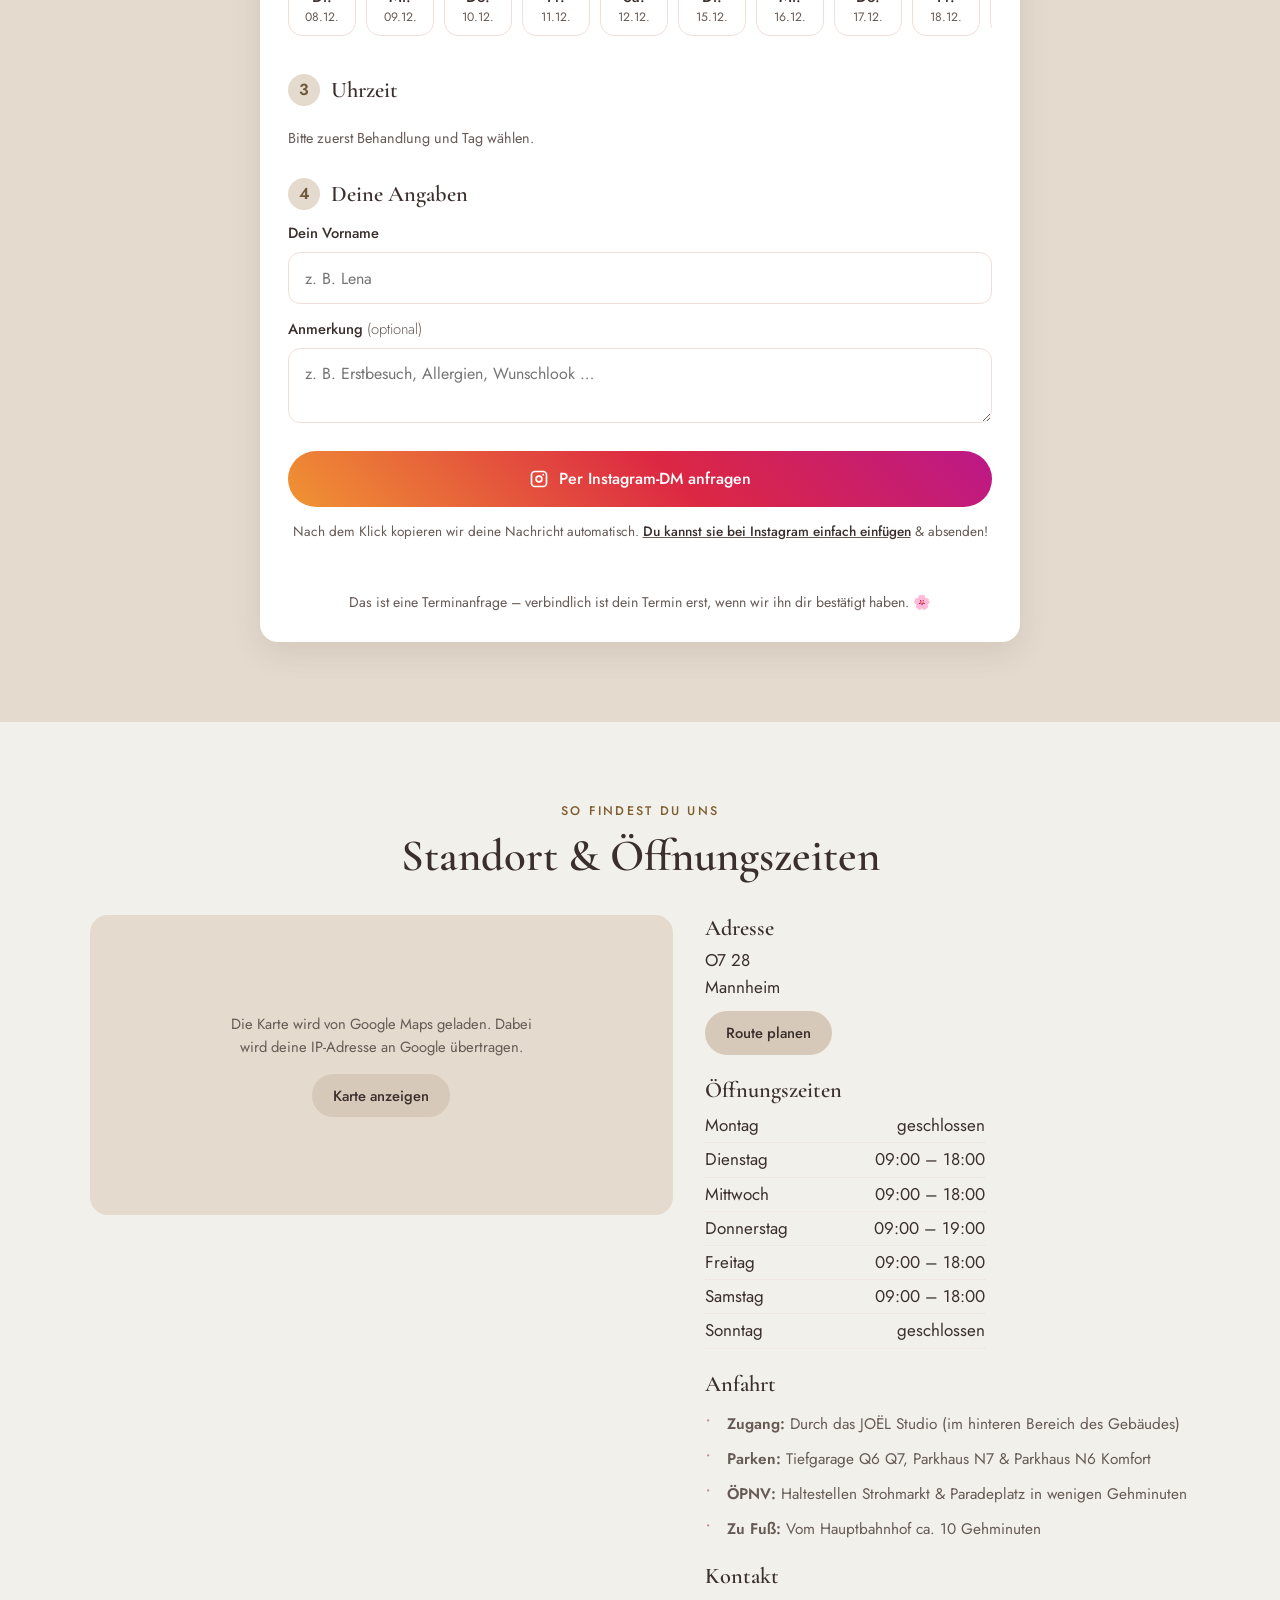
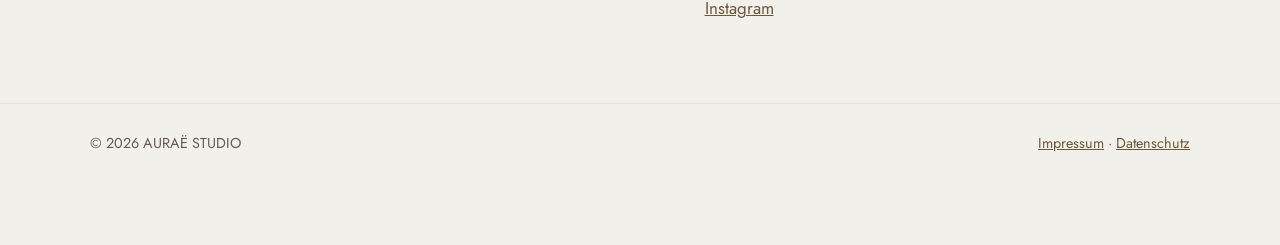
==== commit bf170da1: "fixes von datenschutz und impressum und rechtlichem" ====
--- a/index.html
+++ b/index.html
@@ -1,298 +1,187 @@
 <!DOCTYPE html>
 <html lang="de">
-  <head>
-    <meta charset="UTF-8" />
-    <meta name="viewport" content="width=device-width, initial-scale=1" />
-    <title>AURAË STUDIO – Wimpern, Brauen & Gesichtsbehandlungen</title>
-    <meta
-      name="description"
-      content="Wimpernverlängerung, Lashlifting, Korean Lashlifting, Browlifting, Microneedling und Aquafacial. Termin ganz einfach per Instagram-DM anfragen."
-    />
-    <link rel="preconnect" href="https://fonts.googleapis.com" />
-    <link rel="preconnect" href="https://fonts.gstatic.com" crossorigin />
-    <link
-      href="https://fonts.googleapis.com/css2?family=Cormorant+Garamond:ital,wght@0,500;0,600;1,500&family=Jost:wght@300;400;500;600&display=swap"
-      rel="stylesheet"
-    />
-    <link rel="stylesheet" href="style.css" />
-    <link rel="stylesheet" href="pages.css" />
-  </head>
-  <body>
-    <div id="site-header"></div>
+<head>
+  <meta charset="UTF-8" />
+  <meta name="viewport" content="width=device-width, initial-scale=1" />
+  <title>AURAË STUDIO – Wimpern, Brauen & Gesichtsbehandlungen</title>
+  <meta name="description" content="Wimpernverlängerung, Lashlifting, Korean Lashlifting, Browlifting, Microneedling und Aquafacial. Termin ganz einfach per Instagram-DM anfragen." />
+  <link rel="stylesheet" href="style.css" />
+  <link rel="stylesheet" href="pages.css" />
+</head>
+<body>
 
-    <main>
-      <!-- ============ HERO ============ -->
-      <section class="hero">
-        <!-- Logo im Hintergrund (dekorativ) -->
-        <div class="hero__bg" aria-hidden="true">
-          <img src="bilder/9f36e7a3-2c84-438d-8a51-423032779e10.jpg" alt="" />
+  <div id="site-header"></div>
+
+  <main>
+
+    <!-- ============ HERO ============ -->
+    <section class="hero">
+      <!-- Logo im Hintergrund (dekorativ) -->
+      <div class="hero__bg" aria-hidden="true">
+        <img src="bilder/9f36e7a3-2c84-438d-8a51-423032779e10.jpg" alt="" />
+      </div>
+
+      <div class="container hero__inner">
+        <div class="hero__text">
+          <p class="eyebrow">Wimpern · Brauen · Haut</p>
+          <h1>Entdecke deine <em>schönste</em> Seite.</h1>
+          <p class="hero__lead">Sanfte Behandlungen in entspannter Wohlfühl-Atmosphäre – ganz auf dich abgestimmt. Dein Termin ist in unter einer Minute angefragt.</p>
+          <div class="hero__actions">
+            <a href="#termin" class="btn">Termin anfragen</a>
+            <a href="#behandlungen" class="btn btn--ghost">Behandlungen ansehen</a>
+          </div>
+          <ul class="hero__facts">
+            <li>✓ Persönliche Beratung</li>
+            <li>✓ Hygiene &amp; Sauberkeit</li>
+            <li>✓ Persönliche Antwort per Instagram-DM</li>
+          </ul>
         </div>
+        <!-- Bilder-Slider vorne (Bilder stehen in data.js unter HERO_SLIDES) -->
+        <div class="hero__img slider" id="heroSlider" role="region" aria-roledescription="Karussell" aria-label="Beispiele unserer Arbeit">
+          <div class="slider__track" tabindex="0"></div>
+          <button type="button" class="slider__btn slider__btn--prev" aria-label="Vorheriges Bild">‹</button>
+          <button type="button" class="slider__btn slider__btn--next" aria-label="Nächstes Bild">›</button>
+          <div class="slider__dots"></div>
+        </div>
+      </div>
+    </section>
 
-        <div class="container hero__inner">
-          <div class="hero__text">
-            <p class="eyebrow">Wimpern · Brauen · Haut</p>
-            <h1>Entdecke deine <em>schönste</em> Seite.</h1>
-            <p class="hero__lead">
-              Sanfte Behandlungen in entspannter Wohlfühl-Atmosphäre – ganz auf
-              dich abgestimmt. Dein Termin ist in unter einer Minute angefragt.
+    <!-- ============ BEHANDLUNGEN (Oberkategorien) ============ -->
+    <section class="section" id="behandlungen">
+      <div class="container">
+        <p class="eyebrow center">Unsere Leistungen</p>
+        <h2 class="center">Was darf es sein?</h2>
+        <p class="section__lead center">Such dir eine Kategorie aus, dort findest du alle Behandlungen mit Details und Preisen.</p>
+        <div class="cards" id="categoryCards"></div>
+      </div>
+    </section>
+
+    <!-- ============ PREISE ============ -->
+    <section class="section section--tint" id="preise">
+      <div class="container container--narrow">
+        <p class="eyebrow center">Transparent &amp; fair</p>
+        <h2 class="center">Preisliste</h2>
+        <div class="tabs" id="priceTabs" role="tablist" aria-label="Preiskategorien"></div>
+        <div class="price" id="priceList"></div>
+        <p class="note center">Alle Preise in Euro inkl. MwSt. Die genaue Dauer kann je nach Aufwand leicht abweichen.</p>
+      </div>
+    </section>
+
+    <!-- ============ ÜBER MICH ============
+         Text und Foto einfach ersetzen. Foto: Datei in den Ordner "bilder" legen
+         und bei src den Pfad ändern, z. B. src="bilder/ueber-mich.jpg" -->
+    <section class="section" id="ueber-mich">
+      <div class="container about">
+        <div class="about__media">
+          <img src="bilder/über-mich.jpg" alt="Foto von [Name]" loading="lazy" />
+        </div>
+        <div class="about__text">
+          <p class="eyebrow">Über mich <br />Schön, dass du hier bist.</p>
+          <h2>Hi, ich bin Armonda,</h2>
+          <p>die Gründerin von AURAË STUDIO.</p>
+          <p>Schönheit bedeutet für mich, die eigene natürliche Ausstrahlung zu unterstreichen und sich rundum wohlzufühlen.</p>
+          <p>Mit viel Liebe zum Detail und einem Blick für Ästhetik möchte ich dir einen Ort bieten, an dem du dich entspannen, wohlfühlen und einfach Zeit für dich genießen kannst.</p>
+          <p>Ich freue mich darauf, dich bei <strong>AURAË STUDIO</strong> willkommen zu heißen. <strong>♡</strong></p>
+          <a href="#termin" class="btn btn--ghost">Termin anfragen</a>
+        </div>
+      </div>
+    </section>
+
+    <!-- ============ TERMIN ============ -->
+    <section class="section section--tint" id="termin">
+      <div class="container container--narrow">
+        <p class="eyebrow center">In 4 Schritten</p>
+        <h2 class="center">Termin anfragen</h2>
+        <p class="section__lead center">Du wählst Behandlung und Wunschzeit – wir bestätigen dir den Termin persönlich per Instagram-DM.</p>
+
+        <form class="booking" id="bookingForm" novalidate>
+
+          <div class="step">
+            <h3><span class="step__num">1</span> Behandlung</h3>
+            <select id="serviceSelect" required aria-label="Behandlung wählen"></select>
+            <p class="hint" id="serviceInfo"></p>
+          </div>
+
+          <div class="step">
+            <h3><span class="step__num">2</span> Wunschtag</h3>
+            <div class="days" id="dayChips" role="radiogroup" aria-label="Tag wählen"></div>
+          </div>
+
+          <div class="step">
+            <h3><span class="step__num">3</span> Uhrzeit</h3>
+            <div class="slots" id="slotChips" role="radiogroup" aria-label="Uhrzeit wählen">
+              <p class="hint">Bitte zuerst Behandlung und Tag wählen.</p>
+            </div>
+          </div>
+
+          <div class="step">
+            <h3><span class="step__num">4</span> Deine Angaben</h3>
+            <div class="fields">
+              <label><span>Dein Vorname</span>
+                <input type="text" id="name" placeholder="z. B. Lena" autocomplete="given-name" required />
+              </label>
+              <label><span>Anmerkung <span class="opt">(optional)</span></span>
+                <textarea id="note" rows="2" placeholder="z. B. Erstbesuch, Allergien, Wunschlook …"></textarea>
+              </label>
+            </div>
+          </div>
+
+          <div class="summary" id="summary" hidden></div>
+
+          <div class="send">
+            <button type="button" class="btn btn--wa" id="sendWA">
+              <svg viewBox="0 0 24 24" width="20" height="20" aria-hidden="true"><path fill="currentColor" d="M12 2a10 10 0 0 0-8.6 15.1L2 22l5-1.3A10 10 0 1 0 12 2Zm0 18.2a8.2 8.2 0 0 1-4.2-1.2l-.3-.2-3 .8.8-2.9-.2-.3A8.2 8.2 0 1 1 12 20.200Zm4.500-6.100c-.2-.1-1.500-.7-1.700-.8-.2-.1-.4-.1-.6.100l-.8 1c-.1.200-.3.200-.5.100a6.700 6.700 0 0 1-3.300-2.900c-.2-.4.200-.4.700-1.300.1-.2 0-.3 0-.5l-.8-1.800c-.2-.5-.4-.4-.6-.4h-.5a1 1 0 0 0-.7.300 3 3 0 0 0-.9 2.200 5.300 5.300 0 0 0 1.100 2.800 12 12 0 0 0 4.600 4c1.700.7 2.400.8 3.200.7.500-.1 1.500-.6 1.700-1.200.2-.6.200-1.100.2-1.200-.1-.1-.3-.2-.5-.3Z"/></svg>
+              Per WhatsApp anfragen
+            </button>
+            <button type="button" class="btn btn--ig" id="sendIG">
+              <svg viewBox="0 0 24 24" width="20" height="20" aria-hidden="true"><path fill="currentColor" d="M7 2h10a5 5 0 0 1 5 5v10a5 5 0 0 1-5 5H7a5 5 0 0 1-5-5V7a5 5 0 0 1 5-5Zm0 2a3 3 0 0 0-3 3v10a3 3 0 0 0 3 3h10a3 3 0 0 0 3-3V7a3 3 0 0 0-3-3H7Zm5 3.500A4.500 4.500 0 1 1 7.500 12 4.500 4.500 0 0 1 12 7.500Zm0 2A2.500 2.500 0 1 0 14.500 12 2.500 2.500 0 0 0 12 9.500Zm5-3.800a1.100 1.100 0 1 1-1.100 1.100A1.100 1.100 0 0 1 17 5.700Z"/></svg>
+              Per Instagram-DM anfragen
+            </button>
+            <p class="send__tip">Nach dem Klick kopieren wir deine Nachricht automatisch. <u><strong>Du kannst sie bei Instagram einfach einfügen</strong></u> &amp; absenden!</p>
+          </div>
+          <p class="note center">Das ist eine Terminanfrage – verbindlich ist dein Termin erst, wenn wir ihn dir bestätigt haben. 🌸</p>
+        </form>
+      </div>
+    </section>
+
+    <!-- ============ STANDORT ============ -->
+    <section class="section" id="standort">
+      <div class="container">
+        <p class="eyebrow center">So findest du uns</p>
+        <h2 class="center">Standort &amp; Öffnungszeiten</h2>
+        <div class="location">
+          <div class="location__map">
+            <div class="map__ph" id="mapPh"><p>Die Karte wird von Google Maps geladen. Dabei wird deine IP-Adresse an Google übertragen.</p><button type="button" class="btn btn--small" id="mapLoad">Karte anzeigen</button></div>
+          </div>
+          <div class="location__info">
+            <h3>Adresse</h3>
+            <p id="addressText"></p>
+            <a class="btn btn--small" id="routeBtn" target="_blank" rel="noopener">Route planen</a>
+
+            <h3>Öffnungszeiten</h3>
+            <ul class="hours" id="hoursList"></ul>
+
+            <h3>Anfahrt</h3>
+            <ul class="tips" id="tipsList"></ul>
+
+            <h3>Kontakt</h3>
+            <p>
+              <a id="waLink" target="_blank" rel="noopener">WhatsApp</a><span id="contactSep"> · </span>
+              <a id="igLink" target="_blank" rel="noopener">Instagram</a>
             </p>
-            <div class="hero__actions">
-              <a href="#termin" class="btn">Termin anfragen</a>
-              <a href="#behandlungen" class="btn btn--ghost"
-                >Behandlungen ansehen</a
-              >
-            </div>
-            <ul class="hero__facts">
-              <li>✓ Persönliche Beratung</li>
-              <li>✓ Hygiene &amp; Sauberkeit</li>
-              <li>✓ Persönliche Antwort per Instagram-DM</li>
-            </ul>
-          </div>
-          <!-- Bilder-Slider vorne (Bilder stehen in data.js unter HERO_SLIDES) -->
-          <div
-            class="hero__img slider"
-            id="heroSlider"
-            role="region"
-            aria-roledescription="Karussell"
-            aria-label="Beispiele unserer Arbeit"
-          >
-            <div class="slider__track" tabindex="0"></div>
-            <button
-              type="button"
-              class="slider__btn slider__btn--prev"
-              aria-label="Vorheriges Bild"
-            >
-              ‹
-            </button>
-            <button
-              type="button"
-              class="slider__btn slider__btn--next"
-              aria-label="Nächstes Bild"
-            >
-              ›
-            </button>
-            <div class="slider__dots"></div>
           </div>
         </div>
-      </section>
+      </div>
+    </section>
 
-      <!-- ============ BEHANDLUNGEN (Oberkategorien) ============ -->
-      <section class="section" id="behandlungen">
-        <div class="container">
-          <p class="eyebrow center">Unsere Leistungen</p>
-          <h2 class="center">Was darf es sein?</h2>
-          <p class="section__lead center">
-            Such dir eine Kategorie aus, dort findest du alle Behandlungen mit
-            Details und Preisen.
-          </p>
-          <div class="cards" id="categoryCards"></div>
-        </div>
-      </section>
+  </main>
 
-      <!-- ============ PREISE ============ -->
-      <section class="section section--tint" id="preise">
-        <div class="container container--narrow">
-          <p class="eyebrow center">Transparent &amp; fair</p>
-          <h2 class="center">Preisliste</h2>
-          <div
-            class="tabs"
-            id="priceTabs"
-            role="tablist"
-            aria-label="Preiskategorien"
-          ></div>
-          <div class="price" id="priceList"></div>
-          <p class="note center">
-            Alle Preise in Euro inkl. MwSt. Die genaue Dauer kann je nach
-            Aufwand leicht abweichen.
-          </p>
-        </div>
-      </section>
+  <div id="site-footer"></div>
+  <div class="toast" id="toast" role="status" aria-live="polite"></div>
 
-      <!-- ============ ÜBER MICH ============
-         Text und Foto einfach ersetzen. Foto: Datei in den Ordner "bilder" legen
-         und bei src den Pfad ändern, z. B. src="bilder/ueber-mich.jpg" -->
-      <section class="section" id="ueber-mich">
-        <div class="container about">
-          <div class="about__media">
-            <img
-              src="bilder/über-mich.jpg"
-              alt="Foto von [Name]"
-              loading="lazy"
-            />
-          </div>
-          <div class="about__text">
-            <p class="eyebrow">Über mich <br />Schön, dass du hier bist.</p>
-            <h2>Hi, ich bin Armonda,</h2>
-            <p>die Gründerin von AURAË STUDIO.</p>
-            <p>Schönheit bedeutet für mich, die eigene natürliche Ausstrahlung zu unterstreichen und sich rundum wohlzufühlen. </p>
-            <p>Mit viel Liebe zum Detail und einem Blick für Ästhetik möchte ich dir einen Ort bieten, an dem du dich entspannen, wohlfühlen und einfach Zeit für dich genießen kannst.</p>
-            <p>Ich freue mich darauf, dich bei <strong>AURAË STUDIO</strong> willkommen zu heißen. <strong>♡</strong></p>
-            <a href="#termin" class="btn btn--ghost">Termin anfragen</a>
-          </div>
-        </div>
-      </section>
-
-      <!-- ============ TERMIN ============ -->
-      <section class="section section--tint" id="termin">
-        <div class="container container--narrow">
-          <p class="eyebrow center">In 4 Schritten</p>
-          <h2 class="center">Termin anfragen</h2>
-          <p class="section__lead center">
-            Du wählst Behandlung und Wunschzeit – wir bestätigen dir den Termin
-            persönlich per Instagram-DM.
-          </p>
-
-          <form class="booking" id="bookingForm" novalidate>
-            <div class="step">
-              <h3><span class="step__num">1</span> Behandlung</h3>
-              <select
-                id="serviceSelect"
-                required
-                aria-label="Behandlung wählen"
-              ></select>
-              <p class="hint" id="serviceInfo"></p>
-            </div>
-
-            <div class="step">
-              <h3><span class="step__num">2</span> Wunschtag</h3>
-              <div
-                class="days"
-                id="dayChips"
-                role="radiogroup"
-                aria-label="Tag wählen"
-              ></div>
-            </div>
-
-            <div class="step">
-              <h3><span class="step__num">3</span> Uhrzeit</h3>
-              <div
-                class="slots"
-                id="slotChips"
-                role="radiogroup"
-                aria-label="Uhrzeit wählen"
-              >
-                <p class="hint">Bitte zuerst Behandlung und Tag wählen.</p>
-              </div>
-            </div>
-
-            <div class="step">
-              <h3><span class="step__num">4</span> Deine Angaben</h3>
-              <div class="fields">
-                <label
-                  ><span>Dein Vorname</span>
-                  <input
-                    type="text"
-                    id="name"
-                    placeholder="z. B. Lena"
-                    autocomplete="given-name"
-                    required
-                  />
-                </label>
-                <label
-                  ><span>Anmerkung <span class="opt">(optional)</span></span>
-                  <textarea
-                    id="note"
-                    rows="2"
-                    placeholder="z. B. Erstbesuch, Allergien, Wunschlook …"
-                  ></textarea>
-                </label>
-              </div>
-            </div>
-
-            <div class="summary" id="summary" hidden></div>
-
-            <div class="send">
-              <button type="button" class="btn btn--wa" id="sendWA">
-                <svg
-                  viewBox="0 0 24 24"
-                  width="20"
-                  height="20"
-                  aria-hidden="true"
-                >
-                  <path
-                    fill="currentColor"
-                    d="M12 2a10 10 0 0 0-8.6 15.1L2 22l5-1.3A10 10 0 1 0 12 2Zm0 18.2a8.2 8.2 0 0 1-4.2-1.2l-.3-.2-3 .8.8-2.9-.2-.3A8.2 8.2 0 1 1 12 20.200Zm4.500-6.100c-.2-.1-1.500-.7-1.700-.8-.2-.1-.4-.1-.6.100l-.8 1c-.1.200-.3.200-.5.100a6.700 6.700 0 0 1-3.300-2.900c-.2-.4.200-.4.700-1.300.1-.2 0-.3 0-.5l-.8-1.800c-.2-.5-.4-.4-.6-.4h-.5a1 1 0 0 0-.7.300 3 3 0 0 0-.9 2.200 5.300 5.300 0 0 0 1.100 2.800 12 12 0 0 0 4.600 4c1.700.7 2.400.8 3.200.7.500-.1 1.500-.6 1.700-1.200.2-.6.200-1.100.2-1.200-.1-.1-.3-.2-.5-.3Z"
-                  />
-                </svg>
-                Per WhatsApp anfragen
-              </button>
-              <button type="button" class="btn btn--ig" id="sendIG">
-                <svg
-                  viewBox="0 0 24 24"
-                  width="20"
-                  height="20"
-                  aria-hidden="true"
-                >
-                  <path
-                    fill="currentColor"
-                    d="M7 2h10a5 5 0 0 1 5 5v10a5 5 0 0 1-5 5H7a5 5 0 0 1-5-5V7a5 5 0 0 1 5-5Zm0 2a3 3 0 0 0-3 3v10a3 3 0 0 0 3 3h10a3 3 0 0 0 3-3V7a3 3 0 0 0-3-3H7Zm5 3.500A4.500 4.500 0 1 1 7.500 12 4.500 4.500 0 0 1 12 7.500Zm0 2A2.500 2.500 0 1 0 14.500 12 2.500 2.500 0 0 0 12 9.500Zm5-3.800a1.100 1.100 0 1 1-1.100 1.100A1.100 1.100 0 0 1 17 5.700Z"
-                  />
-                </svg>
-                Per Instagram-DM anfragen
-              </button>
-            </div>
-            <p class="hint center" style="margin-top: 10px; font-size: 0.85rem">
-              Nach dem Klick kopieren wir
-              deine Nachricht automatisch. <u><strong>Du kannst sie bei Instagram einfach
-              einfügen</strong></u> &amp; absenden!
-            </p>
-            <p class="note center">
-              Das ist eine Terminanfrage – verbindlich ist dein Termin erst,
-              wenn wir ihn dir bestätigt haben. 🌸
-            </p>
-          </form>
-        </div>
-      </section>
-
-      <!-- ============ STANDORT ============ -->
-      <section class="section" id="standort">
-        <div class="container">
-          <p class="eyebrow center">So findest du uns</p>
-          <h2 class="center">Standort &amp; Öffnungszeiten</h2>
-          <div class="location">
-            <div class="location__map">
-              <iframe
-                id="mapFrame"
-                title="Karte zum Studio"
-                loading="lazy"
-                referrerpolicy="no-referrer-when-downgrade"
-              ></iframe>
-            </div>
-            <div class="location__info">
-              <h3>Adresse</h3>
-              <p id="addressText"></p>
-              <a
-                class="btn btn--small"
-                id="routeBtn"
-                target="_blank"
-                rel="noopener"
-                >Route planen</a
-              >
-
-              <h3>Öffnungszeiten</h3>
-              <ul class="hours" id="hoursList"></ul>
-
-              <h3>Anfahrt</h3>
-              <ul class="tips" id="tipsList"></ul>
-
-              <h3>Kontakt</h3>
-              <p>
-                <a id="waLink" target="_blank" rel="noopener">WhatsApp</a
-                ><span id="contactSep"> · </span>
-                <a id="igLink" target="_blank" rel="noopener">Instagram</a>
-              </p>
-            </div>
-          </div>
-        </div>
-      </section>
-    </main>
-
-    <div id="site-footer"></div>
-    <div class="toast" id="toast" role="status" aria-live="polite"></div>
-
-    <script src="data.js"></script>
-    <script src="common.js"></script>
-    <script src="script.js"></script>
-    <script src="slider.js"></script>
-  </body>
+  <script src="data.js"></script>
+  <script src="common.js"></script>
+  <script src="script.js"></script>
+  <script src="slider.js"></script>
+</body>
 </html>
--- a/style.css
+++ b/style.css
@@ -1,839 +1,239 @@
+/* Lokale Schriften (kein Google-Server nötig) */
+@font-face{font-family:'Jost';font-style:normal;font-weight:300;font-display:swap;src:url(schriften/jost-latin-300-normal.woff2) format('woff2');}
+@font-face{font-family:'Jost';font-style:normal;font-weight:400;font-display:swap;src:url(schriften/jost-latin-400-normal.woff2) format('woff2');}
+@font-face{font-family:'Jost';font-style:normal;font-weight:500;font-display:swap;src:url(schriften/jost-latin-500-normal.woff2) format('woff2');}
+@font-face{font-family:'Jost';font-style:normal;font-weight:600;font-display:swap;src:url(schriften/jost-latin-600-normal.woff2) format('woff2');}
+@font-face{font-family:'Cormorant Garamond';font-style:normal;font-weight:500;font-display:swap;src:url(schriften/cormorant-garamond-latin-500-normal.woff2) format('woff2');}
+@font-face{font-family:'Cormorant Garamond';font-style:italic;font-weight:500;font-display:swap;src:url(schriften/cormorant-garamond-latin-500-italic.woff2) format('woff2');}
+@font-face{font-family:'Cormorant Garamond';font-style:normal;font-weight:600;font-display:swap;src:url(schriften/cormorant-garamond-latin-600-normal.woff2) format('woff2');}
+@font-face{font-family:'Cormorant Garamond';font-style:italic;font-weight:600;font-display:swap;src:url(schriften/cormorant-garamond-latin-600-italic.woff2) format('woff2');}
+
 /* ============ Farben & Basis (hier kannst du das Design anpassen) ============ */
 :root {
-  --bg: #fffaf8;
-  --tint: #f2f0ea;
+  --bg: #F2F0EA;
+  --tint: #E4DACE;
   --card: #ffffff;
   --text: #3a2f2d;
-  --muted: #8a7a76;
+  --muted: #665a55;
   --rose: #c98b88;
-  --sand: #d6c9b9;
-  --gold: #b8935a;
+  --sand: #D6c9b9;
+  --sand-ink: #6e583d;   /* dunkler Sandton für Text und Linien (Sand selbst ist zu hell für Schrift) */
+  --gold: #7d5f30;
   --line: #efdfda;
   --wa: #25a05a;
   --radius: 18px;
-  --shadow: 0 10px 30px rgba(169, 107, 105, 0.12);
+  --shadow: 0 10px 30px rgba(90, 70, 50, .12);
   --serif: "Cormorant Garamond", Georgia, serif;
   --sans: "Jost", system-ui, sans-serif;
 }
 
-* {
-  box-sizing: border-box;
-  margin: 0;
-  padding: 0;
-}
-html {
-  scroll-behavior: smooth;
-  scroll-padding-top: 76px;
-  -webkit-text-size-adjust: 100%;
-}
-body {
-  font-family: var(--sans);
-  background: var(--bg);
-  color: var(--text);
-  line-height: 1.6;
-  font-size: 17px;
-  -webkit-font-smoothing: antialiased;
-}
-img {
-  max-width: 100%;
-  display: block;
-}
-a {
-  color: var(--sand);
-}
-.container {
-  width: min(1100px, 100% - 40px);
-  margin-inline: auto;
-}
-.container--narrow {
-  width: min(760px, 100% - 40px);
-  margin-inline: auto;
-}
-.center {
-  text-align: center;
-}
-
-h1,
-h2,
-h3 {
-  font-family: var(--serif);
-  font-weight: 600;
-  line-height: 1.15;
-}
-h1 {
-  font-size: clamp(2.6rem, 7vw, 4.4rem);
-}
-h1 em {
-  color: var(--sand);
-  font-style: italic;
-}
-h2 {
-  font-size: clamp(2rem, 5vw, 2.8rem);
-  margin-bottom: 0.4rem;
-}
-h3 {
-  font-size: 1.4rem;
-}
-.eyebrow {
-  text-transform: uppercase;
-  letter-spacing: 0.18em;
-  font-size: 0.78rem;
-  color: var(--gold);
-  font-weight: 500;
-  margin-bottom: 0.6rem;
-}
-.section {
-  padding: 80px 0;
-}
-.section--tint {
-  background: var(--tint);
-}
-.section__lead {
-  color: var(--muted);
-  max-width: 560px;
-  margin: 0.5rem auto 2.4rem;
-}
-.note {
-  color: var(--muted);
-  font-size: 0.88rem;
-  margin-top: 1.4rem;
-}
-.hint {
-  color: var(--muted);
-  font-size: 0.9rem;
-  margin-top: 0.5rem;
-}
-.opt {
-  color: var(--muted);
-  font-weight: 300;
-}
+* { box-sizing: border-box; margin: 0; padding: 0; }
+html { scroll-behavior: smooth; scroll-padding-top: 76px; -webkit-text-size-adjust: 100%; }
+body { font-family: var(--sans); background: var(--bg); color: var(--text); line-height: 1.6; font-size: 17px; -webkit-font-smoothing: antialiased; }
+img { max-width: 100%; display: block; }
+a { color: var(--sand-ink); }
+.container { width: min(1100px, 100% - 40px); margin-inline: auto; }
+.container--narrow { width: min(760px, 100% - 40px); margin-inline: auto; }
+.center { text-align: center; }
+
+h1, h2, h3 { font-family: var(--serif); font-weight: 600; line-height: 1.15; }
+h1 { font-size: clamp(2.6rem, 7vw, 4.4rem); }
+h1 em { color: var(--sand-ink); font-style: italic; }
+h2 { font-size: clamp(2rem, 5vw, 2.8rem); margin-bottom: .4rem; }
+h3 { font-size: 1.4rem; }
+.eyebrow { text-transform: uppercase; letter-spacing: .18em; font-size: .78rem; color: var(--gold); font-weight: 500; margin-bottom: .6rem; }
+.section { padding: 80px 0; }
+.section--tint { background: var(--tint); }
+.section__lead { color: var(--muted); max-width: 560px; margin: .5rem auto 2.4rem; }
+.note { color: var(--muted); font-size: .88rem; margin-top: 1.4rem; }
+.hint { color: var(--muted); font-size: .9rem; margin-top: .5rem; }
+.opt { color: var(--muted); font-weight: 300; }
 
 /* ============ Buttons ============ */
 .btn {
-  display: inline-flex;
-  align-items: center;
-  justify-content: center;
-  gap: 0.6rem;
-  background: var(--sand);
-  color: #000000;
-  text-decoration: none;
-  border: 2px solid var(--sand);
-  padding: 0.9rem 1.7rem;
-  border-radius: 999px;
-  font: 500 1rem var(--sans);
-  cursor: pointer;
-  transition: transform 0.15s, background 0.2s, box-shadow 0.2s;
-}
-.btn:hover {
-  transform: translateY(-2px);
-  box-shadow: var(--shadow);
-}
-.btn--small {
-  padding: 0.55rem 1.2rem;
-  font-size: 0.92rem;
-}
-.btn--ghost {
-  background: transparent;
-  color: var(--text);
-}
-.btn--wa {
-  background: var(--wa);
-  border-color: var(--wa);
-}
-.btn--ig {
-  background: linear-gradient(45deg, #f09433, #dc2743 55%, #bc1888) border-box;
-  border-color: transparent;
-}
-.btn:disabled {
-  opacity: 0.5;
-  cursor: not-allowed;
-  transform: none;
-  box-shadow: none;
-}
+  display: inline-flex; align-items: center; justify-content: center; gap: .6rem;
+  background: var(--sand); color: var(--text); text-decoration: none; border: 2px solid var(--sand);
+  padding: .9rem 1.7rem; border-radius: 999px; font: 500 1rem var(--sans); cursor: pointer;
+  transition: transform .15s, background .2s, box-shadow .2s;
+}
+.btn:hover { transform: translateY(-2px); box-shadow: var(--shadow); }
+.btn--small { padding: .55rem 1.2rem; font-size: .92rem; }
+.btn--ghost { background: transparent; color: var(--sand-ink); border-color: var(--sand-ink); }
+.btn--wa { background: var(--wa); border-color: var(--wa); color: #fff; }
+.btn--ig { background: linear-gradient(45deg, #f09433, #dc2743 55%, #bc1888) border-box; border-color: transparent; color: #fff; }
+.btn:disabled { opacity: .5; cursor: not-allowed; transform: none; box-shadow: none; }
 
 /* ============ Navigation ============ */
-.nav {
-  position: sticky;
-  top: 0;
-  z-index: 50;
-  background: rgba(255, 250, 248, 0.92);
-  backdrop-filter: blur(10px);
-  border-bottom: 1px solid var(--line);
-}
-.nav__inner {
-  display: flex;
-  align-items: center;
-  justify-content: space-between;
-  height: 66px;
-}
-.nav__logo {
-  font-family: var(--serif);
-  font-size: 1.7rem;
-  font-weight: 600;
-  text-decoration: none;
-  color: var(--text);
-}
-.nav__links {
-  display: flex;
-  align-items: center;
-  gap: 1.8rem;
-}
-.nav__links a:not(.btn) {
-  color: var(--text);
-  text-decoration: none;
-  font-size: 0.98rem;
-}
-.nav__links a:not(.btn):hover {
-  color: var(--sand);
-}
-.nav__cta {
-  color: #fff !important;
-}
-.nav__burger {
-  display: none;
-  background: none;
-  border: 0;
-  width: 44px;
-  height: 44px;
-  cursor: pointer;
-  flex-direction: column;
-  justify-content: center;
-  gap: 6px;
-  align-items: center;
-}
-.nav__burger span {
-  width: 24px;
-  height: 2px;
-  background: var(--text);
-  transition: 0.25s;
-}
-.nav__burger[aria-expanded="true"] span:nth-child(1) {
-  transform: translateY(8px) rotate(45deg);
-}
-.nav__burger[aria-expanded="true"] span:nth-child(2) {
-  opacity: 0;
-}
-.nav__burger[aria-expanded="true"] span:nth-child(3) {
-  transform: translateY(-8px) rotate(-45deg);
-}
+.nav { position: sticky; top: 0; z-index: 50; background: rgba(242, 240, 234, .92); backdrop-filter: blur(10px); border-bottom: 1px solid var(--line); }
+.nav__inner { display: flex; align-items: center; justify-content: space-between; height: 66px; }
+.nav__logo { font-family: var(--serif); font-size: 1.7rem; font-weight: 600; text-decoration: none; color: var(--text); }
+.nav__links { display: flex; align-items: center; gap: 1.8rem; }
+.nav__links a:not(.btn) { color: var(--text); text-decoration: none; font-size: .98rem; }
+.nav__links a:not(.btn):hover { color: var(--sand-ink); }
+.nav__cta { color: var(--text) !important; }
+.nav__burger { display: none; background: none; border: 0; width: 44px; height: 44px; cursor: pointer; flex-direction: column; justify-content: center; gap: 6px; align-items: center; }
+.nav__burger span { width: 24px; height: 2px; background: var(--text); transition: .25s; }
+.nav__burger[aria-expanded="true"] span:nth-child(1) { transform: translateY(8px) rotate(45deg); }
+.nav__burger[aria-expanded="true"] span:nth-child(2) { opacity: 0; }
+.nav__burger[aria-expanded="true"] span:nth-child(3) { transform: translateY(-8px) rotate(-45deg); }
 
 /* ============ Hero ============ */
-.hero {
-  position: relative;
-  overflow: hidden;
-  isolation: isolate;
-  padding: 56px 0 70px;
-  background: var(--bg);
-}
+.hero { position: relative; overflow: hidden; isolation: isolate; padding: 56px 0 70px; background: var(--bg); }
 
 /* 1. Logo als dezenter Hintergrund (liegt hinter allem, ist nicht klickbar) */
-.hero__bg {
-  position: absolute;
-  inset: 0;
-  z-index: -1;
-  pointer-events: none;
-}
+.hero__bg { position: absolute; inset: 0; z-index: -1; pointer-events: none; }
 .hero__bg img {
-  width: 100%;
-  height: 100%;
-  object-fit: contain; /* Logo wird nie abgeschnitten oder aufgezogen */
+  width: 100%; height: 100%;
+  object-fit: contain;            /* Logo wird nie abgeschnitten oder aufgezogen */
   object-position: center;
-  opacity: 0.08; /* Stärke des Logos: 0.05 (kaum sichtbar) bis 0.15 (deutlich) */
-  mix-blend-mode: multiply; /* weißer JPG-Hintergrund wird "durchsichtig" */
+  opacity: .08;                   /* Stärke des Logos: 0.05 (kaum sichtbar) bis 0.15 (deutlich) */
+  mix-blend-mode: multiply;       /* weißer JPG-Hintergrund wird "durchsichtig" */
   -webkit-mask-image: radial-gradient(closest-side, #000 60%, transparent 100%);
-  mask-image: radial-gradient(
-    closest-side,
-    #000 60%,
-    transparent 100%
-  ); /* weicher Rand */
+          mask-image: radial-gradient(closest-side, #000 60%, transparent 100%); /* weicher Rand */
 }
 
 /* 2. Layout: Text links, Logo-Karte rechts */
-.hero__inner {
-  position: relative;
-  display: grid;
-  grid-template-columns: minmax(0, 1.1fr) minmax(0, 0.9fr);
-  gap: 48px;
-  align-items: center;
-}
-.hero__lead {
-  margin: 1.2rem 0 1.8rem;
-  color: var(--muted);
-  max-width: 480px;
-  font-size: 1.08rem;
-}
-.hero__actions {
-  display: flex;
-  gap: 0.8rem;
-  flex-wrap: wrap;
-}
-.hero__facts {
-  list-style: none;
-  display: flex;
-  flex-wrap: wrap;
-  gap: 0.4rem 1.4rem;
-  margin-top: 1.8rem;
-  font-size: 0.92rem;
-  color: var(--muted);
-}
+.hero__inner { position: relative; display: grid; grid-template-columns: minmax(0, 1.1fr) minmax(0, .9fr); gap: 48px; align-items: center; }
+.hero__lead { margin: 1.2rem 0 1.8rem; color: var(--muted); max-width: 480px; font-size: 1.08rem; }
+.hero__actions { display: flex; gap: .8rem; flex-wrap: wrap; }
+.hero__facts { list-style: none; display: flex; flex-wrap: wrap; gap: .4rem 1.4rem; margin-top: 1.8rem; font-size: .92rem; color: var(--muted); }
 
 /* 3. Bilder-Slider vorne rechts (Bogenform) */
 .hero__img {
-  position: relative;
-  isolation: isolate;
-  overflow: hidden;
-  justify-self: center;
-  width: min(100%, 400px);
-  aspect-ratio: 4 / 5;
-  background: var(--tint);
-  box-shadow: var(--shadow);
+  position: relative; isolation: isolate; overflow: hidden;
+  justify-self: center; width: min(100%, 400px); aspect-ratio: 4 / 5;
+  background: var(--tint); box-shadow: var(--shadow);
   border-radius: 200px 200px var(--radius) var(--radius);
 }
 .slider__track {
-  display: flex;
-  height: 100%;
-  overflow-x: auto;
-  overflow-y: hidden;
-  scroll-snap-type: x mandatory;
-  overscroll-behavior-x: contain;
-  scrollbar-width: none;
-  -webkit-overflow-scrolling: touch;
-  cursor: grab;
-}
-.slider__track::-webkit-scrollbar {
-  display: none;
-}
-.slider__track.is-dragging {
-  scroll-snap-type: none;
-  cursor: grabbing;
-  user-select: none;
-}
-.slider__track:focus-visible {
-  outline: 3px solid var(--rose);
-  outline-offset: -3px;
-}
-.slider__slide {
-  position: relative;
-  flex: 0 0 100%;
-  height: 100%;
-  margin: 0;
-  scroll-snap-align: center;
-  scroll-snap-stop: always;
-}
-.slider__slide img {
-  width: 100%;
-  height: 100%;
-  object-fit: cover;
-  display: block;
-  user-select: none;
-  -webkit-user-drag: none;
-}
+  display: flex; height: 100%; overflow-x: auto; overflow-y: hidden;
+  scroll-snap-type: x mandatory; overscroll-behavior-x: contain;
+  scrollbar-width: none; -webkit-overflow-scrolling: touch; cursor: grab;
+}
+.slider__track::-webkit-scrollbar { display: none; }
+.slider__track.is-dragging { scroll-snap-type: none; cursor: grabbing; user-select: none; }
+.slider__track:focus-visible { outline: 3px solid var(--rose); outline-offset: -3px; }
+.slider__slide { position: relative; flex: 0 0 100%; height: 100%; margin: 0; scroll-snap-align: center; scroll-snap-stop: always; }
+.slider__slide img { width: 100%; height: 100%; object-fit: cover; display: block; user-select: none; -webkit-user-drag: none; }
 .slider__cap {
-  position: absolute;
-  left: 50%;
-  bottom: 46px;
-  transform: translateX(-50%);
-  background: rgba(255, 255, 255, 0.9);
-  color: var(--text);
-  padding: 0.3rem 0.95rem;
-  border-radius: 999px;
-  font-size: 0.85rem;
-  font-weight: 500;
-  white-space: nowrap;
-  box-shadow: 0 2px 10px rgba(0, 0, 0, 0.12);
+  position: absolute; left: 50%; bottom: 46px; transform: translateX(-50%);
+  background: rgba(255, 255, 255, .9); color: var(--text); padding: .3rem .95rem; border-radius: 999px;
+  font-size: .85rem; font-weight: 500; white-space: nowrap; box-shadow: 0 2px 10px rgba(0, 0, 0, .12);
 }
 .slider__btn {
-  position: absolute;
-  top: 50%;
-  transform: translateY(-50%);
-  z-index: 2;
-  width: 40px;
-  height: 40px;
-  border: 0;
-  border-radius: 50%;
-  padding: 0 0 3px;
-  background: rgba(255, 255, 255, 0.9);
-  color: var(--sand);
-  font-size: 1.7rem;
-  line-height: 1;
-  cursor: pointer;
-  opacity: 0;
-  transition: opacity 0.2s;
-  box-shadow: 0 2px 10px rgba(0, 0, 0, 0.15);
-}
-.slider__btn--prev {
-  left: 10px;
-}
-.slider__btn--next {
-  right: 10px;
-}
-.hero__img:hover .slider__btn,
-.slider__btn:focus-visible {
-  opacity: 1;
-}
-.slider__dots {
-  position: absolute;
-  left: 0;
-  right: 0;
-  bottom: 12px;
-  z-index: 2;
-  display: flex;
-  justify-content: center;
-  gap: 2px;
-}
-.slider__dot {
-  width: 22px;
-  height: 22px;
-  border: 0;
-  background: none;
-  cursor: pointer;
-  display: grid;
-  place-items: center;
-  padding: 0;
-}
-.slider__dot::after {
-  content: "";
-  width: 8px;
-  height: 8px;
-  border-radius: 99px;
-  background: rgba(255, 255, 255, 0.7);
-  box-shadow: 0 0 4px rgba(0, 0, 0, 0.3);
-  transition: width 0.25s, background 0.25s;
-}
-.slider__dot[aria-current="true"]::after {
-  width: 22px;
-  background: #fff;
-}
-@media (hover: none) {
-  .slider__btn {
-    display: none;
-  }
-}
+  position: absolute; top: 50%; transform: translateY(-50%); z-index: 2;
+  width: 40px; height: 40px; border: 0; border-radius: 50%; padding: 0 0 3px;
+  background: rgba(255, 255, 255, .9); color: var(--sand-ink); font-size: 1.7rem; line-height: 1; cursor: pointer;
+  opacity: 0; transition: opacity .2s; box-shadow: 0 2px 10px rgba(0, 0, 0, .15);
+}
+.slider__btn--prev { left: 10px; }
+.slider__btn--next { right: 10px; }
+.hero__img:hover .slider__btn, .slider__btn:focus-visible { opacity: 1; }
+.slider__dots { position: absolute; left: 0; right: 0; bottom: 12px; z-index: 2; display: flex; justify-content: center; gap: 2px; }
+.slider__dot { width: 22px; height: 22px; border: 0; background: none; cursor: pointer; display: grid; place-items: center; padding: 0; }
+.slider__dot::after { content: ""; width: 8px; height: 8px; border-radius: 99px; background: rgba(255, 255, 255, .7); box-shadow: 0 0 4px rgba(0, 0, 0, .3); transition: width .25s, background .25s; }
+.slider__dot[aria-current="true"]::after { width: 22px; background: #fff; }
+@media (hover: none) { .slider__btn { display: none; } }
 
 /* ============ Behandlungs-Karten ============ */
-.cards {
-  display: grid;
-  grid-template-columns: repeat(auto-fit, minmax(250px, 1fr));
-  gap: 24px;
-}
-.card {
-  background: var(--card);
-  border-radius: var(--radius);
-  overflow: hidden;
-  box-shadow: var(--shadow);
-  display: flex;
-  flex-direction: column;
-  transition: transform 0.2s;
-}
-.card:hover {
-  transform: translateY(-4px);
-}
-.card img {
-  aspect-ratio: 4/3;
-  object-fit: cover;
-  width: 100%;
-}
-.card__body {
-  padding: 20px 22px 24px;
-  display: flex;
-  flex-direction: column;
-  gap: 0.5rem;
-  flex: 1;
-}
-.card__body p {
-  color: var(--muted);
-  font-size: 0.95rem;
-  flex: 1;
-}
-.card__meta {
-  font-size: 0.88rem;
-  color: var(--gold);
-  font-weight: 500;
-}
-.card .btn {
-  margin-top: 0.6rem;
-  align-self: flex-start;
-}
+.cards { display: grid; grid-template-columns: repeat(auto-fit, minmax(250px, 1fr)); gap: 24px; }
+.card { background: var(--card); border-radius: var(--radius); overflow: hidden; box-shadow: var(--shadow); display: flex; flex-direction: column; transition: transform .2s; }
+.card:hover { transform: translateY(-4px); }
+.card img { aspect-ratio: 4/3; object-fit: cover; width: 100%; }
+.card__body { padding: 20px 22px 24px; display: flex; flex-direction: column; gap: .5rem; flex: 1; }
+.card__body p { color: var(--muted); font-size: .95rem; flex: 1; }
+.card__meta { font-size: .88rem; color: var(--gold); font-weight: 500; }
+.card .btn { margin-top: .6rem; align-self: flex-start; }
 
 /* ============ Preisliste ============ */
-.tabs {
-  display: flex;
-  gap: 0.5rem;
-  flex-wrap: wrap;
-  justify-content: center;
-  margin: 1.8rem 0 1.4rem;
-}
-.tab {
-  background: transparent;
-  border: 1.5px solid var(--rose);
-  color: var(--sand);
-  padding: 0.5rem 1.2rem;
-  border-radius: 999px;
-  font: 500 0.95rem var(--sans);
-  cursor: pointer;
-}
-.tab[aria-selected="true"] {
-  background: var(--sand);
-  border-color: var(--sand);
-  color: #fff;
-}
-.price {
-  background: var(--card);
-  border-radius: var(--radius);
-  padding: 10px 24px;
-  box-shadow: var(--shadow);
-}
-.price__row {
-  display: grid;
-  grid-template-columns: minmax(0, 1fr) auto;
-  gap: 4px 16px;
-  padding: 18px 0;
-  border-bottom: 1px dashed var(--line);
-  align-items: baseline;
-}
-.price__row:last-child {
-  border-bottom: 0;
-}
-.price__name {
-  font-weight: 500;
-}
-.price__desc {
-  grid-column: 1;
-  color: var(--muted);
-  font-size: 0.88rem;
-}
-.price__dur {
-  color: var(--muted);
-  font-size: 0.86rem;
-}
-.price__amount {
-  font-family: var(--serif);
-  font-size: 1.6rem;
-  color: var(--sand);
-  font-weight: 600;
-  grid-row: 1 / span 2;
-  grid-column: 2;
-  text-align: right;
-}
+.tabs { display: flex; gap: .5rem; flex-wrap: wrap; justify-content: center; margin: 1.8rem 0 1.4rem; }
+.tab { background: transparent; border: 1.5px solid var(--rose); color: var(--sand-ink); padding: .5rem 1.2rem; border-radius: 999px; font: 500 .95rem var(--sans); cursor: pointer; }
+.tab[aria-selected="true"] { background: var(--sand); border-color: var(--sand); color: var(--text); }
+.price { background: var(--card); border-radius: var(--radius); padding: 10px 24px; box-shadow: var(--shadow); }
+.price__row { display: grid; grid-template-columns: minmax(0, 1fr) auto; gap: 4px 16px; padding: 18px 0; border-bottom: 1px dashed var(--line); align-items: baseline; }
+.price__row:last-child { border-bottom: 0; }
+.price__name { font-weight: 500; }
+.price__desc { grid-column: 1; color: var(--muted); font-size: .88rem; }
+.price__dur { color: var(--muted); font-size: .86rem; }
+.price__amount { font-family: var(--serif); font-size: 1.6rem; color: var(--sand-ink); font-weight: 600; grid-row: 1 / span 2; grid-column: 2; text-align: right; }
 
 /* ============ Buchung ============ */
-.booking {
-  background: var(--card);
-  border-radius: var(--radius);
-  box-shadow: var(--shadow);
-  padding: 28px;
-  display: grid;
-  grid-template-columns: minmax(0, 1fr);
-  gap: 28px;
-}
-.booking > * {
-  min-width: 0;
-}
-.step h3 {
-  display: flex;
-  align-items: center;
-  gap: 0.7rem;
-  margin-bottom: 0.8rem;
-}
-.step__num {
-  width: 32px;
-  height: 32px;
-  border-radius: 50%;
-  background: var(--tint);
-  color: var(--sand);
-  display: grid;
-  place-items: center;
-  font: 600 1rem var(--sans);
-}
-select,
-input[type="text"],
-textarea {
-  width: 100%;
-  padding: 0.85rem 1rem;
-  border: 1.5px solid var(--line);
-  border-radius: 12px;
-  font: 400 1rem var(--sans);
-  color: var(--text);
-  background: #fff;
-}
-select:focus,
-input:focus,
-textarea:focus {
-  outline: 2px solid var(--rose);
-  border-color: var(--rose);
-}
-.fields {
-  display: grid;
-  gap: 14px;
-}
-.fields label {
-  display: grid;
-  gap: 6px;
-  font-weight: 500;
-  font-size: 0.92rem;
-  min-width: 0;
-}
-textarea {
-  resize: vertical;
-}
-.days {
-  display: flex;
-  gap: 10px;
-  overflow-x: auto;
-  padding-bottom: 10px;
-  scroll-snap-type: x proximity;
-  min-width: 0;
-  max-width: 100%;
-  -webkit-overflow-scrolling: touch;
-}
+.booking { background: var(--card); border-radius: var(--radius); box-shadow: var(--shadow); padding: 28px; display: grid; grid-template-columns: minmax(0, 1fr); gap: 28px; }
+.booking > * { min-width: 0; }
+.step h3 { display: flex; align-items: center; gap: .7rem; margin-bottom: .8rem; }
+.step__num { width: 32px; height: 32px; border-radius: 50%; background: var(--tint); color: var(--sand-ink); display: grid; place-items: center; font: 600 1rem var(--sans); }
+select, input[type="text"], textarea {
+  width: 100%; padding: .85rem 1rem; border: 1.5px solid var(--line); border-radius: 12px;
+  font: 400 1rem var(--sans); color: var(--text); background: #fff;
+}
+select:focus, input:focus, textarea:focus { outline: 2px solid var(--rose); border-color: var(--rose); }
+.fields { display: grid; gap: 14px; }
+.fields label { display: grid; gap: 6px; font-weight: 500; font-size: .92rem; min-width: 0; }
+textarea { resize: vertical; }
+.days { display: flex; gap: 10px; overflow-x: auto; padding-bottom: 10px; scroll-snap-type: x proximity; min-width: 0; max-width: 100%; -webkit-overflow-scrolling: touch; }
 .chip {
-  flex: 0 0 auto;
-  border: 1.5px solid var(--line);
-  background: #fff;
-  border-radius: 14px;
-  padding: 0.55rem 0.9rem;
-  cursor: pointer;
-  font: 500 0.95rem var(--sans);
-  color: var(--text);
-  text-align: center;
-  min-width: 68px;
-  scroll-snap-align: start;
-}
-.chip small {
-  display: block;
-  font-weight: 400;
-  color: var(--muted);
-  font-size: 0.76rem;
-}
-.chip:hover {
-  border-color: var(--rose);
-}
-.chip[aria-checked="true"] {
-  background: var(--sand);
-  border-color: var(--sand);
-  color: #fff;
-}
-.chip[aria-checked="true"] small {
-  color: #f6e3e1;
-}
-.slots {
-  display: flex;
-  flex-wrap: wrap;
-  gap: 10px;
-}
-.summary {
-  background: var(--tint);
-  border-radius: 14px;
-  padding: 16px 18px;
-  font-size: 0.95rem;
-}
-.summary strong {
-  color: var(--sand);
-}
-.send {
-  display: grid;
-  gap: 12px;
-  grid-template-columns: repeat(2, minmax(0, 1fr));
-}
-.send .btn {
-  width: 100%;
-  min-height: 54px;
-}
-.send--single {
-  grid-template-columns: minmax(0, 1fr);
-}
+  flex: 0 0 auto; border: 1.5px solid var(--line); background: #fff; border-radius: 14px; padding: .55rem .9rem; cursor: pointer;
+  font: 500 .95rem var(--sans); color: var(--text); text-align: center; min-width: 68px; scroll-snap-align: start;
+}
+.chip small { display: block; font-weight: 400; color: var(--muted); font-size: .76rem; }
+.chip:hover { border-color: var(--rose); }
+.chip[aria-checked="true"] { background: var(--sand); border-color: var(--sand); color: var(--text); }
+.chip[aria-checked="true"] small { color: var(--text); }
+.slots { display: flex; flex-wrap: wrap; gap: 10px; }
+.summary { background: var(--tint); border-radius: 14px; padding: 16px 18px; font-size: .95rem; }
+.summary strong { color: var(--sand-ink); }
+.send { display: grid; gap: 12px; grid-template-columns: repeat(2, minmax(0, 1fr)); }
+.send .btn { width: 100%; min-height: 54px; }
+.send--single { grid-template-columns: minmax(0, 1fr); }
+.send__tip { grid-column: 1 / -1; margin-top: 2px; font-size: .85rem; line-height: 1.5; text-align: center; color: var(--muted); }
+.send__tip strong { color: var(--text); font-weight: 500; }
 
 /* ============ Standort ============ */
-.location {
-  display: grid;
-  grid-template-columns: minmax(0, 1.2fr) minmax(0, 1fr);
-  gap: 32px;
-  margin-top: 2rem;
-  align-items: start;
-}
-.location__map iframe {
-  width: 100%;
-  height: 420px;
-  border: 0;
-  border-radius: var(--radius);
-  box-shadow: var(--shadow);
-}
-.location__info h3 {
-  margin: 1.4rem 0 0.4rem;
-}
-.location__info h3:first-child {
-  margin-top: 0;
-}
-.location__info .btn {
-  margin-top: 0.6rem;
-  color: #fff;
-}
-.hours,
-.tips {
-  list-style: none;
-}
-.hours li {
-  display: flex;
-  justify-content: space-between;
-  max-width: 280px;
-  padding: 3px 0;
-  border-bottom: 1px dotted var(--line);
-}
-.tips {
-  list-style: none;
-  padding: 0;
-  margin-top: 1rem;
-  display: grid;
-  gap: 12px; /* Abstand zwischen den Punkten */
-}
-
-.tips li {
-  position: relative;
-  padding-left: 1.4rem; /* Platz für den Punkt lassen */
-  font-size: 0.96rem;
-  line-height: 1.5;
-  color: var(--muted);
-}
-
-.tips li::before {
-  content: "•";
-  position: absolute;
-  left: 0;
-  top: -1px;
-  color: var(--rose);
-  font-size: 1.3rem;
-  line-height: 1;
-}
+.location { display: grid; grid-template-columns: minmax(0, 1.2fr) minmax(0, 1fr); gap: 32px; margin-top: 2rem; align-items: start; }
+.location__map iframe { width: 100%; height: 420px; border: 0; border-radius: var(--radius); box-shadow: var(--shadow); }
+.location__info h3 { margin: 1.4rem 0 .4rem; }
+.location__info h3:first-child { margin-top: 0; }
+.location__info .btn { margin-top: .6rem; color: var(--text); }
+.hours, .tips { list-style: none; }
+.hours li { display: flex; justify-content: space-between; max-width: 280px; padding: 3px 0; border-bottom: 1px dotted var(--line); }
+.tips { padding: 0; margin-top: 1rem; display: grid; gap: 12px; }
+.tips li { position: relative; padding-left: 1.4rem; font-size: .96rem; line-height: 1.5; color: var(--muted); }
+.tips li::before { content: "•"; position: absolute; left: 0; top: -1px; color: var(--rose); font-size: 1.3rem; line-height: 1; }
 
 /* ============ Footer, FAB, Toast ============ */
-.footer {
-  padding: 28px 0 90px;
-  font-size: 0.9rem;
-  color: var(--muted);
-  border-top: 1px solid var(--line);
-}
-.footer__inner {
-  display: flex;
-  justify-content: space-between;
-  flex-wrap: wrap;
-  gap: 8px;
-}
-.fab {
-  display: none;
-  position: fixed;
-  bottom: 16px;
-  left: 50%;
-  transform: translateX(-50%);
-  z-index: 40;
-  background: var(--sand);
-  color: #fff;
-  padding: 0.85rem 1.8rem;
-  border-radius: 999px;
-  text-decoration: none;
-  font-weight: 500;
-  box-shadow: 0 8px 24px rgba(169, 107, 105, 0.4);
-}
-.toast {
-  position: fixed;
-  bottom: 80px;
-  left: 50%;
-  transform: translate(-50%, 20px);
-  background: var(--text);
-  color: #fff;
-  padding: 0.8rem 1.3rem;
-  border-radius: 12px;
-  opacity: 0;
-  pointer-events: none;
-  transition: 0.3s;
-  z-index: 60;
-  max-width: 90%;
-  text-align: center;
-  font-size: 0.92rem;
-}
-.toast.show {
-  opacity: 1;
-  transform: translate(-50%, 0);
-}
+.footer { padding: 28px 0 90px; font-size: .9rem; color: var(--muted); border-top: 1px solid var(--line); }
+.footer__inner { display: flex; justify-content: space-between; flex-wrap: wrap; gap: 8px; }
+.fab { display: none; position: fixed; bottom: 16px; left: 50%; transform: translateX(-50%); z-index: 40; background: var(--sand); color: var(--text); padding: .85rem 1.8rem; border-radius: 999px; text-decoration: none; font-weight: 500; box-shadow: 0 8px 24px rgba(90,70,50,.3); }
+.toast { position: fixed; bottom: 80px; left: 50%; transform: translate(-50%, 20px); background: var(--text); color: #fff; padding: .8rem 1.3rem; border-radius: 12px; opacity: 0; pointer-events: none; transition: .3s; z-index: 60; max-width: 90%; text-align: center; font-size: .92rem; }
+.toast.show { opacity: 1; transform: translate(-50%, 0); }
 
 /* ============ Mobil ============ */
 @media (max-width: 820px) {
-  body {
-    font-size: 16px;
+  body { font-size: 16px; }
+  .section { padding: 56px 0; }
+  .nav__burger { display: flex; }
+  .nav__links {
+    position: absolute; top: 66px; left: 0; right: 0; background: var(--bg); flex-direction: column; align-items: stretch;
+    padding: 12px 20px 20px; gap: 0; border-bottom: 1px solid var(--line); display: none;
   }
-  .section {
-    padding: 56px 0;
-  }
-  .nav__burger {
-    display: flex;
-  }
-  .nav__links {
-    position: absolute;
-    top: 66px;
-    left: 0;
-    right: 0;
-    background: var(--bg);
-    flex-direction: column;
-    align-items: stretch;
-    padding: 12px 20px 20px;
-    gap: 0;
-    border-bottom: 1px solid var(--line);
-    display: none;
-  }
-  .nav__links.open {
-    display: flex;
-  }
-  .nav__links a:not(.btn) {
-    padding: 14px 4px;
-    border-bottom: 1px solid var(--line);
-    font-size: 1.05rem;
-  }
-  .nav__cta {
-    margin-top: 14px;
-    padding: 0.9rem 1.2rem;
-  }
-  .hero {
-    padding: 32px 0 48px;
-  }
-  .hero__bg img {
-    opacity: 0.08;
-    object-position: center 30%;
-  }
-  .hero__inner {
-    grid-template-columns: minmax(0, 1fr);
-    gap: 28px;
-  }
-  .hero__img {
-    order: -1;
-    width: min(100%, 300px);
-  }
-  .booking {
-    padding: 20px 16px;
-  }
-  .send {
-    grid-template-columns: minmax(0, 1fr);
-  }
-  .location {
-    grid-template-columns: minmax(0, 1fr);
-  }
-  .price {
-    padding: 6px 16px;
-  }
-  .price__amount {
-    font-size: 1.4rem;
-  }
-  .chip {
-    min-height: 44px;
-  }
-  .location__map iframe {
-    height: 300px;
-  }
-  .fab {
-    display: block;
-  }
-}
-@media (prefers-reduced-motion: reduce) {
-  * {
-    transition: none !important;
-    scroll-behavior: auto !important;
-  }
-}
+  .nav__links.open { display: flex; }
+  .nav__links a:not(.btn) { padding: 14px 4px; border-bottom: 1px solid var(--line); font-size: 1.05rem; }
+  .nav__cta { margin-top: 14px; padding: .9rem 1.2rem; }
+  .hero { padding: 32px 0 48px; }
+  .hero__bg img { opacity: .08; object-position: center 30%; }
+  .hero__inner { grid-template-columns: minmax(0, 1fr); gap: 28px; }
+  .hero__img { order: -1; width: min(100%, 300px); }
+  .booking { padding: 20px 16px; }
+  .send { grid-template-columns: minmax(0, 1fr); }
+  .location { grid-template-columns: minmax(0, 1fr); }
+  .price { padding: 6px 16px; }
+  .price__amount { font-size: 1.4rem; }
+  .chip { min-height: 44px; }
+  .location__map iframe { height: 300px; }
+  .fab { display: block; }
+}
+@media (prefers-reduced-motion: reduce) { * { transition: none !important; scroll-behavior: auto !important; } }
+
+/* Karte erst nach Klick laden (Datenschutz) */
+.map__ph { display: grid; place-content: center; justify-items: center; gap: 14px; text-align: center; min-height: 300px; height: 100%; padding: 24px; background: var(--tint); border-radius: var(--radius); color: var(--muted); }
+.map__ph p { max-width: 320px; font-size: .92rem; }
--- a/pages.css
+++ b/pages.css
@@ -2,7 +2,7 @@
    Wird nach style.css geladen. */
 
 /* ============ Navigation: aktive Seite ============ */
-.nav__links a[aria-current="page"] { color: var(--rose-dark); font-weight: 500; }
+.nav__links a[aria-current="page"] { color: var(--sand-ink); font-weight: 500; }
 .nav__links a { white-space: nowrap; }
 @media (min-width: 821px) {
   .nav__links { gap: 1.5rem; }
@@ -17,9 +17,9 @@
 
 /* ============ Kategorie-Karten (Startseite + Seitenende) ============ */
 .card--link { text-decoration: none; color: inherit; cursor: pointer; }
-.card--link:hover h3 { color: var(--rose-dark); }
+.card--link:hover h3 { color: var(--sand-ink); }
 .card__list { font-size: .86rem; color: var(--text); opacity: .8; }
-.card__more { margin-top: .4rem; color: var(--rose-dark); font-weight: 500; }
+.card__more { margin-top: .4rem; color: var(--sand-ink); font-weight: 500; }
 .card--link:hover .card__more { text-decoration: underline; }
 
 /* Preisliste auf der Startseite */
@@ -28,7 +28,7 @@
 .price__row--multi .price__opts { grid-row: 1 / span 2; grid-column: 2; display: flex; gap: 20px; justify-content: flex-end; text-align: right; }
 .price__opt { display: grid; gap: 0; min-width: 52px; }
 .price__opt small { color: var(--muted); font-size: .76rem; line-height: 1.3; }
-.price__opt b { font-family: var(--serif); font-size: 1.45rem; color: var(--rose-dark); font-weight: 600; line-height: 1.2; }
+.price__opt b { font-family: var(--serif); font-size: 1.45rem; color: var(--sand-ink); font-weight: 600; line-height: 1.2; }
 .price__more { padding: 14px 0 10px; text-align: center; }
 
 /* ============ Seitenkopf der Kategorieseiten ============ */
@@ -37,12 +37,12 @@
 .page-hero .hero__bg img { object-position: 88% center; opacity: .09; }
 .crumbs { font-size: .88rem; color: var(--muted); margin-bottom: 1rem; }
 .crumbs a { color: var(--muted); text-decoration: none; }
-.crumbs a:hover { color: var(--rose-dark); text-decoration: underline; }
+.crumbs a:hover { color: var(--sand-ink); text-decoration: underline; }
 .page-hero h1 { font-size: clamp(1.9rem, 8vw, 3.6rem); overflow-wrap: anywhere; }
 .page-hero p { color: var(--muted); max-width: 620px; margin-top: .8rem; font-size: 1.08rem; }
 .jump { display: flex; flex-wrap: wrap; gap: .6rem; margin-top: 1.4rem; }
-.jump__chip { border: 1.5px solid var(--rose); color: var(--rose-dark); text-decoration: none; padding: .45rem 1.1rem; border-radius: 999px; font-size: .95rem; font-weight: 500; background: #fff; }
-.jump__chip:hover { background: var(--rose-dark); color: #fff; border-color: var(--rose-dark); }
+.jump__chip { border: 1.5px solid var(--rose); color: var(--sand-ink); text-decoration: none; padding: .45rem 1.1rem; border-radius: 999px; font-size: .95rem; font-weight: 500; background: #fff; }
+.jump__chip:hover { background: var(--sand); color: var(--text); border-color: var(--sand); }
 
 /* ============ Behandlung (Bild + Details) ============ */
 .treatments { display: grid; gap: 28px; }
@@ -52,7 +52,7 @@
 .treat__body h2 { font-size: clamp(1.8rem, 4vw, 2.3rem); }
 .treat__text { color: var(--muted); margin: .6rem 0 1rem; }
 .facts { list-style: none; display: grid; gap: .35rem; font-size: .95rem; margin-bottom: 1.4rem; }
-.facts li::before { content: "✓"; color: var(--rose-dark); font-weight: 600; margin-right: .6rem; }
+.facts li::before { content: "✓"; color: var(--sand-ink); font-weight: 600; margin-right: .6rem; }
 .treat__sub { font-family: var(--sans); font-size: .78rem; text-transform: uppercase; letter-spacing: .16em; color: var(--gold); font-weight: 500; margin-bottom: .4rem; }
 
 .variants { border-top: 1px solid var(--line); }
@@ -60,20 +60,20 @@
 .variant:last-child { border-bottom: 0; }
 .variant__info strong { display: block; font-weight: 500; }
 .variant__info small { color: var(--muted); font-size: .86rem; }
-.variant__price { font-family: var(--serif); font-size: 1.5rem; font-weight: 600; color: var(--rose-dark); }
-.variant .btn { color: #fff; }
+.variant__price { font-family: var(--serif); font-size: 1.5rem; font-weight: 600; color: var(--sand-ink); }
+.variant .btn { color: var(--text); }
 .treat--plain { grid-template-columns: minmax(0, 1fr); }
 .treat__tip { margin: -.2rem 0 .6rem; }
 
 /* Gruppe mit antippbaren Varianten */
 .variant--group { grid-template-columns: minmax(0, 1fr) auto; }
 .opts { display: flex; gap: 10px; flex-wrap: wrap; justify-content: flex-end; }
-.opt { display: grid; gap: 1px; justify-items: center; min-width: 92px; padding: .5rem .9rem; border: 1.5px solid var(--rose); border-radius: 14px; background: #fff; color: var(--text); text-decoration: none; transition: background .2s, color .2s, transform .15s; }
+.opts .opt { display: grid; gap: 1px; justify-items: center; min-width: 92px; padding: .5rem .9rem; border: 1.5px solid var(--rose); border-radius: 14px; background: #fff; color: var(--text); text-decoration: none; transition: background .2s, color .2s, transform .15s; }
 .opt__lbl { font-size: .78rem; color: var(--muted); }
-.opt__price { font-family: var(--serif); font-size: 1.5rem; font-weight: 600; color: var(--rose-dark); line-height: 1.15; }
+.opt__price { font-family: var(--serif); font-size: 1.5rem; font-weight: 600; color: var(--sand-ink); line-height: 1.15; }
 .opt__dur { font-size: .74rem; color: var(--muted); }
-.opt:hover, .opt:focus-visible { background: var(--rose-dark); border-color: var(--rose-dark); transform: translateY(-2px); }
-.opt:hover span, .opt:focus-visible span { color: #fff; }
+.opts .opt:hover, .opts .opt:focus-visible { background: var(--sand); border-color: var(--sand); transform: translateY(-2px); }
+.opts .opt:hover span, .opts .opt:focus-visible span { color: var(--text); }
 
 /* ============ Vor / Zurück ============ */
 h2.center + .cards { margin-top: 1.6rem; }
@@ -92,10 +92,10 @@
   .about__media { width: min(100%, 340px); margin: 0 auto; }
 }
 .pager { display: flex; justify-content: space-between; align-items: center; gap: 12px; margin-top: 2.4rem; flex-wrap: wrap; }
-.pager__link { color: var(--rose-dark); text-decoration: none; font-weight: 500; padding: .7rem 1.2rem; border: 1.5px solid var(--rose); border-radius: 999px; background: #fff; }
-.pager__link:hover { background: var(--rose-dark); color: #fff; border-color: var(--rose-dark); }
+.pager__link { color: var(--sand-ink); text-decoration: none; font-weight: 500; padding: .7rem 1.2rem; border: 1.5px solid var(--rose); border-radius: 999px; background: #fff; }
+.pager__link:hover { background: var(--sand); color: var(--text); border-color: var(--sand); }
 .pager__link--center { border-color: transparent; background: transparent; text-decoration: underline; }
-.pager__link--center:hover { background: transparent; color: var(--rose-dark); border-color: transparent; }
+.pager__link--center:hover { background: transparent; color: var(--sand-ink); border-color: transparent; }
 
 @media (max-width: 820px) {
   .page-hero { padding: 24px 0 20px; }
@@ -106,6 +106,11 @@
   .variant .btn { grid-column: 1 / -1; width: 100%; }
   .variant--group { grid-template-columns: minmax(0, 1fr); }
   .opts { justify-content: stretch; }
-  .opt { flex: 1 1 0; min-width: 0; padding: .6rem .5rem; }
+  .opts .opt { flex: 1 1 0; min-width: 0; padding: .6rem .5rem; }
   .pager { justify-content: center; }
 }
+
+/* ============ Rechtstexte ============ */
+.legal h2 { font-size: 1.5rem; margin: 1.8rem 0 .4rem; }
+.legal p { color: var(--muted); max-width: 680px; }
+.legal__todo { background: var(--tint); border-left: 4px solid var(--sand); padding: .8rem 1rem; border-radius: 8px; color: var(--text) !important; }
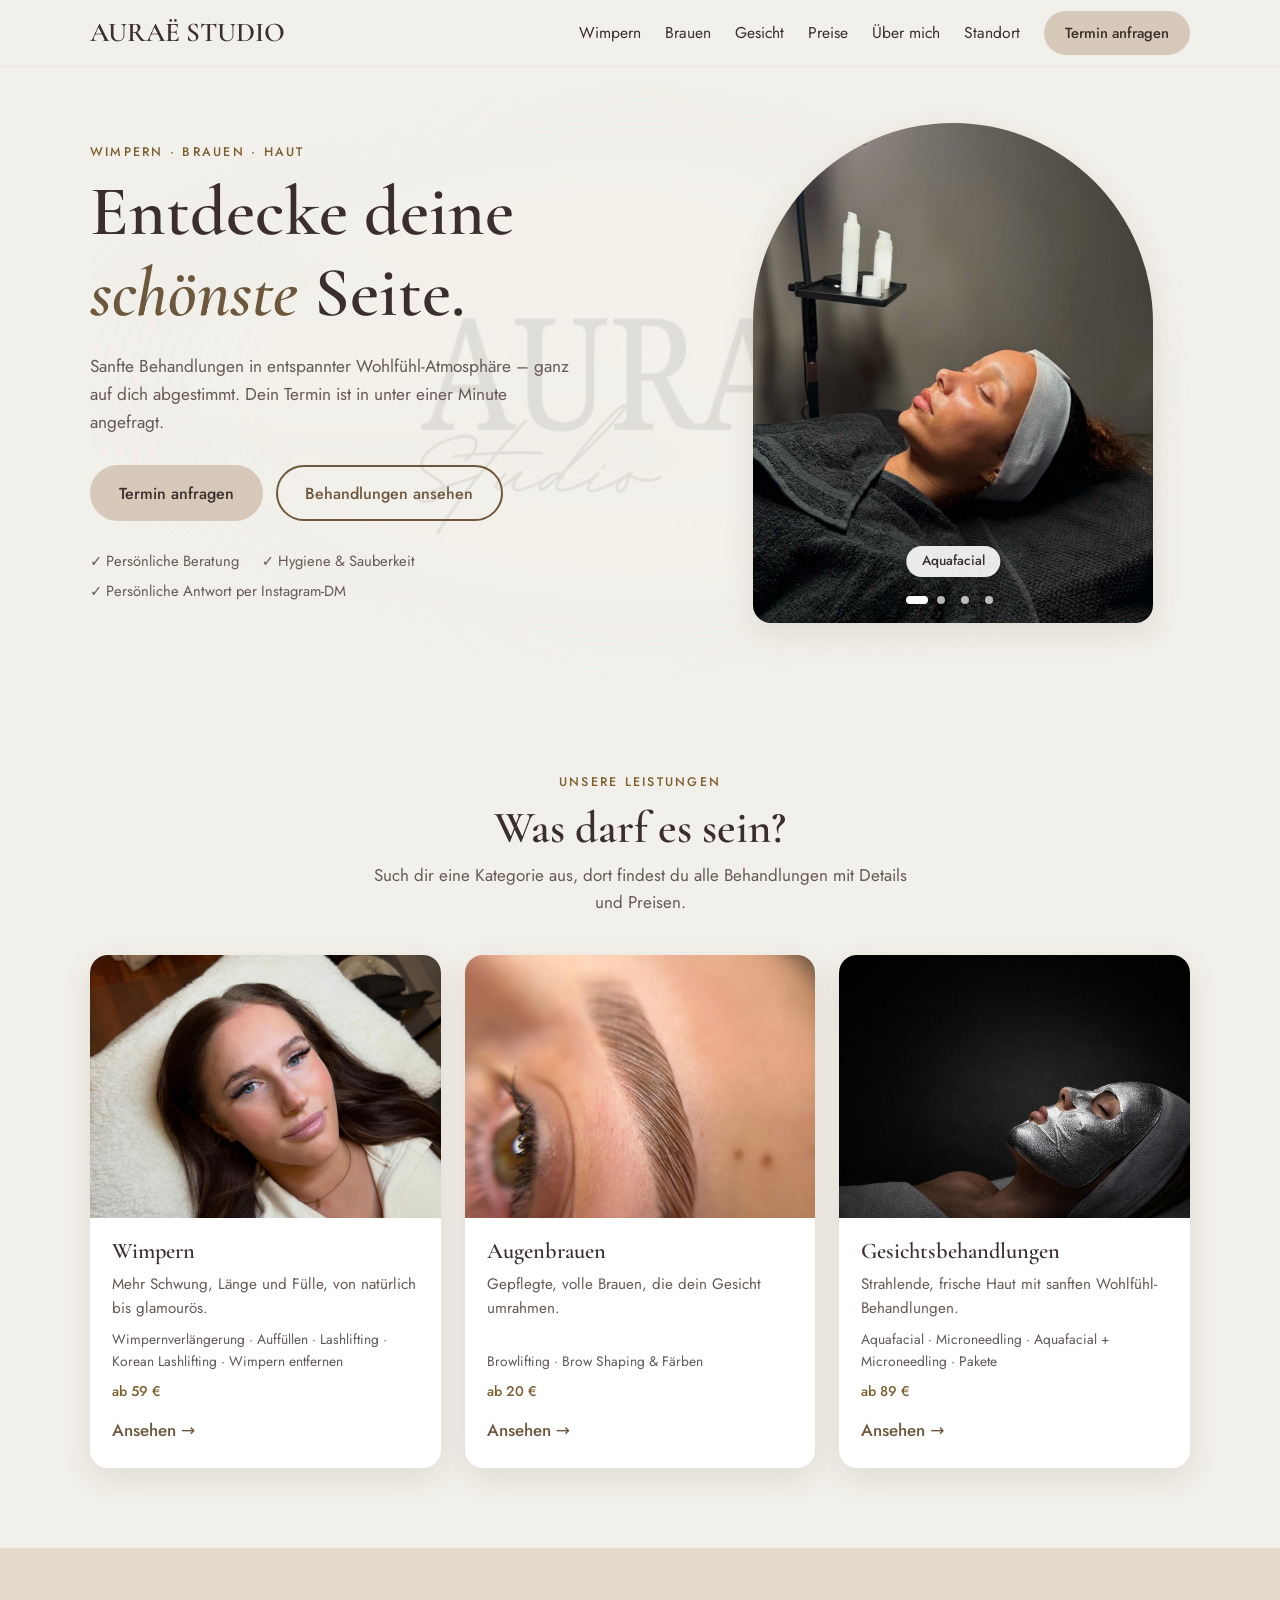
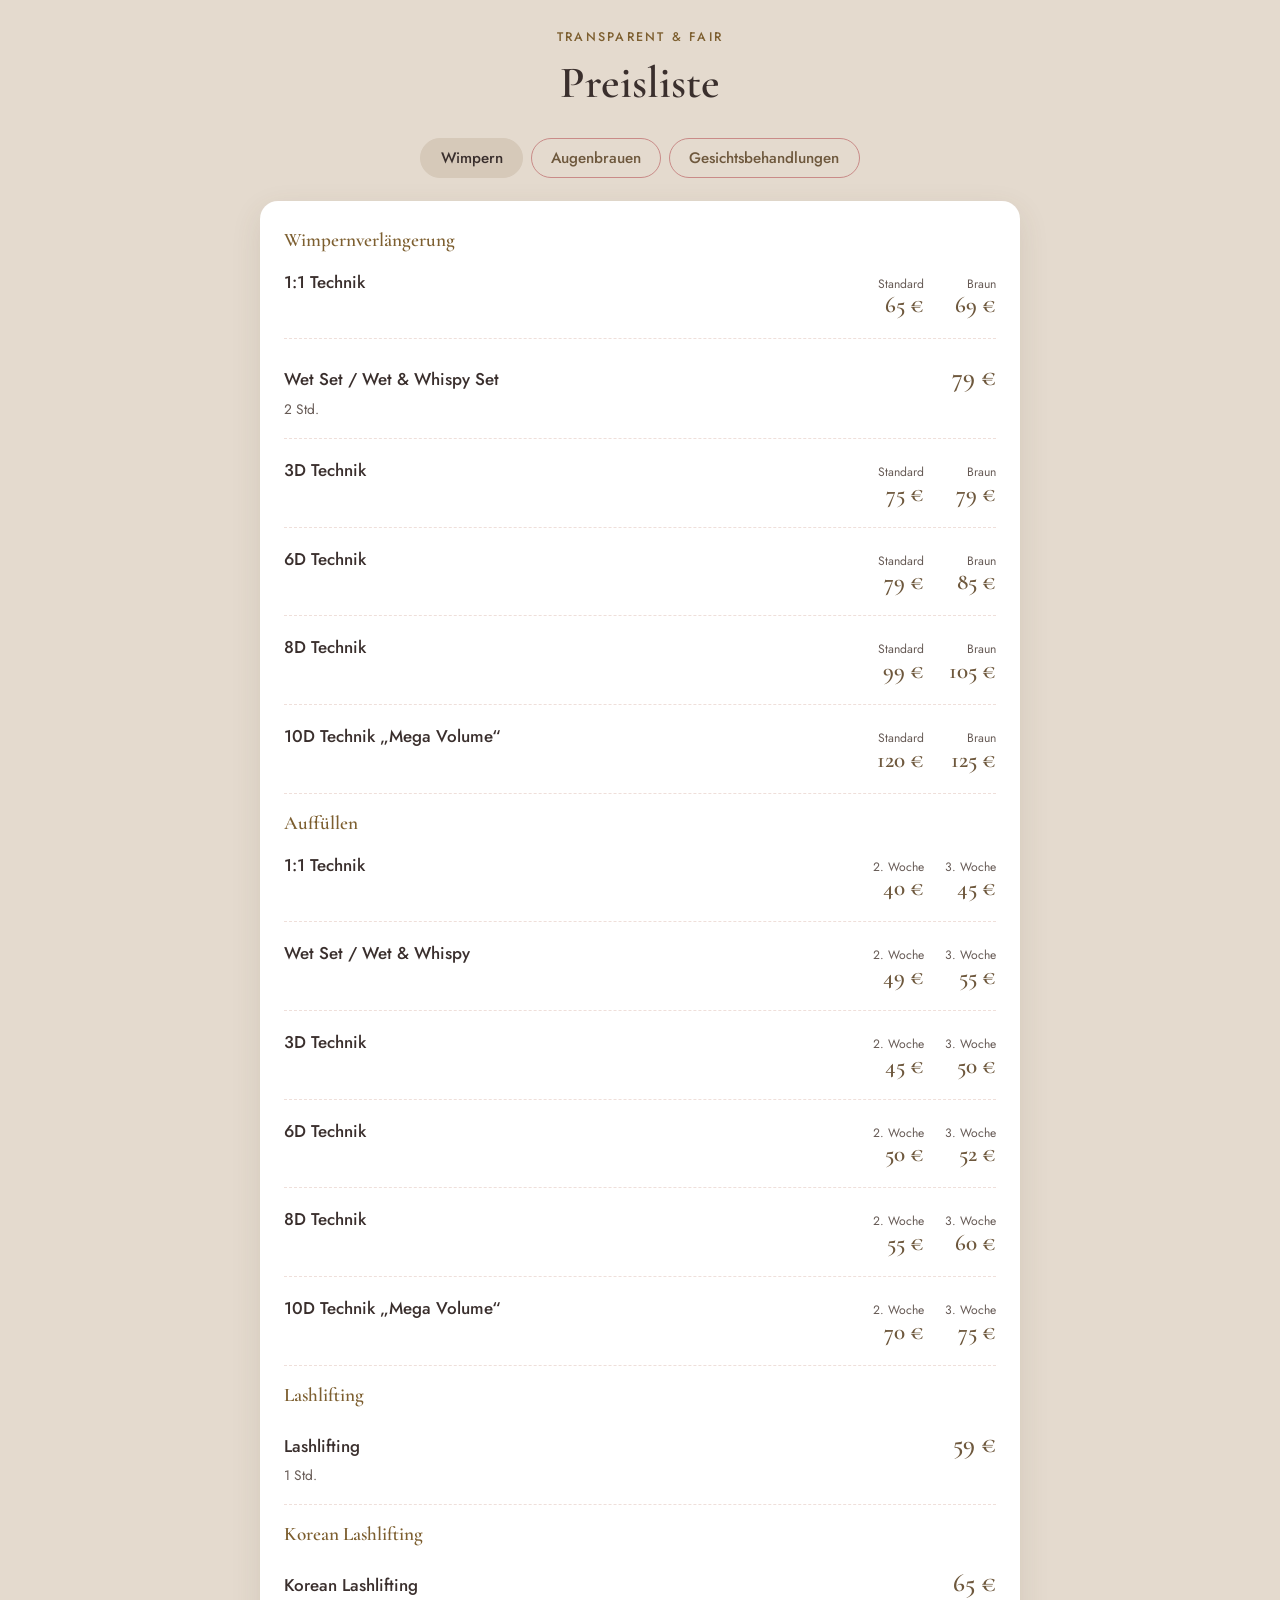
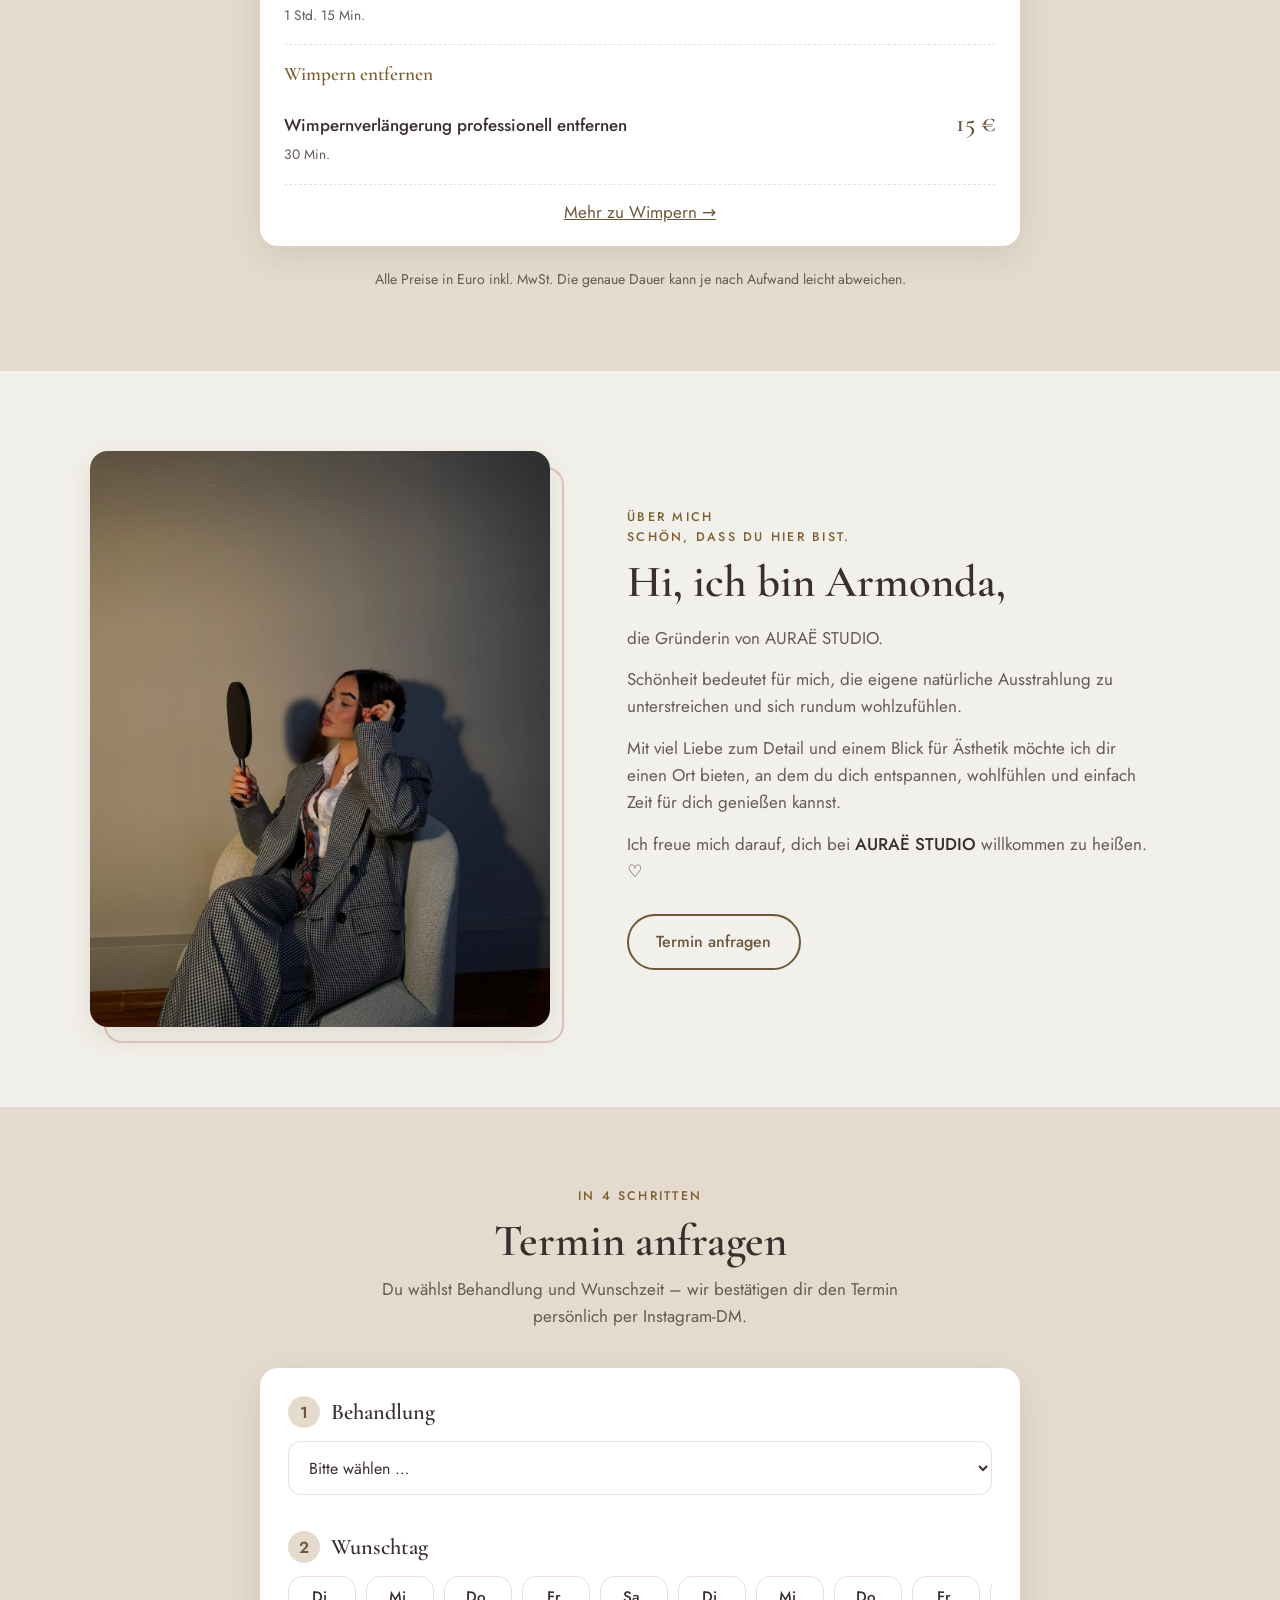
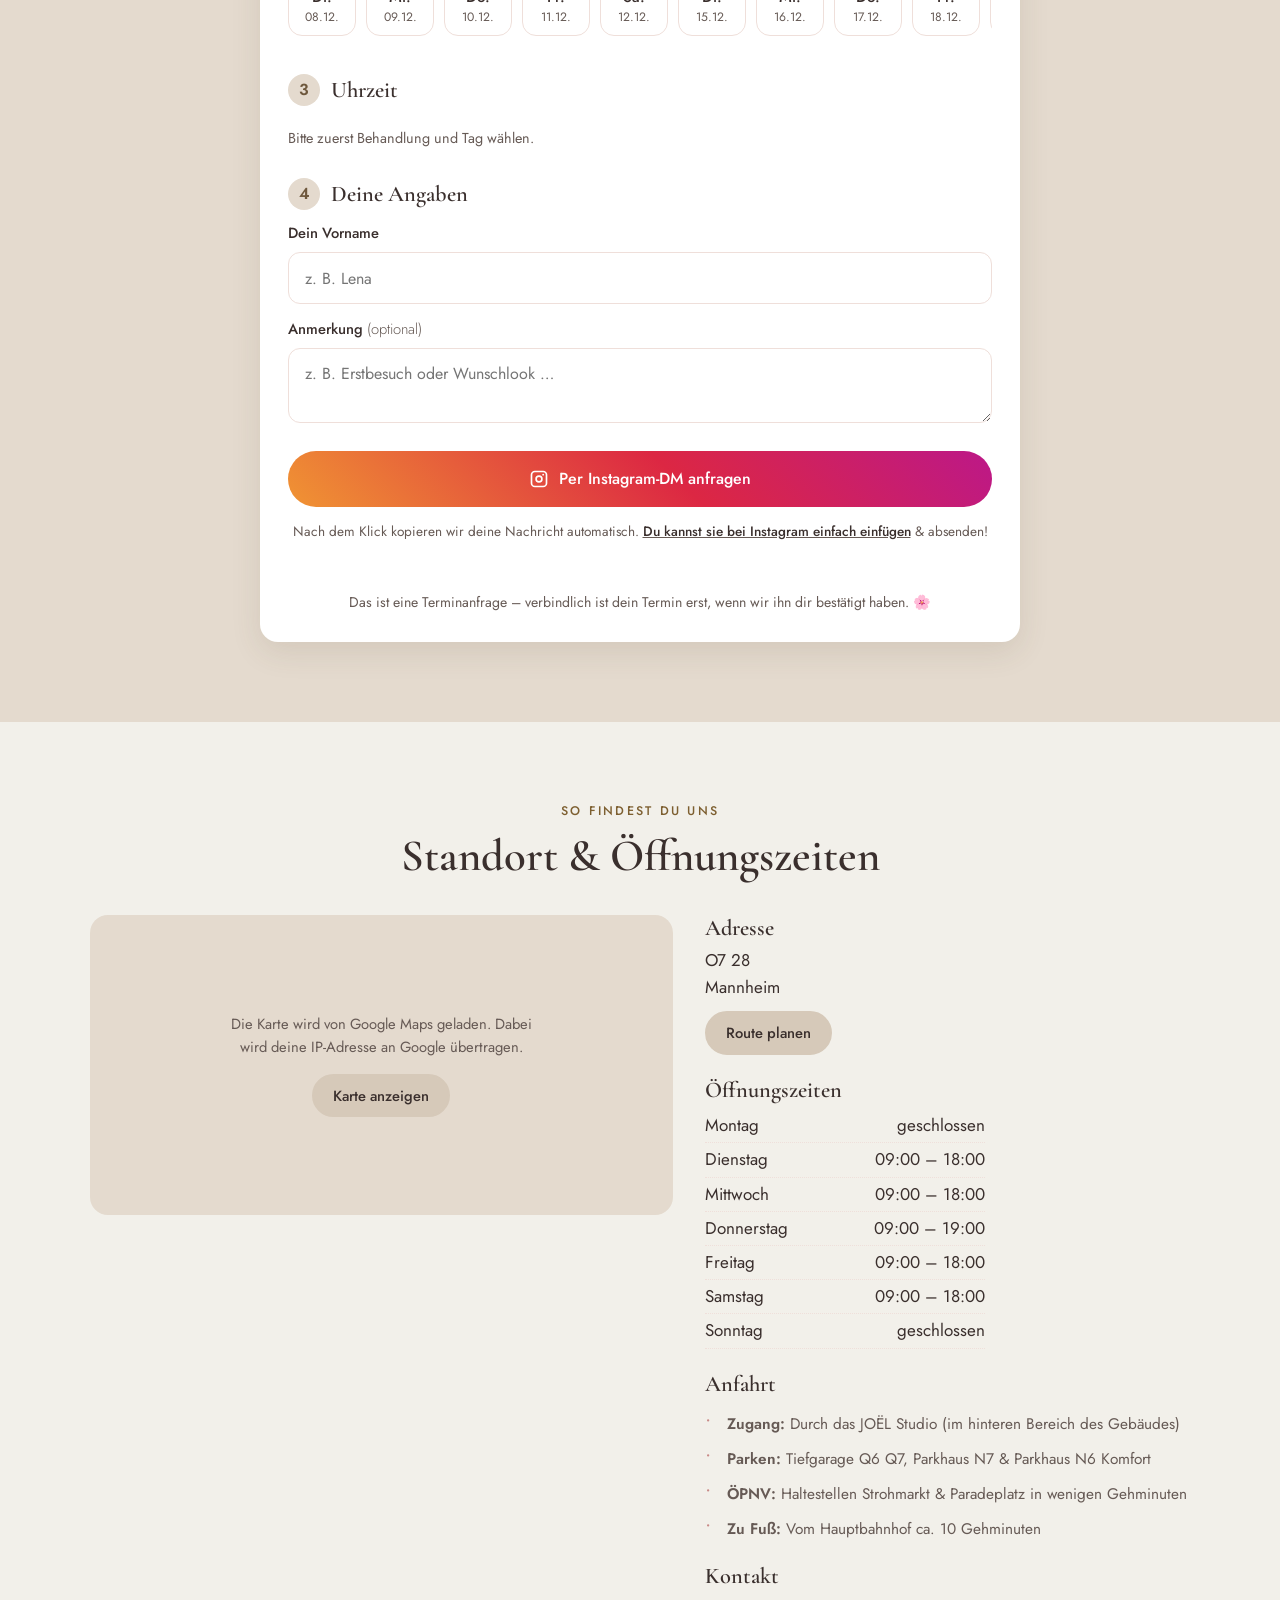
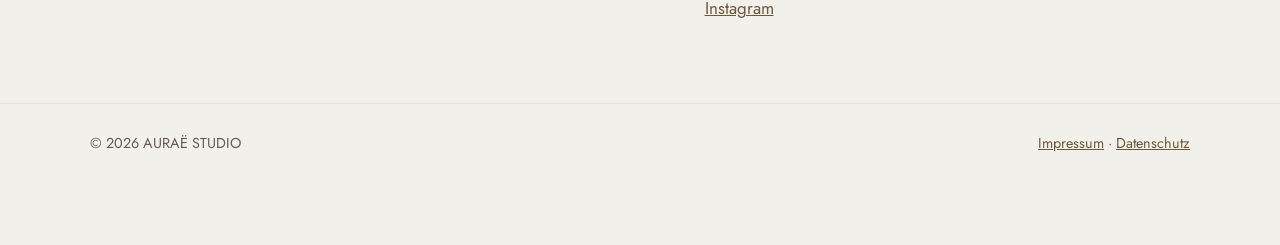
==== commit 6b8e20ae: "rechtliches korrektheit überarbeitet" ====
--- a/index.html
+++ b/index.html
@@ -121,7 +121,7 @@
                 <input type="text" id="name" placeholder="z. B. Lena" autocomplete="given-name" required />
               </label>
               <label><span>Anmerkung <span class="opt">(optional)</span></span>
-                <textarea id="note" rows="2" placeholder="z. B. Erstbesuch, Allergien, Wunschlook …"></textarea>
+                <textarea id="note" rows="2" placeholder="z. B. Erstbesuch oder Wunschlook …"></textarea>
               </label>
             </div>
           </div>
